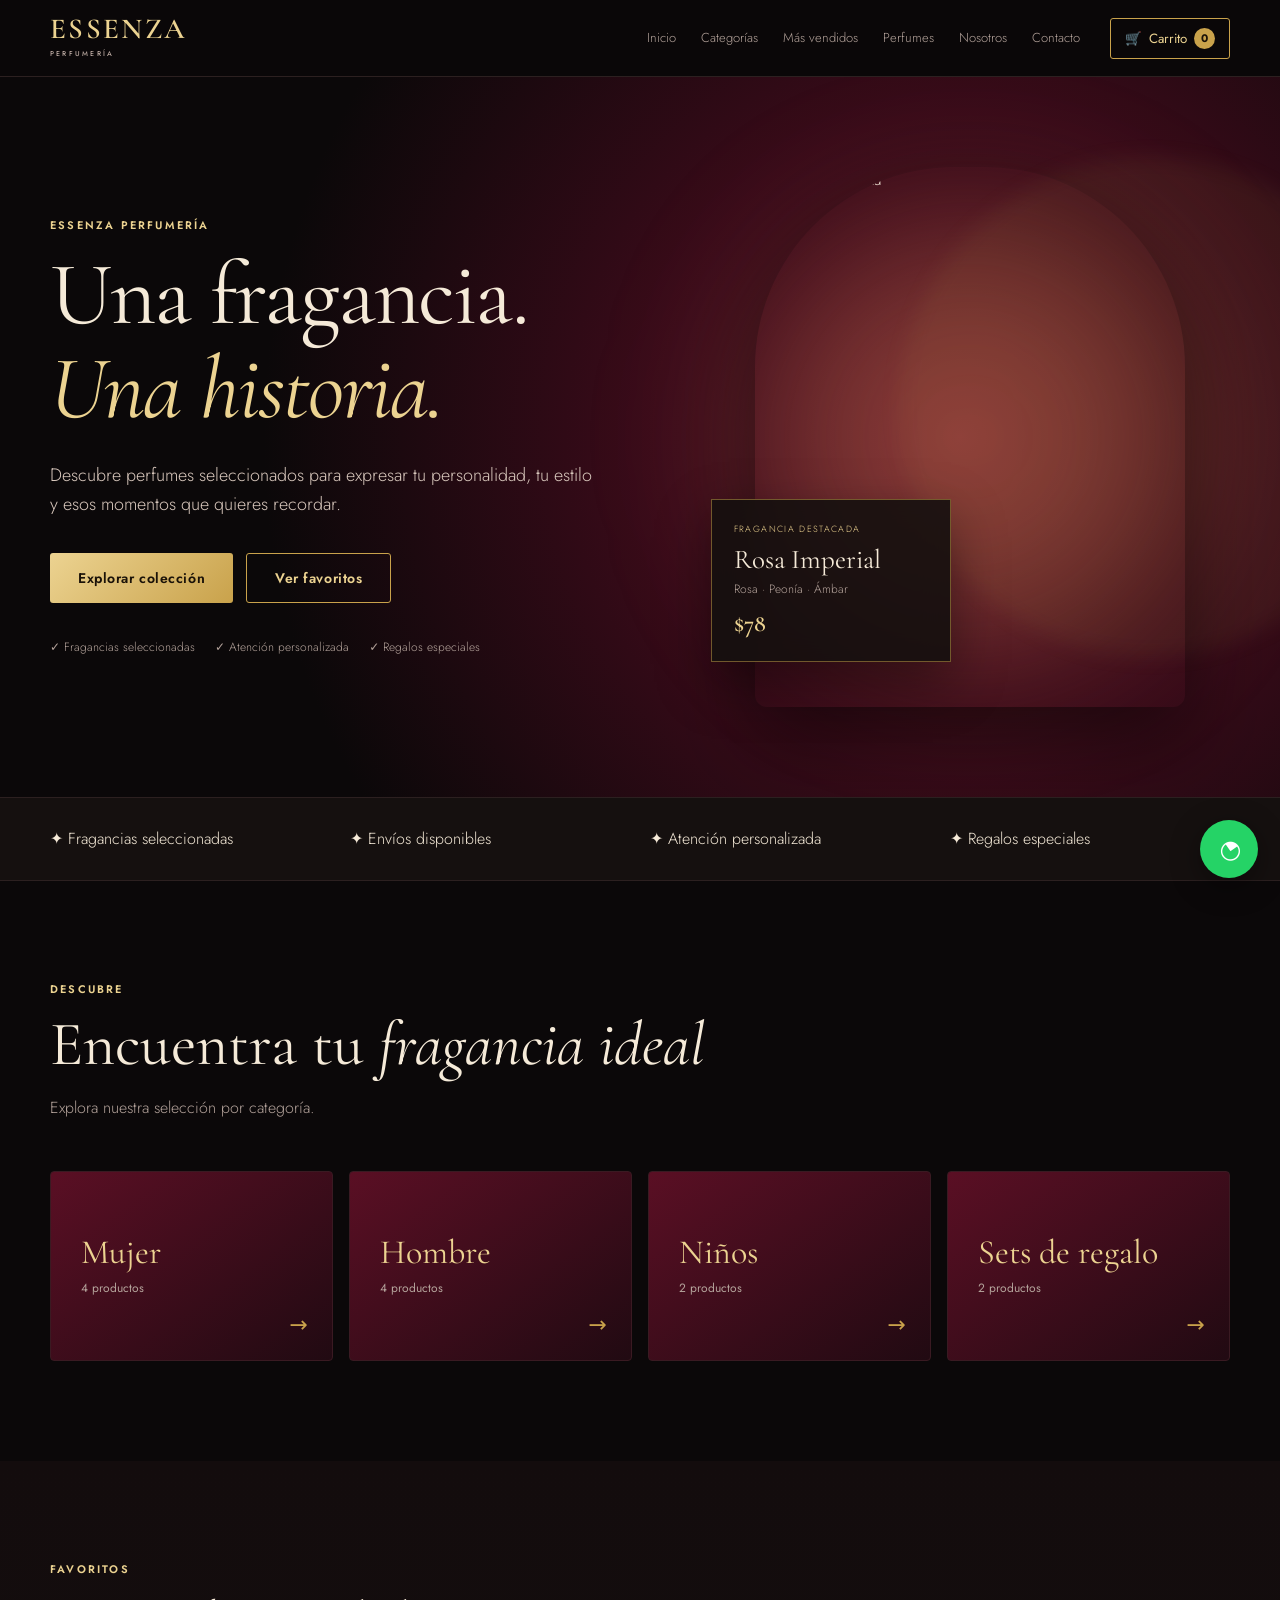
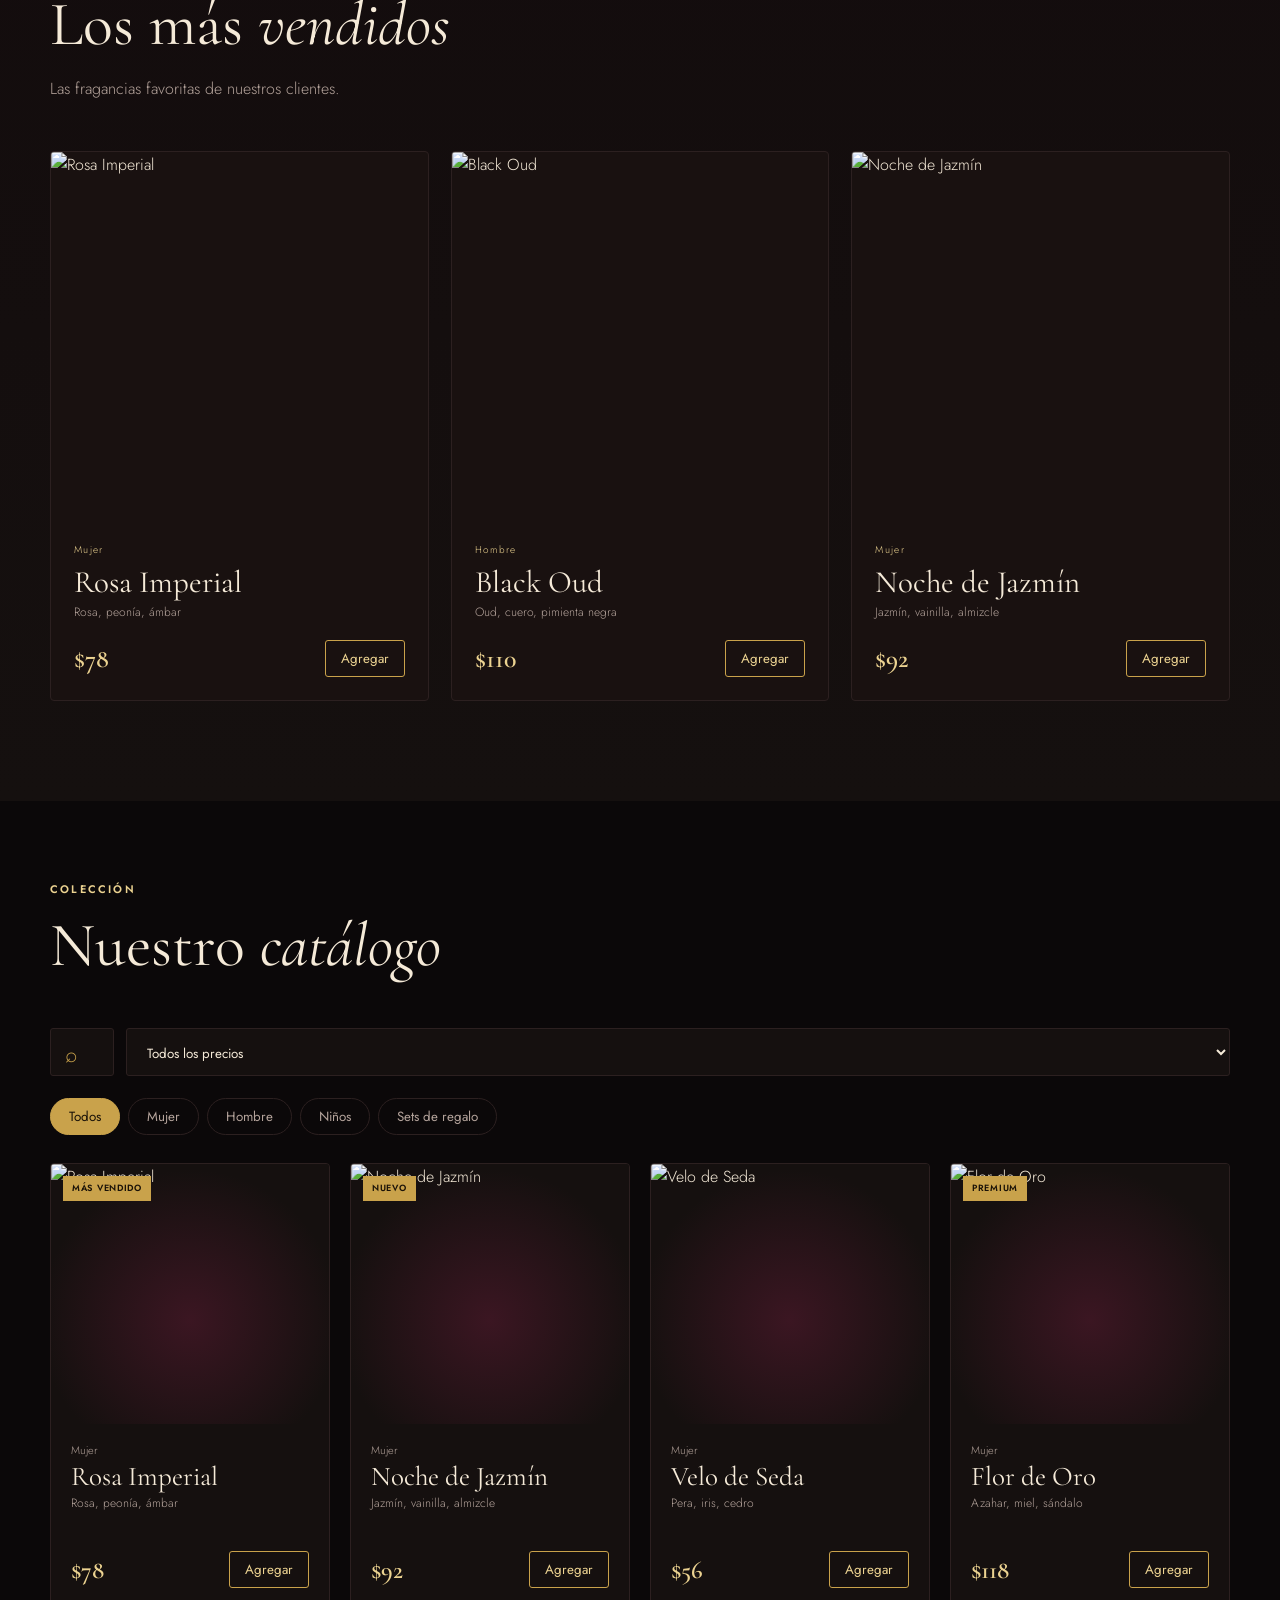
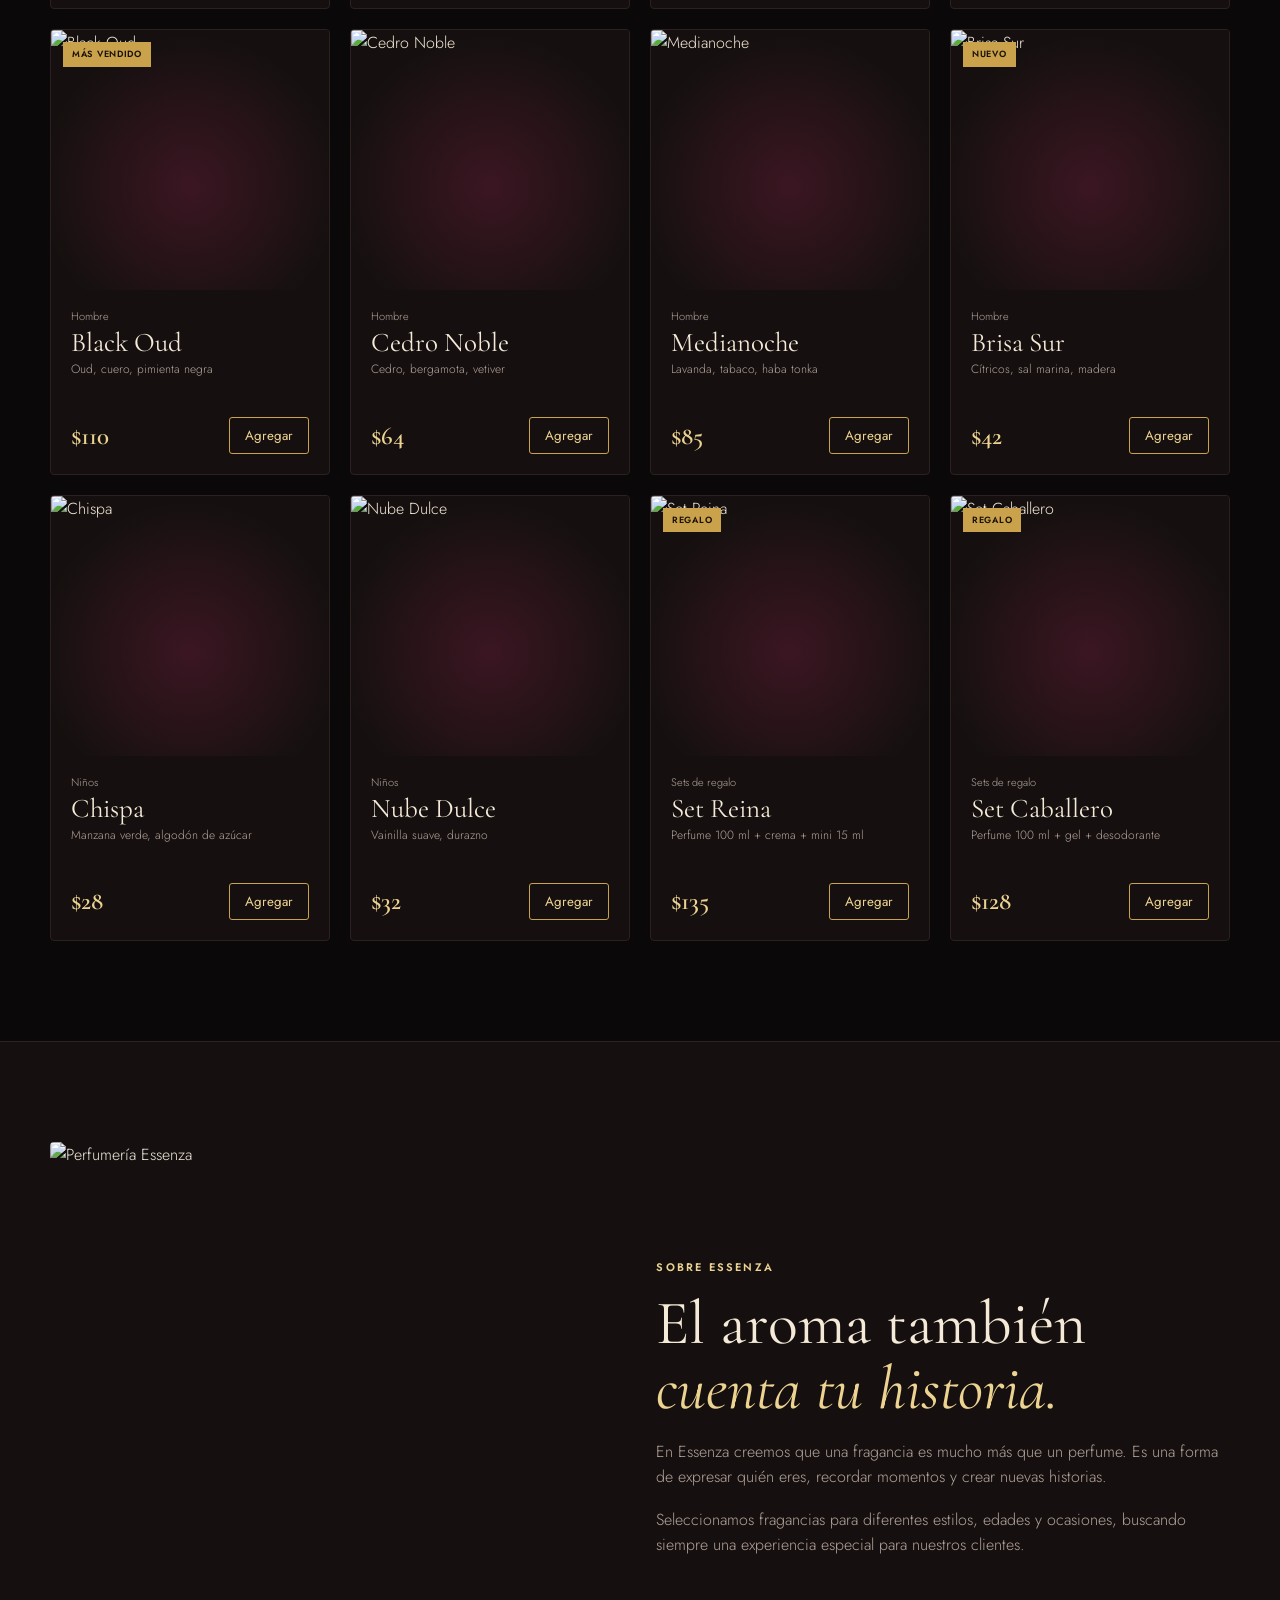
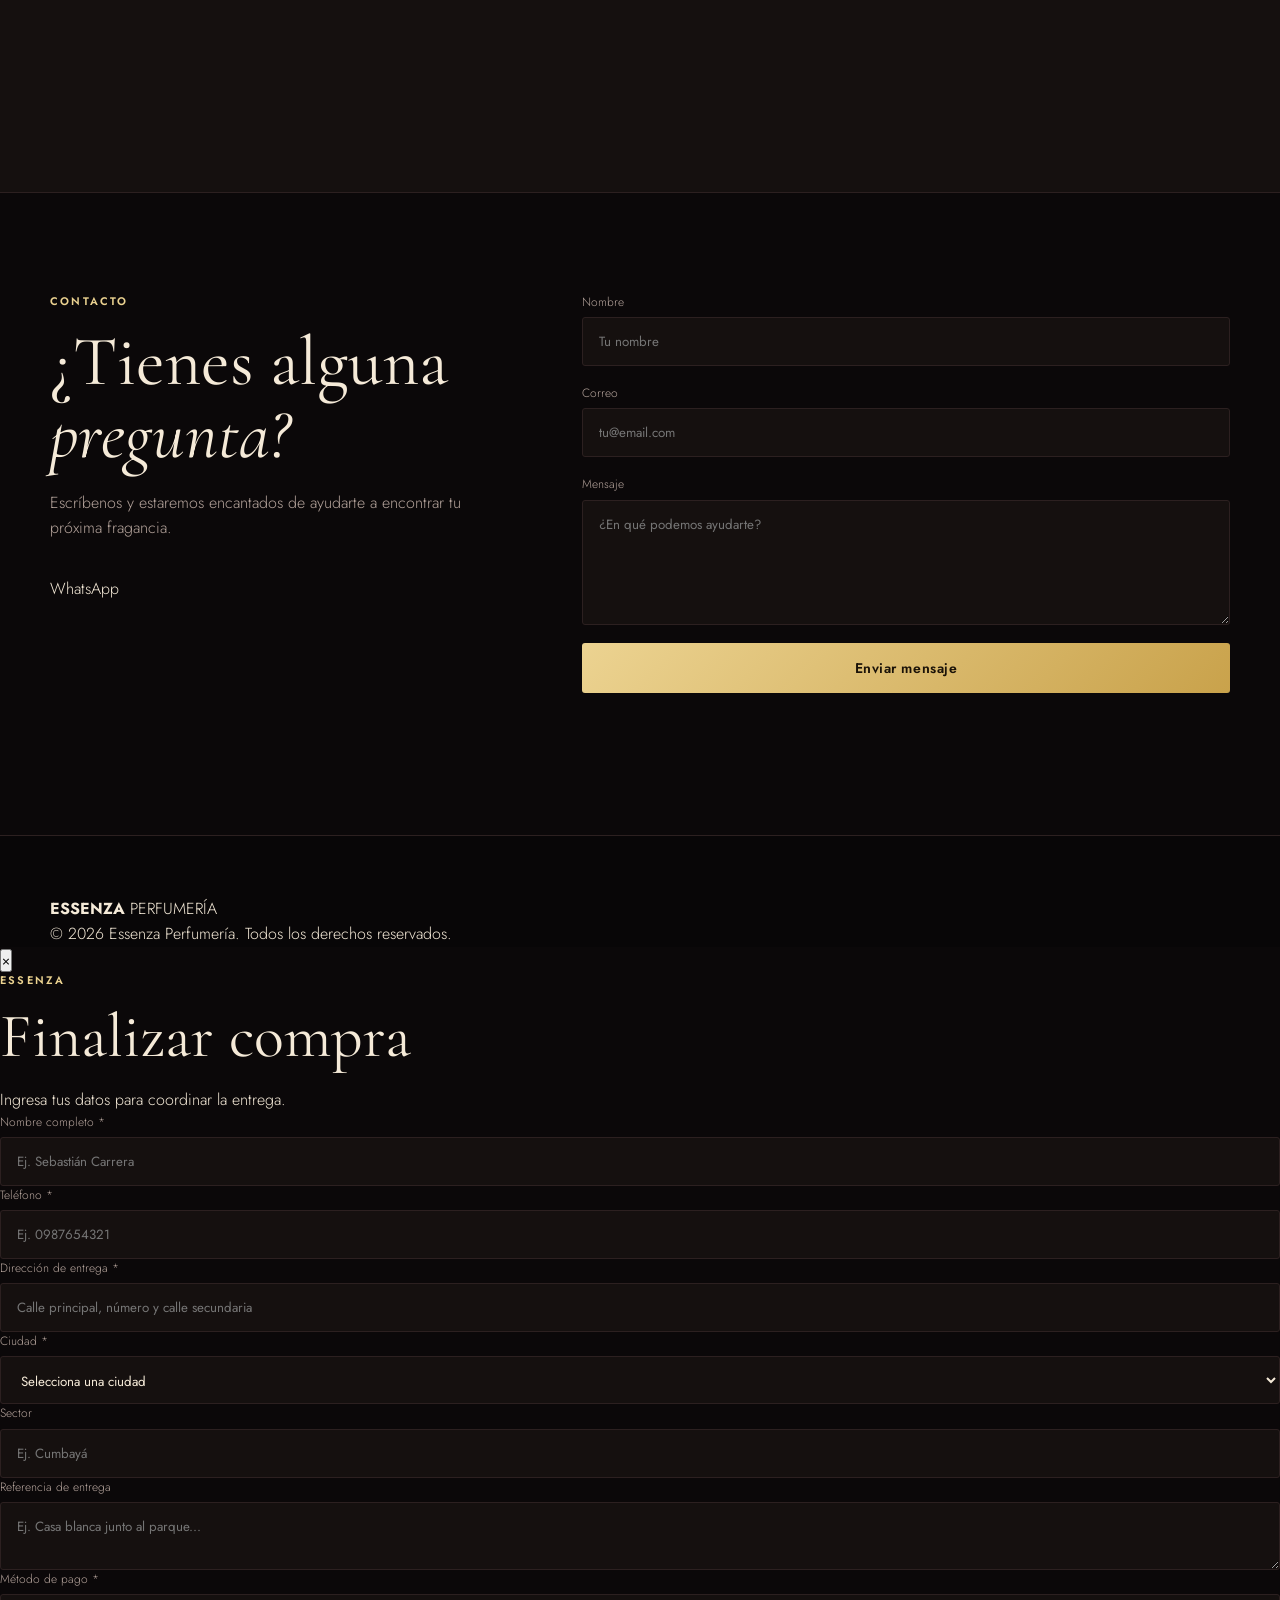
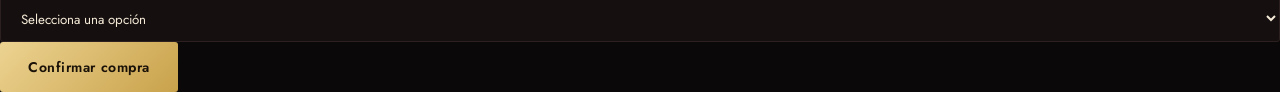
==== index.html @ 0ea19e05 "Add files via upload" ====
<!DOCTYPE html>
<html lang="es">
<head>
    <meta charset="UTF-8">
    <meta name="viewport" content="width=device-width, initial-scale=1.0">

    <meta
        name="description"
        content="Essenza Perfumería - Fragancias elegantes para mujer, hombre, niños y sets de regalo."
    >

    <title>Essenza | Perfumería</title>

    <link
        href="https://fonts.googleapis.com/css2?family=Cormorant+Garamond:ital,wght@0,400;0,600;1,400&family=Jost:wght@300;400;500;600&display=swap"
        rel="stylesheet"
    >

    <link rel="stylesheet" href="style.css">
</head>

<body>

<header class="header">
    <div class="wrap">
        <nav>
            <a class="logo" href="#inicio">
                ESSENZA
                <span>PERFUMERÍA</span>
            </a>

            <div class="nav-links">
                <a href="#inicio">Inicio</a>
                <a href="#categorias">Categorías</a>
                <a href="#destacados">Más vendidos</a>
                <a href="#catalogo">Perfumes</a>
                <a href="#nosotros">Nosotros</a>
                <a href="#contacto">Contacto</a>
            </div>

            <button
                class="cartbtn"
                id="open"
                type="button"
                aria-label="Abrir carrito"
            >
                🛒
                <span>Carrito</span>
                <b id="count">0</b>
            </button>
        </nav>
    </div>
</header>

<main>

    <!-- HERO -->
    <section class="hero" id="inicio">

        <div class="hero-overlay"></div>

        <div class="wrap hero-wrap">

            <div class="hero-content">

                <span class="eyebrow">
                    ESSENZA PERFUMERÍA
                </span>

                <h1>
                    Una fragancia.
                    <br>
                    <em>Una historia.</em>
                </h1>

                <p>
                    Descubre perfumes seleccionados para expresar
                    tu personalidad, tu estilo y esos momentos
                    que quieres recordar.
                </p>

                <div class="hero-buttons">

                    <a
                        class="btn"
                        href="#catalogo"
                    >
                        Explorar colección
                    </a>

                    <a
                        class="btn line"
                        href="#destacados"
                    >
                        Ver favoritos
                    </a>

                </div>

                <div class="hero-trust">

                    <span>✓ Fragancias seleccionadas</span>
                    <span>✓ Atención personalizada</span>
                    <span>✓ Regalos especiales</span>

                </div>

            </div>

            <div class="hero-product">

                <div class="hero-glow"></div>

                <img
                    src="https://images.unsplash.com/photo-1594035910387-fea47794261f?auto=format&fit=crop&w=800&q=85"
                    alt="Perfume Essenza"
                >

                <div class="hero-card">

                    <small>
                        FRAGANCIA DESTACADA
                    </small>

                    <strong>
                        Rosa Imperial
                    </strong>

                    <span>
                        Rosa · Peonía · Ámbar
                    </span>

                    <b>
                        $78
                    </b>

                </div>

            </div>

        </div>

    </section>


    <!-- BENEFICIOS -->
    <section class="benefits">

        <div class="wrap benefits-grid">

            <div>
                <strong>✦</strong>
                <span>Fragancias seleccionadas</span>
            </div>

            <div>
                <strong>✦</strong>
                <span>Envíos disponibles</span>
            </div>

            <div>
                <strong>✦</strong>
                <span>Atención personalizada</span>
            </div>

            <div>
                <strong>✦</strong>
                <span>Regalos especiales</span>
            </div>

        </div>

    </section>


    <!-- CATEGORÍAS -->
    <section id="categorias">

        <div class="wrap">

            <div class="section-heading">

                <span class="eyebrow">
                    DESCUBRE
                </span>

                <h2>
                    Encuentra tu
                    <em>fragancia ideal</em>
                </h2>

                <p>
                    Explora nuestra selección por categoría.
                </p>

            </div>

            <div
                class="cats"
                id="cats"
            ></div>

        </div>

    </section>


    <!-- DESTACADOS -->
    <section
        class="featured"
        id="destacados"
    >

        <div class="wrap">

            <div class="section-heading">

                <span class="eyebrow">
                    FAVORITOS
                </span>

                <h2>
                    Los más
                    <em>vendidos</em>
                </h2>

                <p>
                    Las fragancias favoritas de nuestros clientes.
                </p>

            </div>

            <div
                class="featured-grid"
                id="featuredGrid"
            ></div>

        </div>

    </section>


    <!-- CATÁLOGO -->
    <section
        id="catalogo"
        class="catalog-section"
    >

        <div class="wrap">

            <div class="section-heading">

                <span class="eyebrow">
                    COLECCIÓN
                </span>

                <h2>
                    Nuestro
                    <em>catálogo</em>
                </h2>

            </div>

            <div class="tools">

                <div class="search-box">

                    <span>⌕</span>

                    <input
                        class="search"
                        id="q"
                        type="search"
                        placeholder="Buscar rosa, vainilla, madera..."
                        aria-label="Buscar perfumes"
                    >

                </div>

                <select
                    id="price"
                    aria-label="Filtrar por precio"
                >
                    <option value="all">
                        Todos los precios
                    </option>

                    <option value="0-50">
                        Hasta $50
                    </option>

                    <option value="50-90">
                        $50 a $90
                    </option>

                    <option value="90-999">
                        Más de $90
                    </option>
                </select>

            </div>

            <div
                class="chips"
                id="chips"
            ></div>

            <div
                class="grid"
                id="grid"
            ></div>

        </div>

    </section>


    <!-- NOSOTROS -->
    <section
        class="about"
        id="nosotros"
    >

        <div class="wrap about-grid">

            <div class="about-image">

                <img
                    src="https://images.unsplash.com/photo-1541643600914-78b084683601?auto=format&fit=crop&w=900&q=85"
                    alt="Perfumería Essenza"
                    loading="lazy"
                >

            </div>

            <div class="about-content">

                <span class="eyebrow">
                    SOBRE ESSENZA
                </span>

                <h2>
                    El aroma también
                    <em>cuenta tu historia.</em>
                </h2>

                <p>
                    En Essenza creemos que una fragancia es mucho
                    más que un perfume. Es una forma de expresar
                    quién eres, recordar momentos y crear nuevas
                    historias.
                </p>

                <p>
                    Seleccionamos fragancias para diferentes estilos,
                    edades y ocasiones, buscando siempre una experiencia
                    especial para nuestros clientes.
                </p>

            </div>

        </div>

    </section>


    <!-- CONTACTO -->
    <section id="contacto">

        <div class="wrap contact-grid">

            <div class="contact-info">

                <span class="eyebrow">
                    CONTACTO
                </span>

                <h2>
                    ¿Tienes alguna
                    <em>pregunta?</em>
                </h2>

                <p>
                    Escríbenos y estaremos encantados de ayudarte
                    a encontrar tu próxima fragancia.
                </p>

                <a
                    href="https://wa.me/593983098535"
                    target="_blank"
                    rel="noopener"
                    class="contact-whatsapp"
                >
                    WhatsApp
                </a>

            </div>

            <form
                id="form"
                class="contact-form"
                novalidate
            >

                <label>
                    Nombre

                    <input
                        id="nm"
                        required
                        autocomplete="name"
                        placeholder="Tu nombre"
                    >
                </label>

                <label>
                    Correo

                    <input
                        id="em"
                        type="email"
                        required
                        autocomplete="email"
                        placeholder="tu@email.com"
                    >
                </label>

                <label>
                    Mensaje

                    <textarea
                        id="ms"
                        rows="5"
                        required
                        placeholder="¿En qué podemos ayudarte?"
                    ></textarea>
                </label>

                <button
                    class="btn"
                    type="submit"
                >
                    Enviar mensaje
                </button>

                <div
                    class="msg"
                    id="msg"
                    role="status"
                ></div>

            </form>

        </div>

    </section>

</main>


<footer>

    <div class="wrap footer-inner">

        <div>
            <strong>ESSENZA</strong>
            <span>PERFUMERÍA</span>
        </div>

        <p>
            © 2026 Essenza Perfumería. Todos los derechos reservados.
        </p>

    </div>

</footer>


<!-- WHATSAPP -->
<a
    class="wa"
    href="https://wa.me/593983098535?text=Hola%20Essenza%2C%20quiero%20informaci%C3%B3n"
    target="_blank"
    rel="noopener"
    aria-label="Escribir por WhatsApp"
>
    <span>◔</span>
</a>


<!-- OVERLAY CARRITO -->
<div
    class="drawer-overlay"
    id="drawerOverlay"
></div>


<!-- CARRITO -->
<aside
    class="drawer"
    id="drawer"
    aria-label="Carrito"
>

    <div class="drawer-header">

        <div>

            <span class="eyebrow">
                ESSENZA
            </span>

            <h3>
                Tu carrito
            </h3>

        </div>

        <button
            id="close"
            type="button"
            aria-label="Cerrar carrito"
        >
            ×
        </button>

    </div>


    <div id="items"></div>


    <div class="cart-footer">

        <div class="total">

            <span>
                Total
            </span>

            <strong id="total">
                $0
            </strong>

        </div>

        <button
            class="btn buy-link"
            id="buy"
            type="button"
        >
            Finalizar compra
        </button>

        <small>
            Completa tus datos de entrega para realizar tu pedido.
        </small>

    </div>

</aside>


<!-- MODAL CHECKOUT -->
<div
    class="checkout-overlay"
    id="checkoutOverlay"
>

    <div
        class="checkout-modal"
        role="dialog"
        aria-modal="true"
        aria-labelledby="checkoutTitle"
    >

        <button
            class="checkout-close"
            id="checkoutClose"
            type="button"
            aria-label="Cerrar formulario"
        >
            ×
        </button>

        <div class="checkout-header">

            <span class="eyebrow">
                ESSENZA
            </span>

            <h2 id="checkoutTitle">
                Finalizar compra
            </h2>

            <p>
                Ingresa tus datos para coordinar la entrega.
            </p>

        </div>


        <form
            id="checkoutForm"
            class="checkout-form"
            novalidate
        >

            <div class="form-row">

                <label>
                    Nombre completo *

                    <input
                        id="customerName"
                        type="text"
                        placeholder="Ej. Sebastián Carrera"
                        autocomplete="name"
                        required
                    >
                </label>

                <label>
                    Teléfono *

                    <input
                        id="customerPhone"
                        type="tel"
                        placeholder="Ej. 0987654321"
                        autocomplete="tel"
                        required
                    >
                </label>

            </div>


            <label>
                Dirección de entrega *

                <input
                    id="customerAddress"
                    type="text"
                    placeholder="Calle principal, número y calle secundaria"
                    autocomplete="street-address"
                    required
                >
            </label>


            <div class="form-row">

                <label>
                    Ciudad *

                    <select
                        id="customerCity"
                        required
                    >
                        <option value="">
                            Selecciona una ciudad
                        </option>

                        <option value="Quito">
                            Quito
                        </option>

                        <option value="Guayaquil">
                            Guayaquil
                        </option>

                        <option value="Cuenca">
                            Cuenca
                        </option>

                        <option value="Ambato">
                            Ambato
                        </option>

                        <option value="Riobamba">
                            Riobamba
                        </option>

                        <option value="Santo Domingo">
                            Santo Domingo
                        </option>

                        <option value="Ibarra">
                            Ibarra
                        </option>

                        <option value="Otra ciudad">
                            Otra ciudad
                        </option>

                    </select>
                </label>


                <label>
                    Sector

                    <input
                        id="customerSector"
                        type="text"
                        placeholder="Ej. Cumbayá"
                    >
                </label>

            </div>


            <label>
                Referencia de entrega

                <textarea
                    id="customerReference"
                    rows="2"
                    placeholder="Ej. Casa blanca junto al parque..."
                ></textarea>
            </label>


            <label>
                Método de pago *

                <select
                    id="paymentMethod"
                    required
                >
                    <option value="">
                        Selecciona una opción
                    </option>

                    <option value="Transferencia bancaria">
                        Transferencia bancaria
                    </option>

                    <option value="Pago contra entrega">
                        Pago contra entrega
                    </option>

                </select>
            </label>


            <div
                class="checkout-summary"
                id="checkoutSummary"
            ></div>


            <div
                class="checkout-error"
                id="checkoutError"
            ></div>


            <button
                class="btn checkout-submit"
                type="submit"
            >
                Confirmar compra
            </button>

        </form>

    </div>

</div>


<!-- MODAL ÉXITO -->
<div
    class="success-overlay"
    id="successOverlay"
>

    <div class="success-modal">

        <div class="success-icon">
            ✓
        </div>

        <span class="eyebrow">
            ESSENZA PERFUMERÍA
        </span>

        <h2>
            ¡Compra realizada con éxito!
        </h2>

        <p>
            Gracias por tu compra. Hemos recibido tu pedido
            correctamente.
        </p>

        <p class="success-small">
            Ahora puedes enviarnos los detalles por WhatsApp
            para coordinar tu entrega.
        </p>

        <div class="success-actions">

            <a
                id="successWhatsapp"
                class="btn"
                href="#"
                target="_blank"
                rel="noopener"
            >
                Enviar pedido por WhatsApp
            </a>

            <button
                id="successClose"
                class="btn line"
                type="button"
            >
                Seguir comprando
            </button>

        </div>

    </div>

</div>


<script src="script.js"></script>

</body>
</html>
---- style.css ----
/* ================= VARIABLES ================= */

:root {

    --ink: #0b0809;
    --panel: #15100f;
    --panel2: #1c1413;

    --wine: #5a0f24;
    --wine2: #7d1735;

    --gold: #c9a24b;
    --gold-light: #ecd391;

    --cream: #f5ead8;
    --white: #fffaf2;

    --mute: #b4a39b;
    --line: #2c2020;

    --serif: 'Cormorant Garamond', Georgia, serif;
    --sans: 'Jost', system-ui, sans-serif;

}


/* ================= RESET ================= */

* {
    box-sizing: border-box;
    margin: 0;
    padding: 0;
}


html {
    scroll-behavior: smooth;
}


body {

    background: var(--ink);

    color: var(--cream);

    font:
        300 16px/1.6
        var(--sans);

    overflow-x: hidden;

}


img {

    max-width: 100%;

    display: block;

}


a {

    color: inherit;

    text-decoration: none;

}


button,
input,
textarea,
select {

    font-family: inherit;

}


button {

    cursor: pointer;

}


:focus-visible {

    outline:
        2px solid
        var(--gold-light);

    outline-offset: 3px;

}


.wrap {

    width:
        min(
            1180px,
            calc(100% - 48px)
        );

    margin-inline: auto;

}


section {

    padding: 100px 0;

}


/* ================= TIPOGRAFÍA ================= */

h1,
h2,
h3,
h4 {

    font-family: var(--serif);

    font-weight: 400;

    line-height: 1.05;

}


h2 {

    font-size:
        clamp(42px, 5vw, 62px);

    margin-bottom: 18px;

}


.eyebrow {

    display: block;

    color: var(--gold-light);

    font-size: 11px;

    font-weight: 600;

    letter-spacing: .2em;

    margin-bottom: 14px;

}


.section-heading {

    margin-bottom: 50px;

}


.section-heading p {

    max-width: 580px;

    color: var(--mute);

}


.section-heading.center {

    text-align: center;

}


.section-heading.center p {

    margin-inline: auto;

}


/* ================= BOTONES ================= */

.btn {

    display: inline-flex;

    justify-content: center;

    align-items: center;

    min-height: 50px;

    padding:
        13px 28px;

    background:
        linear-gradient(
            135deg,
            var(--gold-light),
            var(--gold)
        );

    border: 0;

    color: #1a1208;

    font-size: 14px;

    font-weight: 600;

    letter-spacing: .04em;

    border-radius: 3px;

    transition:
        transform .2s,
        filter .2s,
        box-shadow .2s;

}


.btn:hover {

    transform:
        translateY(-2px);

    filter:
        brightness(1.08);

    box-shadow:
        0 10px 25px
        rgba(201,162,75,.18);

}


.btn.line {

    background: transparent;

    border:
        1px solid
        var(--gold);

    color: var(--gold-light);

    box-shadow: none;

}


/* ================= HEADER ================= */

.header {

    position: sticky;

    top: 0;

    z-index: 100;

    background:
        rgba(11,8,9,.94);

    backdrop-filter:
        blur(14px);

    border-bottom:
        1px solid
        var(--line);

}


nav {

    min-height: 76px;

    display: flex;

    align-items: center;

    gap: 30px;

}


.logo {

    display: flex;

    flex-direction: column;

    font:
        600 29px
        var(--serif);

    letter-spacing: .08em;

    color: var(--gold-light);

    line-height: .85;

}


.logo span {

    font:
        500 7px
        var(--sans);

    letter-spacing: .32em;

    margin-top: 7px;

    color: var(--mute);

}


.nav-links {

    display: flex;

    align-items: center;

    gap: 25px;

    margin-left: auto;

}


.nav-links a {

    color: var(--mute);

    font-size: 13px;

    transition:
        color .2s;

}


.nav-links a:hover {

    color:
        var(--gold-light);

}


.cartbtn {

    display: flex;

    align-items: center;

    gap: 7px;

    background: transparent;

    border:
        1px solid
        var(--gold);

    color:
        var(--gold-light);

    padding:
        9px 14px;

    border-radius: 3px;

}


.cartbtn b {

    display: grid;

    place-items: center;

    min-width: 21px;

    height: 21px;

    padding-inline: 5px;

    background:
        var(--gold);

    color:
        #1a1208;

    border-radius: 50%;

    font-size: 11px;

}


/* ================= HERO ================= */

.hero {

    position: relative;

    overflow: hidden;

    min-height: 720px;

    padding: 0;

    background:

        radial-gradient(
            circle at 75% 50%,
            #761633 0%,
            #410b1c 25%,
            var(--ink) 68%
        );

}


.hero::before {

    content: "";

    position: absolute;

    width: 500px;
    height: 500px;

    border-radius: 50%;

    background:
        rgba(201,162,75,.07);

    filter:
        blur(10px);

    right: -120px;

    top: 80px;

}


.hero-wrap {

    position: relative;

    z-index: 2;

    min-height: 720px;

    display: grid;

    grid-template-columns:
        1fr .85fr;

    align-items: center;

    gap: 50px;

}


.hero-content {

    padding-block: 70px;

}


.hero h1 {

    font-size:
        clamp(55px, 7vw, 90px);

    margin-bottom: 25px;

    letter-spacing: -.02em;

}


.hero h1 em {

    color:
        var(--gold-light);

    font-style: italic;

}


.hero-content > p {

    max-width: 550px;

    color:
        #d9c8bd;

    font-size: 18px;

    margin-bottom: 34px;

}


.hero-buttons {

    display: flex;

    flex-wrap: wrap;

    gap: 13px;

}


.hero-trust {

    display: flex;

    flex-wrap: wrap;

    gap: 20px;

    margin-top: 35px;

    color:
        var(--mute);

    font-size: 12px;

}


.hero-product {

    position: relative;

    display: flex;

    justify-content: center;

    align-items: center;

}


.hero-product img {

    position: relative;

    z-index: 2;

    width:
        min(
            430px,
            80vw
        );

    height: 540px;

    object-fit: cover;

    border-radius:
        200px 200px 12px 12px;

    box-shadow:
        0 30px 80px
        rgba(0,0,0,.55);

    filter:
        saturate(.85)
        contrast(1.03);

}


.hero-glow {

    position: absolute;

    width: 430px;
    height: 430px;

    border-radius: 50%;

    background:
        rgba(201,162,75,.25);

    filter:
        blur(80px);

}


.hero-card {

    position: absolute;

    z-index: 4;

    left: 0;

    bottom: 45px;

    width: 240px;

    padding: 22px;

    background:
        rgba(21,16,15,.9);

    backdrop-filter:
        blur(15px);

    border:
        1px solid
        rgba(201,162,75,.5);

    box-shadow:
        0 20px 50px
        rgba(0,0,0,.4);

}


.hero-card small {

    display: block;

    color:
        var(--gold-light);

    font-size: 9px;

    letter-spacing: .15em;

    margin-bottom: 7px;

}


.hero-card strong {

    display: block;

    font:
        400 27px
        var(--serif);

}


.hero-card span {

    display: block;

    color:
        var(--mute);

    font-size: 12px;

    margin:
        4px 0 10px;

}


.hero-card b {

    color:
        var(--gold-light);

    font:
        600 24px
        var(--serif);

}


/* ================= BENEFICIOS ================= */

.benefits {

    padding:
        28px 0;

    background:
        var(--panel);

    border-block:
        1px solid
        var(--line);

}


.benefits-grid {

    display: grid;

    grid-template-columns:
        repeat(4,1fr);

    gap: 20px;

}


.benefit {

    display: flex;

    align-items: center;

    gap: 13px;

    padding: 12px;

}


.benefit-icon {

    width: 44px;
    height: 44px;

    display: grid;

    place-items: center;

    flex-shrink: 0;

    border:
        1px solid
        rgba(201,162,75,.35);

    border-radius: 50%;

    font-size: 18px;

}


.benefit strong {

    display: block;

    font-size: 13px;

}


.benefit span {

    display: block;

    color:
        var(--mute);

    font-size: 11px;

}


/* ================= CATEGORÍAS ================= */

.cats {

    display: grid;

    grid-template-columns:
        repeat(4,1fr);

    gap: 16px;

}


.cat {

    position: relative;

    overflow: hidden;

    min-height: 190px;

    padding: 30px;

    text-align: left;

    color:
        var(--cream);

    background:
        linear-gradient(
            145deg,
            var(--wine),
            #210a12
        );

    border:
        1px solid
        #3a1a22;

    border-radius: 4px;

    transition:
        transform .25s,
        border-color .25s;

}


.cat::after {

    content: "→";

    position: absolute;

    right: 24px;

    bottom: 20px;

    color:
        var(--gold);

    font-size: 22px;

    transition:
        transform .25s;

}


.cat:hover {

    transform:
        translateY(-6px);

    border-color:
        var(--gold);

}


.cat:hover::after {

    transform:
        translateX(6px);

}


.cat h3 {

    font-size: 34px;

    color:
        var(--gold-light);

    margin-bottom: 7px;

}


.cat span {

    color:
        var(--mute);

    font-size: 12px;

}


/* ================= DESTACADOS ================= */

.featured {

    background:
        linear-gradient(
            180deg,
            #130c0d,
            var(--panel)
        );

}


.featured-grid {

    display: grid;

    grid-template-columns:
        repeat(3,1fr);

    gap: 22px;

}


.featured-card {

    position: relative;

    overflow: hidden;

    background:
        #191110;

    border:
        1px solid
        var(--line);

    border-radius: 4px;

}


.featured-card .product-image {

    height: 360px;

    overflow: hidden;

}


.featured-card img {

    width: 100%;

    height: 100%;

    object-fit: cover;

    transition:
        transform .5s;

}


.featured-card:hover img {

    transform:
        scale(1.05);

}


.featured-info {

    padding: 23px;

}


.product-category {

    color:
        var(--gold-light);

    font-size: 10px;

    letter-spacing: .13em;

}


.featured-info h3 {

    font-size: 31px;

    margin:
        5px 0;

}


.featured-info p {

    color:
        var(--mute);

    font-size: 12px;

}


.featured-bottom {

    display: flex;

    align-items: center;

    justify-content: space-between;

    margin-top: 18px;

}


.featured-price {

    color:
        var(--gold-light);

    font:
        600 26px
        var(--serif);

}


.featured-add {

    border:
        1px solid
        var(--gold);

    background:
        transparent;

    color:
        var(--gold-light);

    padding:
        8px 15px;

    border-radius: 3px;

}


.featured-add:hover {

    background:
        var(--gold);

    color:
        #1a1208;

}


/* ================= CATÁLOGO ================= */

.catalog-section {

    padding-top: 80px;

}


.tools {

    display: flex;

    align-items: center;

    gap: 12px;

    margin-bottom: 22px;

}


.search-box {

    position: relative;

    flex: 1;

}


.search-box > span {

    position: absolute;

    left: 15px;

    top: 11px;

    color:
        var(--gold);

    font-size: 21px;

}


.search {

    width: 100%;

    height: 48px;

    padding:
        0 18px 0 44px;

    background:
        var(--panel);

    border:
        1px solid
        var(--line);

    color:
        var(--cream);

    border-radius: 3px;

    outline: none;

}


.search:focus {

    border-color:
        var(--gold);

}


select {

    height: 48px;

    padding:
        0 15px;

    background:
        var(--panel);

    color:
        var(--cream);

    border:
        1px solid
        var(--line);

    border-radius: 3px;

}


.chips {

    display: flex;

    flex-wrap: wrap;

    gap: 8px;

    margin-bottom: 28px;

}


.chip {

    background:
        transparent;

    border:
        1px solid
        var(--line);

    color:
        var(--mute);

    padding:
        8px 18px;

    border-radius: 30px;

    transition:
        .2s;

}


.chip:hover,
.chip.on {

    background:
        var(--gold);

    color:
        #1a1208;

    border-color:
        var(--gold);

}


.grid {

    display: grid;

    grid-template-columns:
        repeat(
            auto-fill,
            minmax(245px,1fr)
        );

    gap: 20px;

}


.card {

    position: relative;

    display: flex;

    flex-direction: column;

    background:
        var(--panel);

    border:
        1px solid
        var(--line);

    border-radius: 4px;

    overflow: hidden;

    transition:
        transform .25s,
        border-color .25s;

}


.card:hover {

    transform:
        translateY(-5px);

    border-color:
        #5b4034;

}


.card .img {

    position: relative;

    height: 260px;

    background:
        radial-gradient(
            circle at 50% 60%,
            #3b1622,
            var(--panel) 72%
        );

    overflow: hidden;

}


.card .img img {

    width: 100%;

    height: 100%;

    object-fit: cover;

}


.product-photo {

    width: 100%;

    height: 100%;

    object-fit: cover;

}


.card .in {

    padding:
        18px 20px 20px;

    display: flex;

    flex-direction: column;

    flex: 1;

}


.card small {

    color:
        var(--mute);

    font-size: 11px;

}


.card h3 {

    font-size: 27px;

    margin:
        3px 0;

}


.card .notes {

    min-height: 42px;

    color:
        var(--mute);

    font-size: 12px;

}


.card .row {

    display: flex;

    align-items: center;

    justify-content: space-between;

    gap: 10px;

    margin-top: auto;

    padding-top: 15px;

}


.price {

    color:
        var(--gold-light);

    font:
        600 25px
        var(--serif);

}


.add {

    background:
        transparent;

    border:
        1px solid
        var(--gold);

    color:
        var(--gold-light);

    padding:
        8px 15px;

    border-radius: 3px;

    transition:
        .2s;

}


.add:hover {

    background:
        var(--gold);

    color:
        #1a1208;

}


.product-tag {

    position: absolute;

    z-index: 3;

    left: 12px;

    top: 12px;

    padding:
        5px 9px;

    background:
        var(--gold);

    color:
        #1a1208;

    font-size: 9px;

    font-weight: 600;

    letter-spacing: .08em;

}


.empty {

    grid-column: 1 / -1;

    padding: 60px;

    text-align: center;

    color:
        var(--mute);

}


/* ================= NOSOTROS ================= */

.about {

    background:
        var(--panel);

    border-block:
        1px solid
        var(--line);

}


.about-grid {

    display: grid;

    grid-template-columns:
        .9fr 1fr;

    gap: 90px;

    align-items: center;

}


.about-image {

    position: relative;

}


.about-image img {

    width: 100%;

    height: 550px;

    object-fit: cover;

    border-radius:
        4px 80px 4px 80px;

    filter:
        saturate(.8);

}


.about-badge {

    position: absolute;

    right: -25px;

    bottom: 35px;

    width: 130px;

    height: 130px;

    display: flex;

    flex-direction: column;

    justify-content: center;

    align-items: center;

    background:
        var(--gold);

    color:
        #1a1208;

    border-radius: 50%;

}


.about-badge strong {

    font:
        600 20px
        var(--serif);

}


.about-badge span {

    font-size: 9px;

}


.about-content h2 em {

    display: block;

    color:
        var(--gold-light);

}


.about-content > p {

    max-width: 570px;

    color:
        var(--mute);

    margin-bottom: 17px;

}


.about-points {

    margin-top: 35px;

    border-top:
        1px solid
        var(--line);

}


.about-points div {

    display: flex;

    align-items: center;

    gap: 20px;

    padding:
        14px 0;

    border-bottom:
        1px solid
        var(--line);

}


.about-points b {

    color:
        var(--gold);

    font-size: 11px;

}


.about-points span {

    font-size: 13px;

}


/* ================= CONTACTO ================= */

.contact-grid {

    display: grid;

    grid-template-columns:
        .8fr 1.2fr;

    gap: 100px;

}


.contact-info h2 {

    font-size:
        clamp(50px,6vw,70px);

}


.contact-info > p {

    color:
        var(--mute);

    max-width: 460px;

    margin-bottom: 35px;

}


.contact-item {

    display: flex;

    gap: 15px;

    align-items: center;

    margin-bottom: 20px;

}


.contact-item > span {

    width: 43px;

    height: 43px;

    display: grid;

    place-items: center;

    border:
        1px solid
        var(--line);

    border-radius: 50%;

}


.contact-item strong {

    display: block;

    font-size: 13px;

}


.contact-item small {

    color:
        var(--mute);

    font-size: 11px;

}


.contact-form {

    display: grid;

    gap: 18px;

}


label {

    display: grid;

    gap: 5px;

    color:
        var(--mute);

    font-size: 12px;

}


input,
textarea,
select {

    width: 100%;

    background:
        var(--panel);

    border:
        1px solid
        var(--line);

    color:
        var(--cream);

    padding:
        14px 16px;

    border-radius: 3px;

    outline: none;

    resize: vertical;

}


input:focus,
textarea:focus,
select:focus {

    border-color:
        var(--gold);

}


.msg {

    min-height: 24px;

    color:
        var(--gold-light);

    font-size: 12px;

}


/* =========================================================
   FORMULARIO DE ENVÍO
   ========================================================= */

.shipping-form {

    display: flex;

    flex-direction: column;

    gap: 12px;

    margin-top: 15px;

    padding-top: 18px;

    border-top:
        1px solid
        var(--line);

    max-height: 43vh;

    overflow-y: auto;

    padding-right: 5px;

}


.shipping-form::-webkit-scrollbar,
#items::-webkit-scrollbar {

    width: 5px;

}


.shipping-form::-webkit-scrollbar-track,
#items::-webkit-scrollbar-track {

    background:
        transparent;

}


.shipping-form::-webkit-scrollbar-thumb,
#items::-webkit-scrollbar-thumb {

    background:
        #3a2926;

    border-radius: 20px;

}


.shipping-title {

    margin-bottom: 4px;

}


.shipping-title .eyebrow {

    margin-bottom: 4px;

}


.shipping-title h4 {

    font:
        400 27px
        var(--serif);

    color:
        var(--cream);

}


.shipping-title p {

    color:
        var(--mute);

    font-size: 11px;

    margin-top: 4px;

}


.shipping-form label {

    display: flex;

    flex-direction: column;

    gap: 5px;

    color:
        var(--mute);

    font-size: 11px;

}


.shipping-form input,
.shipping-form select {

    height: 43px;

    padding:
        10px 12px;

    background:
        #18100f;

    border:
        1px solid
        #342422;

    color:
        var(--cream);

    font-size: 12px;

}


.shipping-form input::placeholder {

    color:
        #766762;

}


.shipping-form input:focus,
.shipping-form select:focus {

    border-color:
        var(--gold);

    box-shadow:
        0 0 0 2px
        rgba(201,162,75,.08);

}


.shipping-error {

    min-height: 0;

    color:
        #e69b9b;

    font-size: 11px;

    line-height: 1.4;

}


.shipping-error:not(:empty) {

    padding:
        9px 10px;

    background:
        rgba(125,23,53,.18);

    border:
        1px solid
        rgba(125,23,53,.45);

    border-radius: 3px;

}


/* ================= FOOTER ================= */

footer {

    padding-top: 60px;

    background:
        #080607;

    border-top:
        1px solid
        var(--line);

}


.footer-grid {

    display: grid;

    grid-template-columns:
        1.7fr repeat(3,1fr);

    gap: 50px;

    padding-bottom: 50px;

}


.footer-brand p {

    color:
        var(--mute);

    margin-top: 20px;

    font-size: 12px;

}


.footer-column {

    display: flex;

    flex-direction: column;

    gap: 9px;

}


.footer-column h4 {

    color:
        var(--gold-light);

    font:
        500 18px
        var(--serif);

    margin-bottom: 8px;

}


.footer-column a {

    color:
        var(--mute);

    font-size: 12px;

}


.footer-column a:hover {

    color:
        var(--gold-light);

}


.footer-bottom {

    display: flex;

    justify-content: space-between;

    gap: 20px;

    padding:
        20px 0;

    border-top:
        1px solid
        var(--line);

    color:
        #756862;

    font-size: 10px;

}


/* ================= WHATSAPP ================= */

.wa {

    position: fixed;

    z-index: 80;

    right: 22px;

    bottom: 22px;

    width: 58px;

    height: 58px;

    display: grid;

    place-items: center;

    background:
        #25d366;

    border-radius: 50%;

    color:
        white;

    font-size: 25px;

    box-shadow:
        0 8px 30px
        rgba(0,0,0,.4);

    transition:
        transform .2s;

}


.wa:hover {

    transform:
        translateY(-4px)
        scale(1.05);

}


.wa span {

    transform:
        rotate(-35deg);

}


/* =========================================================
   CARRITO
   ========================================================= */

.drawer-overlay {

    position: fixed;

    inset: 0;

    z-index: 110;

    background:
        rgba(0,0,0,.65);

    opacity: 0;

    pointer-events: none;

    transition:
        opacity .3s;

}


.drawer-overlay.open {

    opacity: 1;

    pointer-events: auto;

}


.drawer {

    position: fixed;

    z-index: 120;

    top: 0;

    right: 0;

    width:
        min(
            460px,
            100%
        );

    height: 100vh;

    display: flex;

    flex-direction: column;

    padding: 25px;

    background:
        #120c0c;

    border-left:
        1px solid
        var(--gold);

    transform:
        translateX(100%);

    transition:
        transform .3s;

    overflow: hidden;

}


.drawer.open {

    transform:
        translateX(0);

}


.drawer-header {

    flex-shrink: 0;

    display: flex;

    align-items: center;

    justify-content: space-between;

    padding-bottom: 20px;

    border-bottom:
        1px solid
        var(--line);

}


.drawer-header .eyebrow {

    margin-bottom: 2px;

}


.drawer h3 {

    font:
        400 34px
        var(--serif);

}


.drawer-header button {

    width: 40px;

    height: 40px;

    display: grid;

    place-items: center;

    background:
        transparent;

    border: 0;

    color:
        var(--mute);

    font-size: 32px;

    line-height: 1;

    transition:
        color .2s,
        transform .2s;

}


.drawer-header button:hover {

    color:
        var(--gold-light);

    transform:
        rotate(90deg);

}


/* ================= PRODUCTOS DEL CARRITO ================= */

#items {

    flex: 1;

    min-height: 70px;

    overflow-y: auto;

    padding-right: 5px;

}


.it {

    display: flex;

    justify-content: space-between;

    gap: 15px;

    padding:
        17px 0;

    border-bottom:
        1px solid
        var(--line);

}


.it > div:first-child {

    min-width: 0;

}


.it strong {

    display: block;

    font:
        400 19px
        var(--serif);

    white-space: nowrap;

    overflow: hidden;

    text-overflow: ellipsis;

}


.it > span {

    flex-shrink: 0;

    color:
        var(--gold-light);

}


.it .q {

    display: flex;

    align-items: center;

    gap: 9px;

    margin-top: 7px;

    color:
        var(--mute);

}


.it .q button {

    width: 27px;

    height: 27px;

    display: grid;

    place-items: center;

    border:
        1px solid
        #3a2a26;

    background:
        transparent;

    color:
        var(--cream);

    border-radius: 50%;

    transition:
        .2s;

}


.it .q button:hover {

    border-color:
        var(--gold);

    color:
        var(--gold-light);

}


.it .q span {

    min-width: 20px;

    text-align: center;

}


/* ================= FOOTER DEL CARRITO ================= */

.cart-footer {

    flex-shrink: 0;

    padding-top: 18px;

    margin-top: 10px;

    border-top:
        1px solid
        var(--line);

    background:
        #120c0c;

}


.total {

    display: flex;

    justify-content: space-between;

    align-items: center;

    margin-bottom: 17px;

}


.total span {

    color:
        var(--mute);

}


.total strong {

    color:
        var(--gold-light);

    font:
        600 30px
        var(--serif);

}


.buy-link {

    width: 100%;

    min-height: 52px;

    text-align: center;

}


.buy-link:disabled {

    opacity: .45;

    cursor: not-allowed;

    transform: none;

    filter: none;

    box-shadow: none;

}


.cart-footer > small {

    display: block;

    margin-top: 12px;

    color:
        #756862;

    text-align: center;

    font-size: 10px;

    line-height: 1.5;

}


/* =========================================================
   MODAL COMPRA EXITOSA
   ========================================================= */

.success-modal {

    position: fixed;

    inset: 0;

    z-index: 300;

    display: flex;

    align-items: center;

    justify-content: center;

    padding: 20px;

    background:
        rgba(0,0,0,.78);

    backdrop-filter:
        blur(8px);

    opacity: 0;

    visibility: hidden;

    pointer-events: none;

    transition:
        opacity .3s,
        visibility .3s;

}


.success-modal.open {

    opacity: 1;

    visibility: visible;

    pointer-events: auto;

}


.success-modal-content {

    position: relative;

    width:
        min(
            480px,
            100%
        );

    padding:
        48px 35px 38px;

    text-align: center;

    background:
        linear-gradient(
            145deg,
            #1d1212,
            #100b0b
        );

    border:
        1px solid
        rgba(201,162,75,.55);

    border-radius: 5px;

    box-shadow:
        0 30px 100px
        rgba(0,0,0,.65);

    transform:
        translateY(20px)
        scale(.97);

    transition:
        transform .3s;

}


.success-modal.open
.success-modal-content {

    transform:
        translateY(0)
        scale(1);

}


.success-close {

    position: absolute;

    top: 12px;

    right: 15px;

    width: 35px;

    height: 35px;

    display: grid;

    place-items: center;

    background:
        transparent;

    border: 0;

    color:
        var(--mute);

    font-size: 27px;

}


.success-close:hover {

    color:
        var(--gold-light);

}


.success-icon {

    width: 70px;

    height: 70px;

    display: grid;

    place-items: center;

    margin:
        0 auto 22px;

    border:
        1px solid
        var(--gold);

    border-radius: 50%;

    background:
        rgba(201,162,75,.08);

    color:
        var(--gold-light);

    font-size: 32px;

}


.success-modal-content .eyebrow {

    margin-bottom: 10px;

}


.success-modal-content h2 {

    font-size:
        clamp(36px,6vw,50px);

    margin-bottom: 14px;

}


.success-modal-content p {

    max-width: 390px;

    margin:
        0 auto 15px;

    color:
        var(--mute);

    font-size: 14px;

}


.success-modal-content > strong {

    display: block;

    margin-bottom: 25px;

    color:
        var(--gold-light);

    font:
        400 20px
        var(--serif);

}


.success-modal-content .btn {

    min-width: 180px;

}


/* =========================================================
   RESPONSIVE 1000px
   ========================================================= */

@media (max-width: 1000px) {

    .nav-links {

        display: none;

    }


    .hero-wrap {

        grid-template-columns:
            1fr .75fr;

    }


    .benefits-grid {

        grid-template-columns:
            repeat(2,1fr);

    }


    .cats {

        grid-template-columns:
            repeat(2,1fr);

    }


    .about-grid {

        gap: 50px;

    }

}


/* =========================================================
   RESPONSIVE 800px
   ========================================================= */

@media (max-width: 800px) {

    section {

        padding: 75px 0;

    }


    .wrap {

        width:
            min(
                calc(100% - 32px),
                650px
            );

    }


    .hero {

        min-height: auto;

    }


    .hero-wrap {

        grid-template-columns: 1fr;

        min-height: auto;

        padding-top: 65px;

        padding-bottom: 65px;

    }


    .hero-content {

        text-align: center;

    }


    .hero-content > p {

        margin-inline: auto;

    }


    .hero-buttons {

        justify-content: center;

    }


    .hero-trust {

        justify-content: center;

    }


    .hero-product {

        order: -1;

    }


    .hero-product img {

        width: 280px;

        height: 370px;

    }


    .hero-card {

        left: 50%;

        transform:
            translateX(-50%);

        bottom: -15px;

    }


    .featured-grid {

        grid-template-columns: 1fr;

        max-width: 500px;

        margin-inline: auto;

    }


    .about-grid,
    .contact-grid {

        grid-template-columns: 1fr;

        gap: 45px;

    }


    .about-image img {

        height: 450px;

    }


    .footer-grid {

        grid-template-columns:
            repeat(2,1fr);

    }


    .shipping-form {

        max-height: 40vh;

    }

}


/* =========================================================
   RESPONSIVE 560px
   ========================================================= */

@media (max-width: 560px) {

    nav {

        min-height: 68px;

    }


    .logo {

        font-size: 25px;

    }


    .cartbtn span {

        display: none;

    }


    .hero h1 {

        font-size: 52px;

    }


    .hero-content > p {

        font-size: 16px;

    }


    .benefits-grid {

        grid-template-columns: 1fr;

    }


    .cats {

        grid-template-columns: 1fr;

    }


    .tools {

        flex-direction: column;

        align-items: stretch;

    }


    .grid {

        grid-template-columns: 1fr;

    }


    .card .img {

        height: 300px;

    }


    .about-image img {

        height: 380px;

        border-radius:
            4px 55px 4px 55px;

    }


    .about-badge {

        right: -5px;

    }


    .footer-grid {

        grid-template-columns: 1fr;

        gap: 30px;

    }


    .footer-bottom {

        flex-direction: column;

    }


    .drawer {

        padding:
            20px 17px;

    }


    .drawer h3 {

        font-size: 30px;

    }


    .shipping-form {

        max-height: 38vh;

    }


    .success-modal-content {

        padding:
            42px 22px 30px;

    }


    .success-modal-content h2 {

        font-size: 38px;

    }

}


/* =========================================================
   RESPONSIVE 380px
   ========================================================= */

@media (max-width: 380px) {

    .wrap {

        width:
            calc(100% - 24px);

    }


    .hero h1 {

        font-size: 46px;

    }


    .hero-product img {

        width: 245px;

        height: 330px;

    }


    .hero-card {

        width: 215px;

        padding: 17px;

    }


    .drawer {

        padding:
            18px 14px;

    }


    .it strong {

        font-size: 17px;

    }


    .shipping-form input,
    .shipping-form select {

        height: 41px;

    }

}
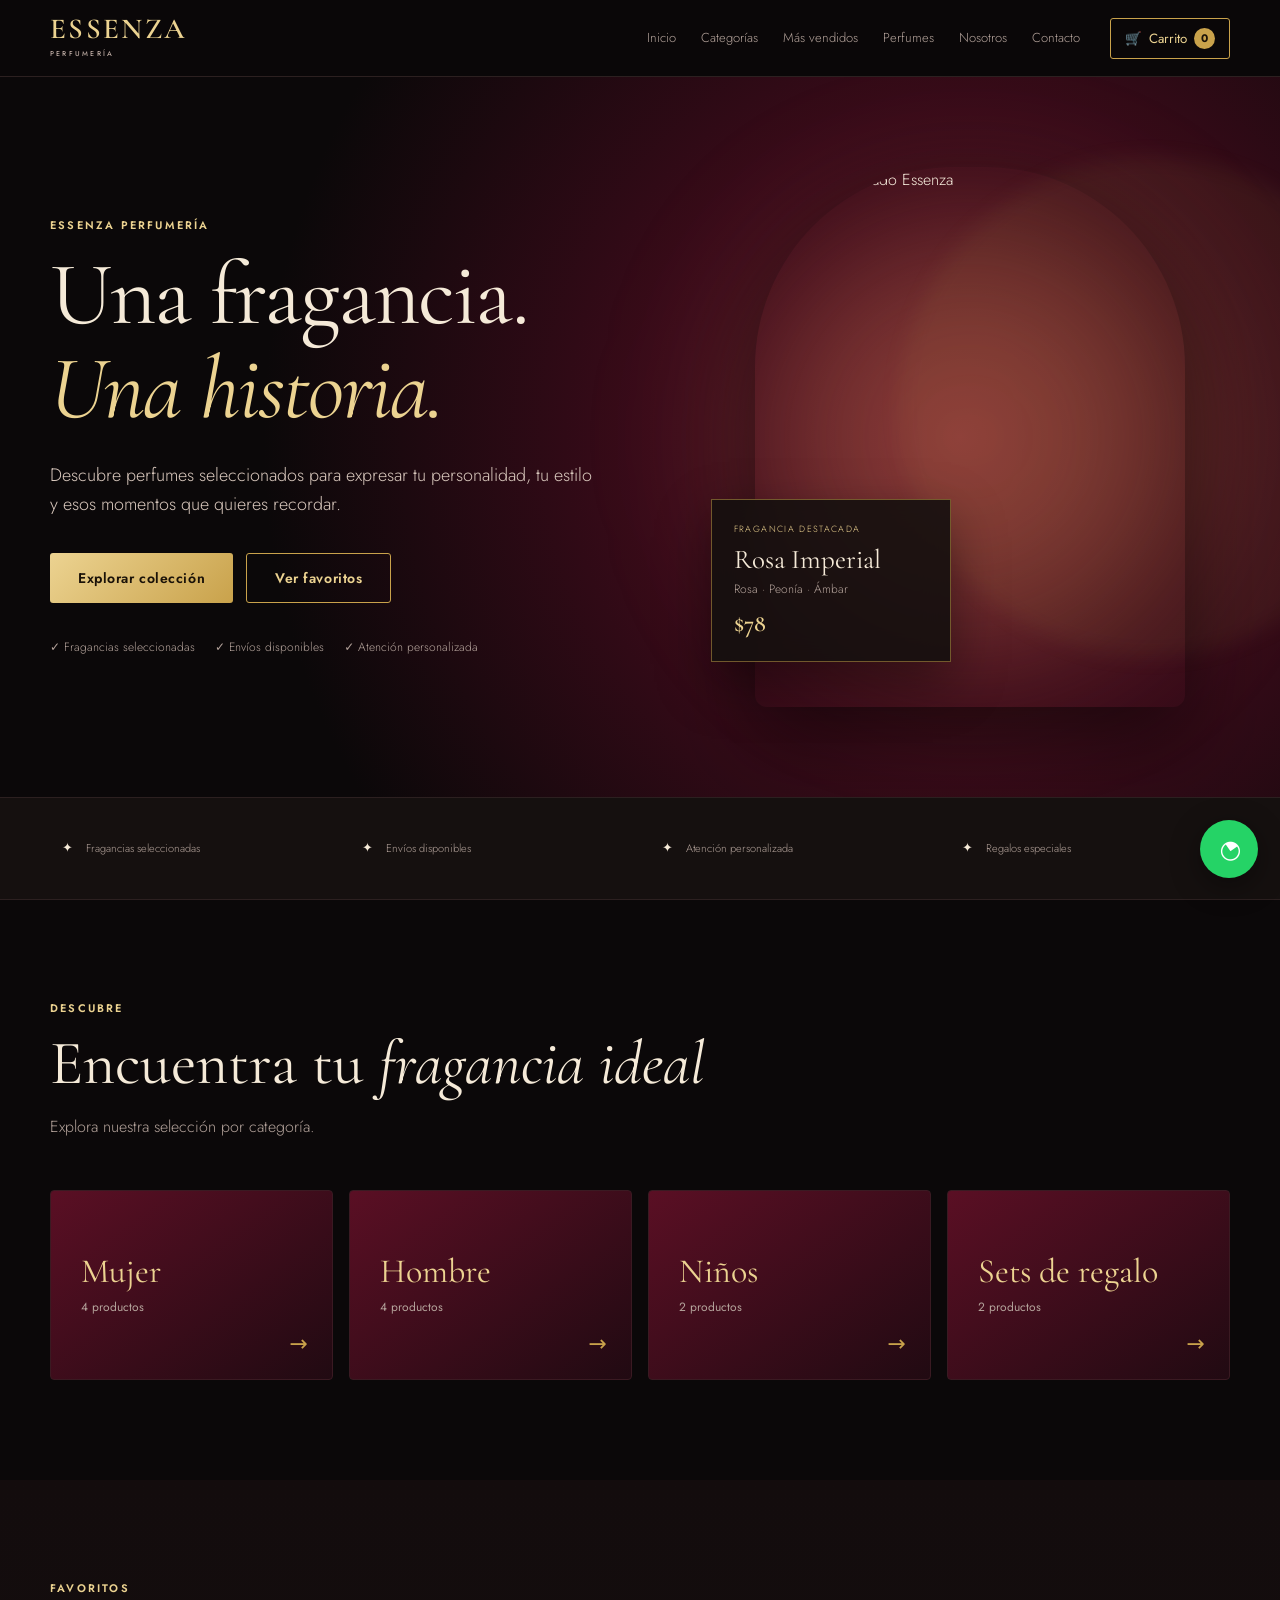
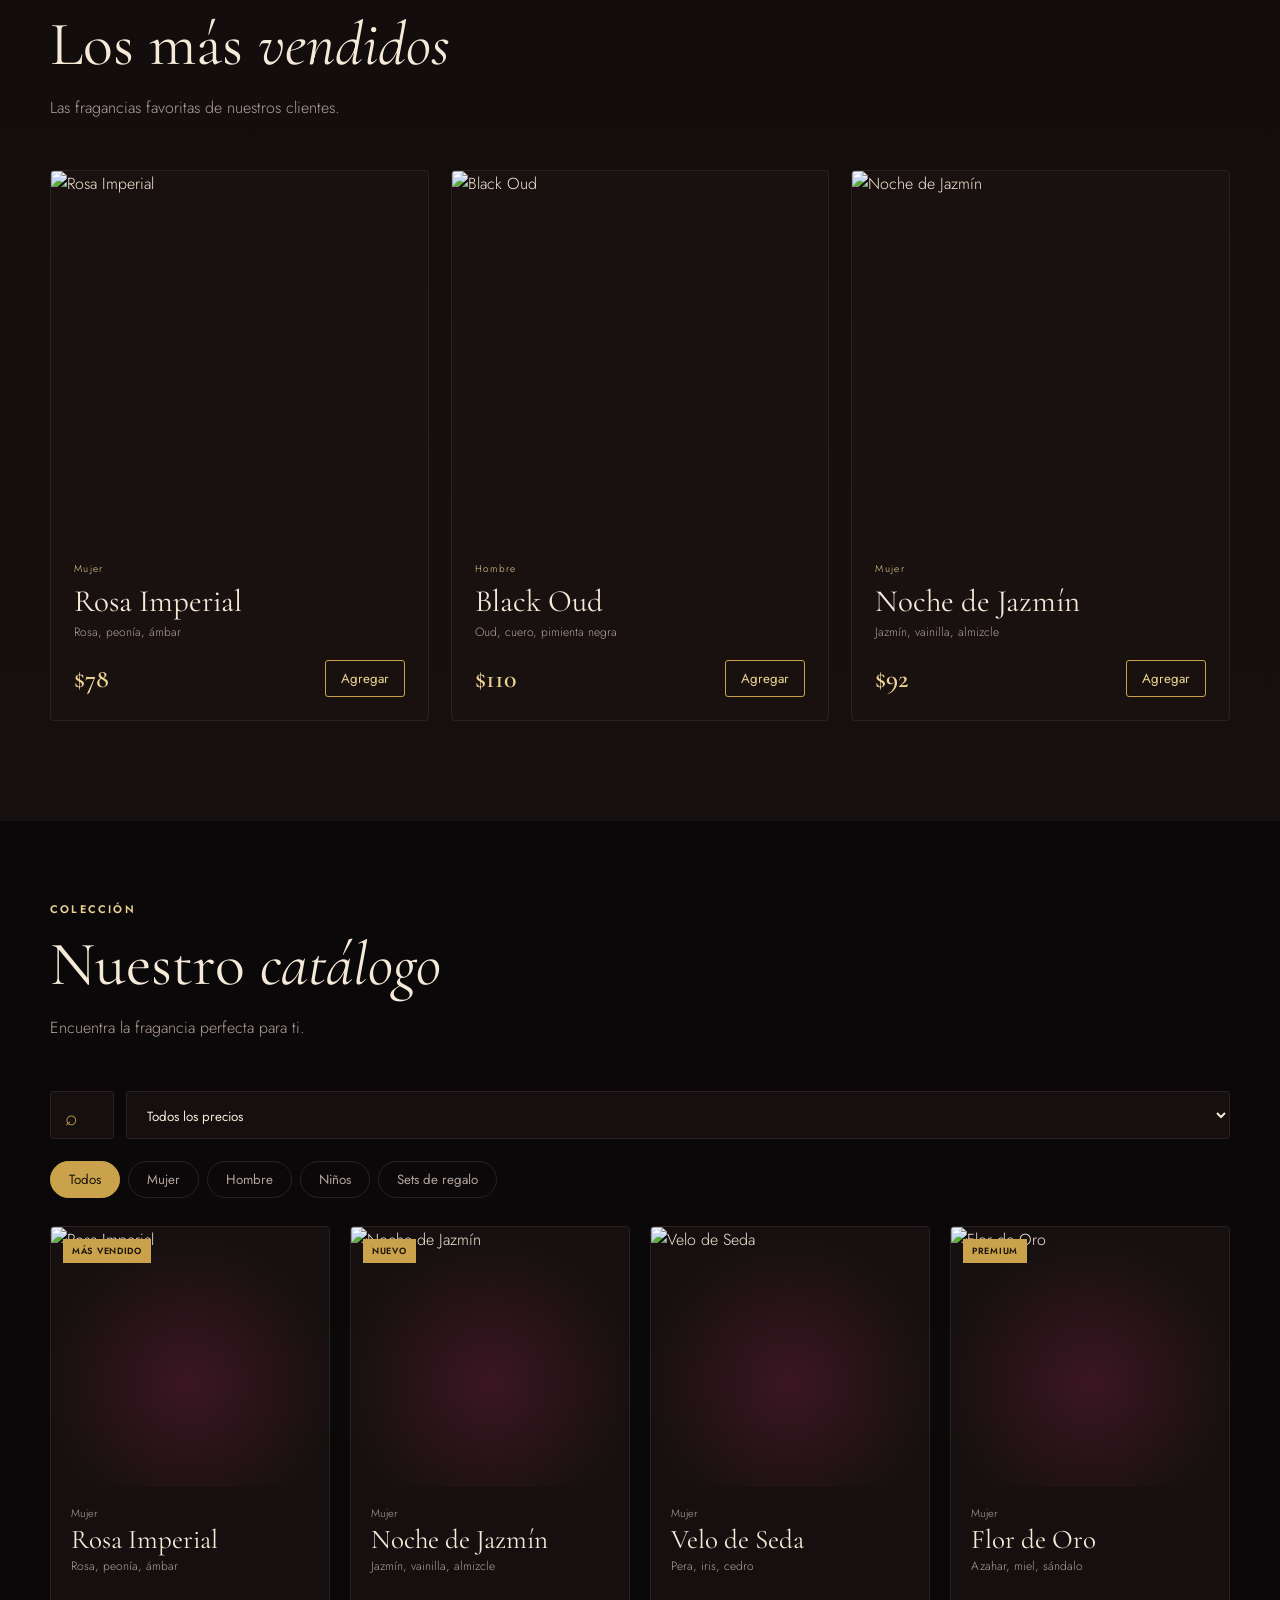
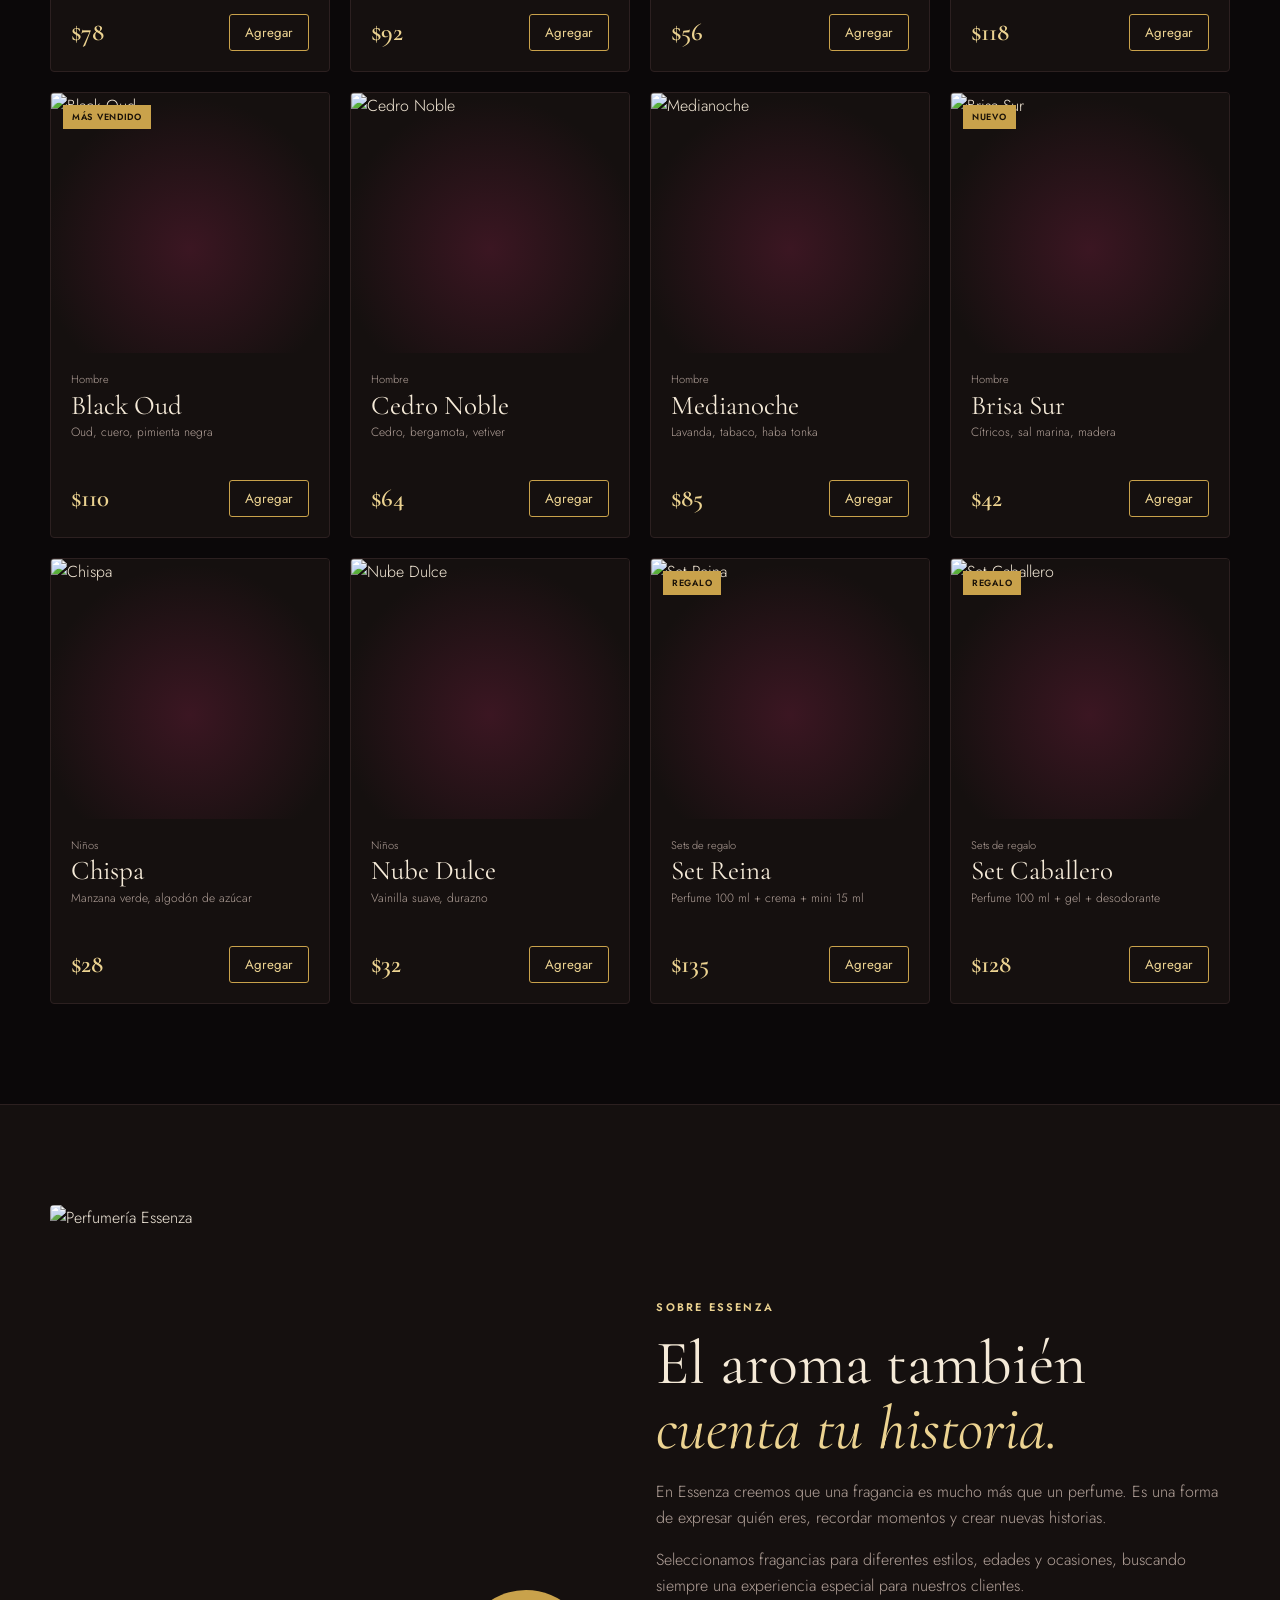
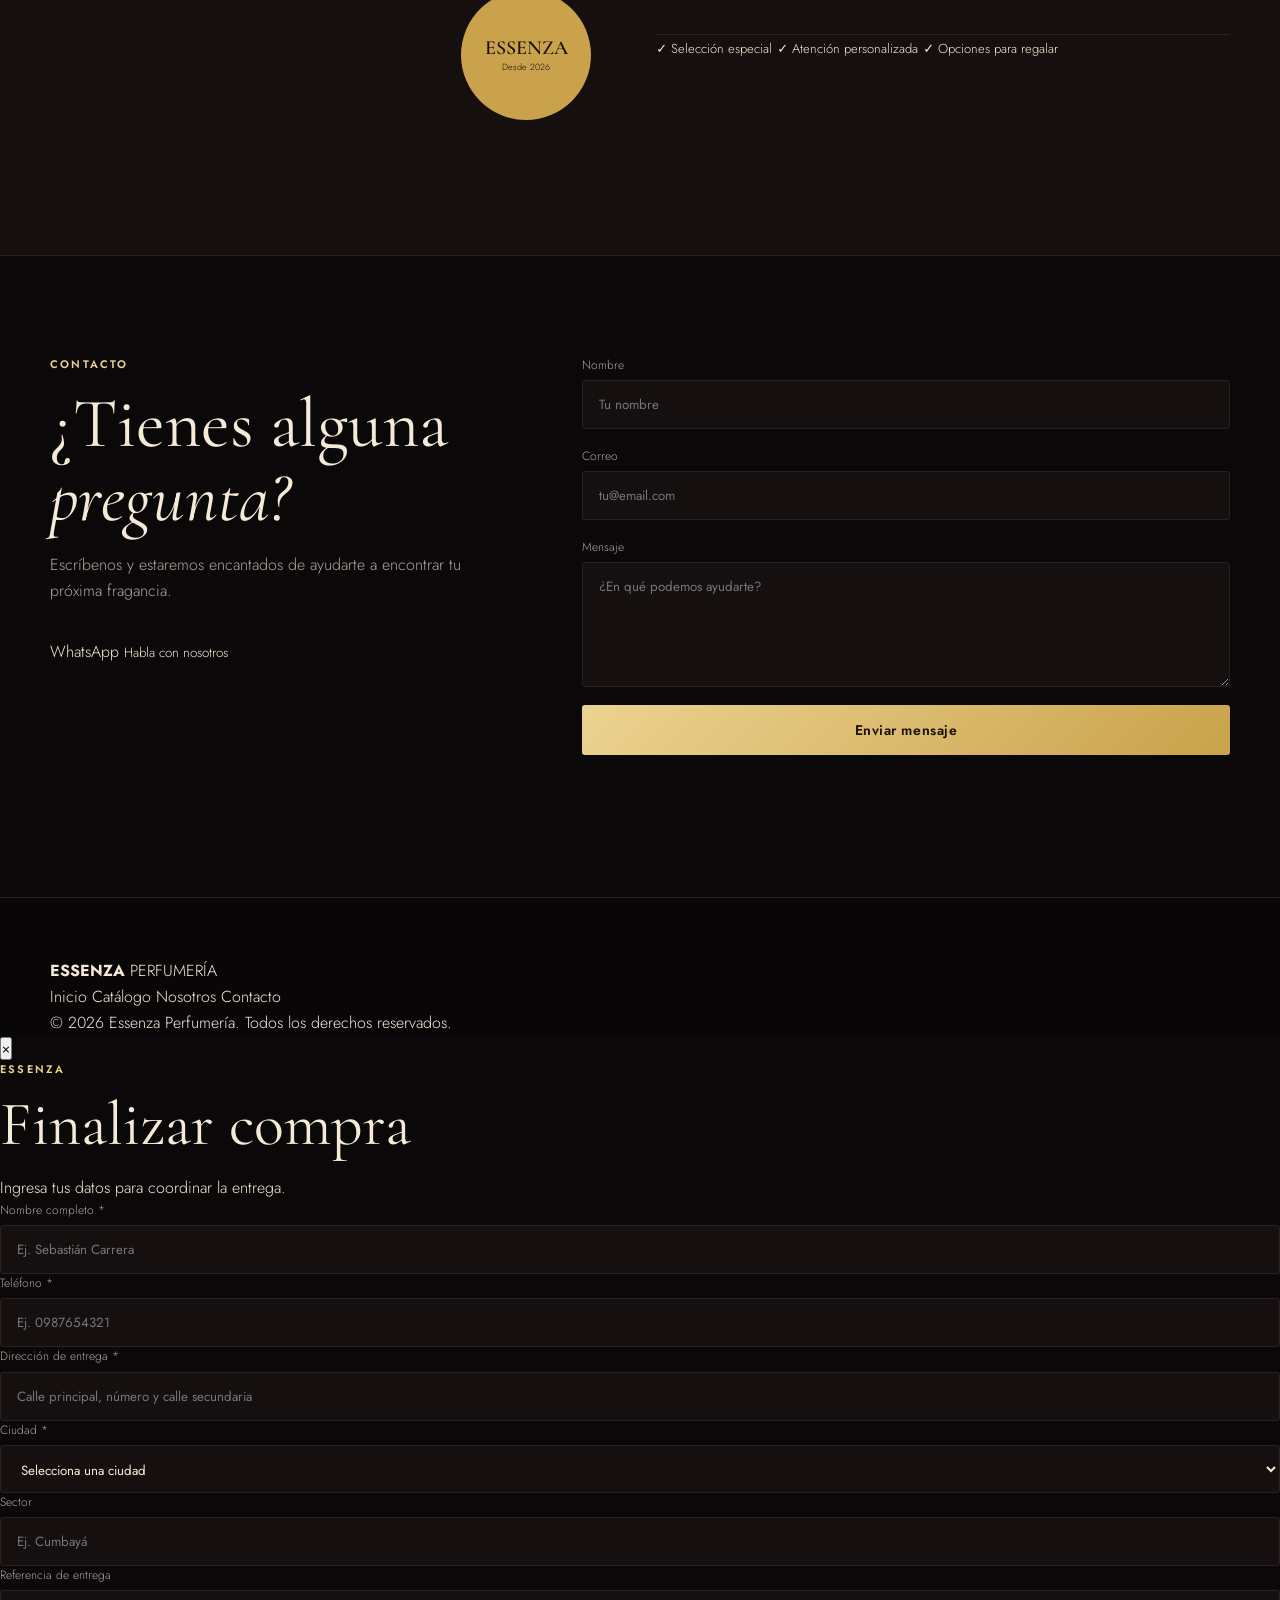
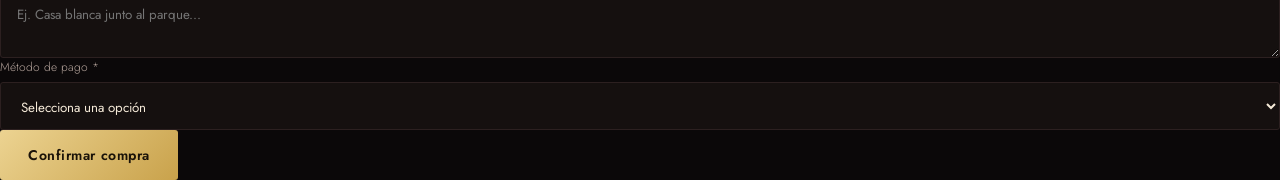
==== commit a10f1fa5: "index.html" ====
--- a/index.html
+++ b/index.html
@@ -24,6 +24,7 @@
 <header class="header">
     <div class="wrap">
         <nav>
+
             <a class="logo" href="#inicio">
                 ESSENZA
                 <span>PERFUMERÍA</span>
@@ -44,13 +45,15 @@
                 type="button"
                 aria-label="Abrir carrito"
             >
-                🛒
+                <span class="cart-icon">🛒</span>
                 <span>Carrito</span>
                 <b id="count">0</b>
             </button>
+
         </nav>
     </div>
 </header>
+
 
 <main>
 
@@ -81,31 +84,24 @@
 
                 <div class="hero-buttons">
 
-                    <a
-                        class="btn"
-                        href="#catalogo"
-                    >
+                    <a class="btn" href="#catalogo">
                         Explorar colección
                     </a>
 
-                    <a
-                        class="btn line"
-                        href="#destacados"
-                    >
+                    <a class="btn line" href="#destacados">
                         Ver favoritos
                     </a>
 
                 </div>
 
                 <div class="hero-trust">
-
                     <span>✓ Fragancias seleccionadas</span>
+                    <span>✓ Envíos disponibles</span>
                     <span>✓ Atención personalizada</span>
-                    <span>✓ Regalos especiales</span>
-
                 </div>
 
             </div>
+
 
             <div class="hero-product">
 
@@ -113,7 +109,7 @@
 
                 <img
                     src="https://images.unsplash.com/photo-1594035910387-fea47794261f?auto=format&fit=crop&w=800&q=85"
-                    alt="Perfume Essenza"
+                    alt="Perfume destacado Essenza"
                 >
 
                 <div class="hero-card">
@@ -148,22 +144,22 @@
 
         <div class="wrap benefits-grid">
 
-            <div>
+            <div class="benefit">
                 <strong>✦</strong>
                 <span>Fragancias seleccionadas</span>
             </div>
 
-            <div>
+            <div class="benefit">
                 <strong>✦</strong>
                 <span>Envíos disponibles</span>
             </div>
 
-            <div>
+            <div class="benefit">
                 <strong>✦</strong>
                 <span>Atención personalizada</span>
             </div>
 
-            <div>
+            <div class="benefit">
                 <strong>✦</strong>
                 <span>Regalos especiales</span>
             </div>
@@ -195,10 +191,7 @@
 
             </div>
 
-            <div
-                class="cats"
-                id="cats"
-            ></div>
+            <div class="cats" id="cats"></div>
 
         </div>
 
@@ -206,10 +199,7 @@
 
 
     <!-- DESTACADOS -->
-    <section
-        class="featured"
-        id="destacados"
-    >
+    <section class="featured" id="destacados">
 
         <div class="wrap">
 
@@ -230,10 +220,7 @@
 
             </div>
 
-            <div
-                class="featured-grid"
-                id="featuredGrid"
-            ></div>
+            <div class="featured-grid" id="featuredGrid"></div>
 
         </div>
 
@@ -241,10 +228,7 @@
 
 
     <!-- CATÁLOGO -->
-    <section
-        id="catalogo"
-        class="catalog-section"
-    >
+    <section id="catalogo" class="catalog-section">
 
         <div class="wrap">
 
@@ -259,7 +243,12 @@
                     <em>catálogo</em>
                 </h2>
 
-            </div>
+                <p>
+                    Encuentra la fragancia perfecta para ti.
+                </p>
+
+            </div>
+
 
             <div class="tools">
 
@@ -277,10 +266,8 @@
 
                 </div>
 
-                <select
-                    id="price"
-                    aria-label="Filtrar por precio"
-                >
+                <select id="price" aria-label="Filtrar por precio">
+
                     <option value="all">
                         Todos los precios
                     </option>
@@ -296,19 +283,15 @@
                     <option value="90-999">
                         Más de $90
                     </option>
+
                 </select>
 
             </div>
 
-            <div
-                class="chips"
-                id="chips"
-            ></div>
-
-            <div
-                class="grid"
-                id="grid"
-            ></div>
+
+            <div class="chips" id="chips"></div>
+
+            <div class="grid" id="grid"></div>
 
         </div>
 
@@ -316,10 +299,7 @@
 
 
     <!-- NOSOTROS -->
-    <section
-        class="about"
-        id="nosotros"
-    >
+    <section class="about" id="nosotros">
 
         <div class="wrap about-grid">
 
@@ -331,7 +311,13 @@
                     loading="lazy"
                 >
 
-            </div>
+                <div class="about-badge">
+                    <strong>ESSENZA</strong>
+                    <span>Desde 2026</span>
+                </div>
+
+            </div>
+
 
             <div class="about-content">
 
@@ -357,6 +343,14 @@
                     especial para nuestros clientes.
                 </p>
 
+                <div class="about-points">
+
+                    <span>✓ Selección especial</span>
+                    <span>✓ Atención personalizada</span>
+                    <span>✓ Opciones para regalar</span>
+
+                </div>
+
             </div>
 
         </div>
@@ -391,10 +385,12 @@
                     rel="noopener"
                     class="contact-whatsapp"
                 >
-                    WhatsApp
+                    <span>WhatsApp</span>
+                    <small>Habla con nosotros</small>
                 </a>
 
             </div>
+
 
             <form
                 id="form"
@@ -436,10 +432,7 @@
                     ></textarea>
                 </label>
 
-                <button
-                    class="btn"
-                    type="submit"
-                >
+                <button class="btn" type="submit">
                     Enviar mensaje
                 </button>
 
@@ -458,17 +451,26 @@
 </main>
 
 
+<!-- FOOTER -->
 <footer>
 
     <div class="wrap footer-inner">
 
-        <div>
+        <div class="footer-brand">
             <strong>ESSENZA</strong>
             <span>PERFUMERÍA</span>
         </div>
 
+        <div class="footer-links">
+            <a href="#inicio">Inicio</a>
+            <a href="#catalogo">Catálogo</a>
+            <a href="#nosotros">Nosotros</a>
+            <a href="#contacto">Contacto</a>
+        </div>
+
         <p>
-            © 2026 Essenza Perfumería. Todos los derechos reservados.
+            © 2026 Essenza Perfumería.
+            Todos los derechos reservados.
         </p>
 
     </div>
@@ -561,7 +563,7 @@
 </aside>
 
 
-<!-- MODAL CHECKOUT -->
+<!-- CHECKOUT -->
 <div
     class="checkout-overlay"
     id="checkoutOverlay"
@@ -653,10 +655,8 @@
                 <label>
                     Ciudad *
 
-                    <select
-                        id="customerCity"
-                        required
-                    >
+                    <select id="customerCity" required>
+
                         <option value="">
                             Selecciona una ciudad
                         </option>
@@ -718,6 +718,7 @@
                     rows="2"
                     placeholder="Ej. Casa blanca junto al parque..."
                 ></textarea>
+
             </label>
 
 
@@ -728,6 +729,7 @@
                     id="paymentMethod"
                     required
                 >
+
                     <option value="">
                         Selecciona una opción
                     </option>
@@ -741,6 +743,7 @@
                     </option>
 
                 </select>
+
             </label>
 
 
@@ -770,13 +773,22 @@
 </div>
 
 
-<!-- MODAL ÉXITO -->
+<!-- COMPRA EXITOSA -->
 <div
     class="success-overlay"
     id="successOverlay"
 >
 
     <div class="success-modal">
+
+        <button
+            class="success-close"
+            id="successClose"
+            type="button"
+            aria-label="Cerrar"
+        >
+            ×
+        </button>
 
         <div class="success-icon">
             ✓
@@ -813,7 +825,7 @@
             </a>
 
             <button
-                id="successClose"
+                id="successContinue"
                 class="btn line"
                 type="button"
             >
@@ -830,4 +842,4 @@
 <script src="script.js"></script>
 
 </body>
-</html>+</html>
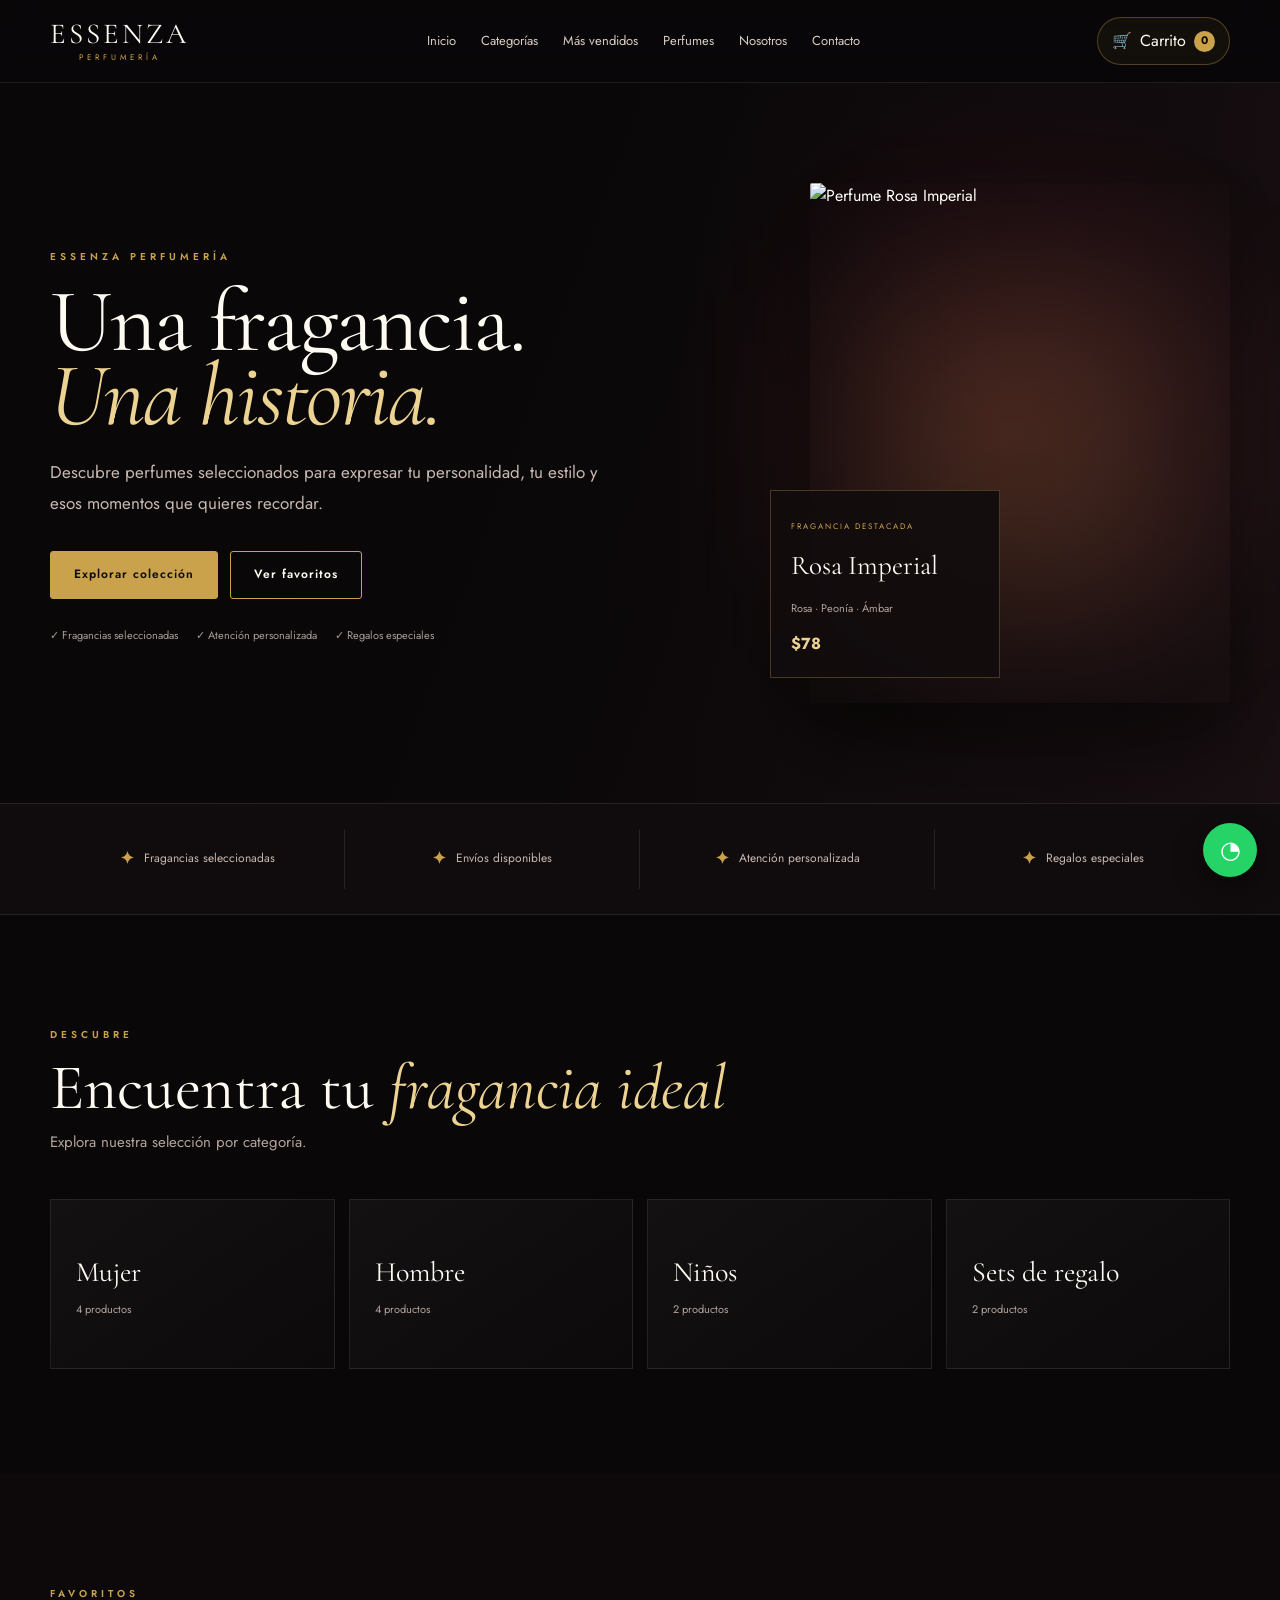
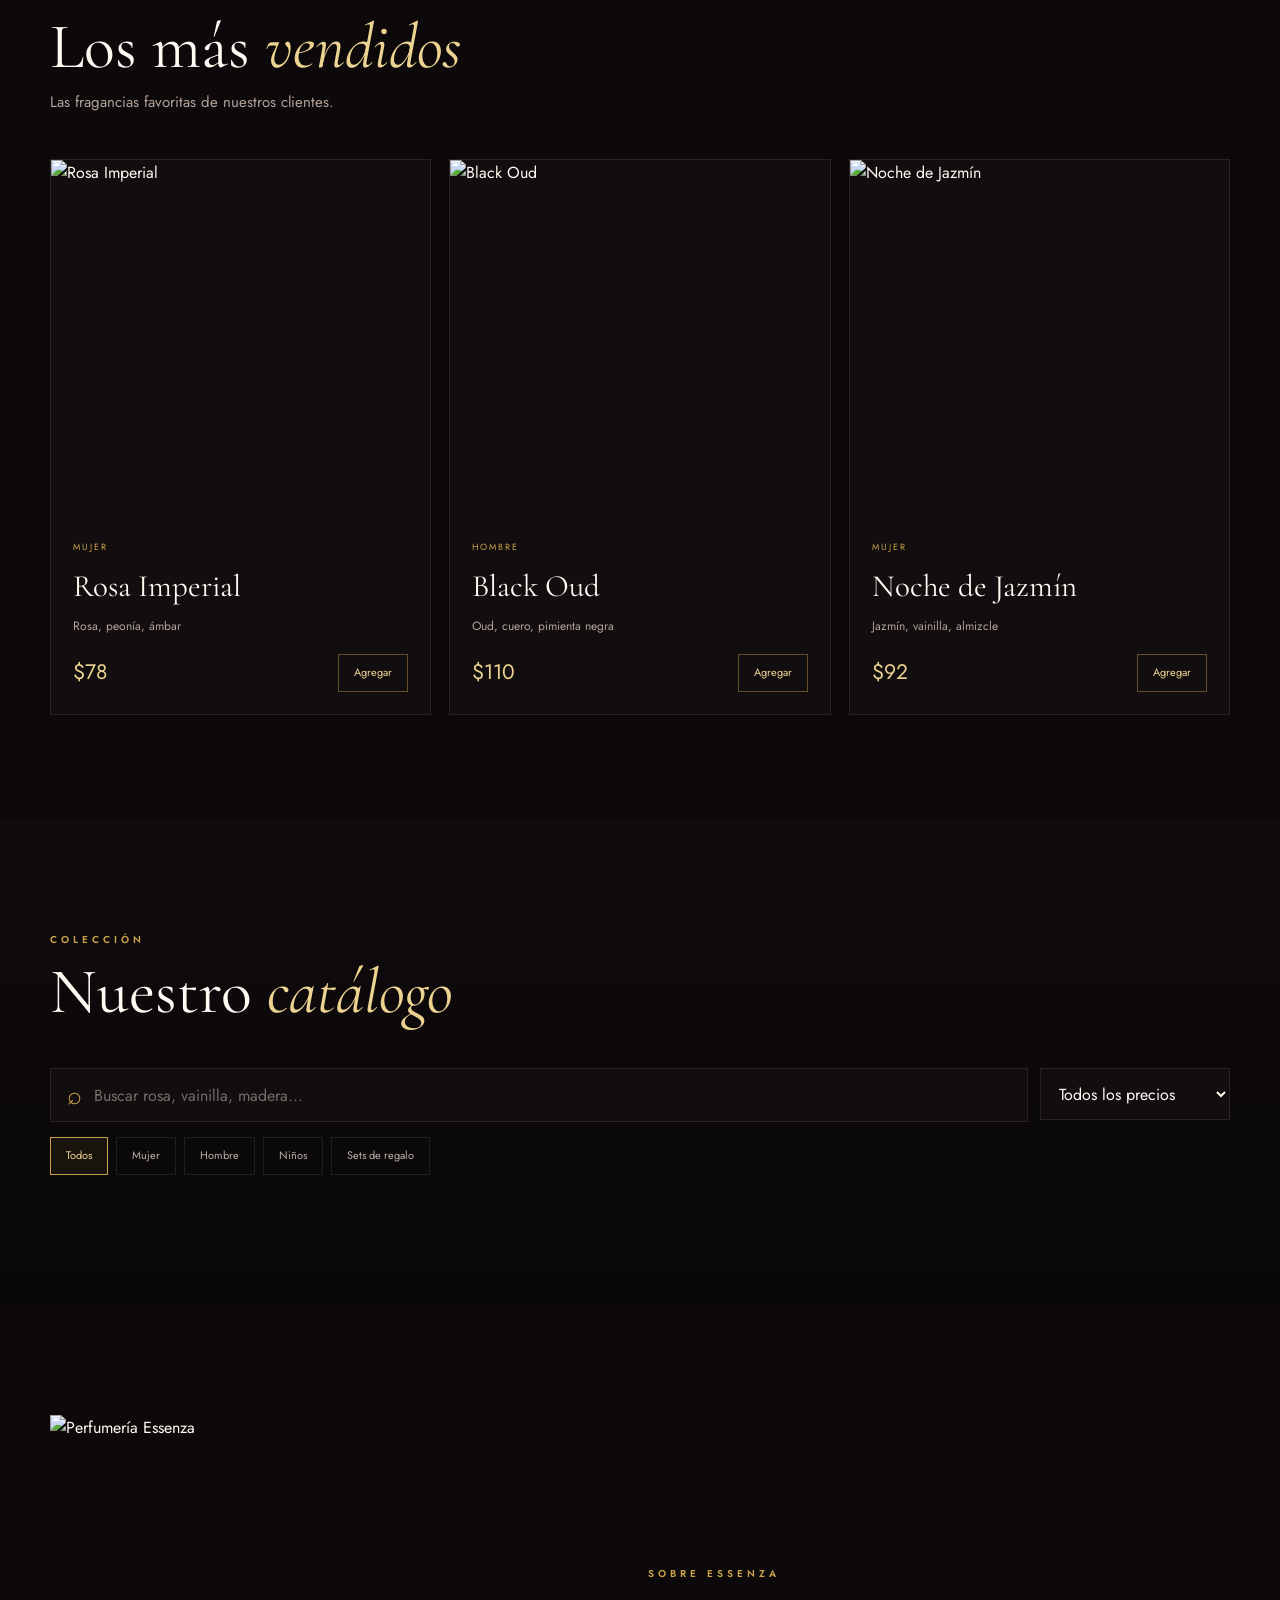
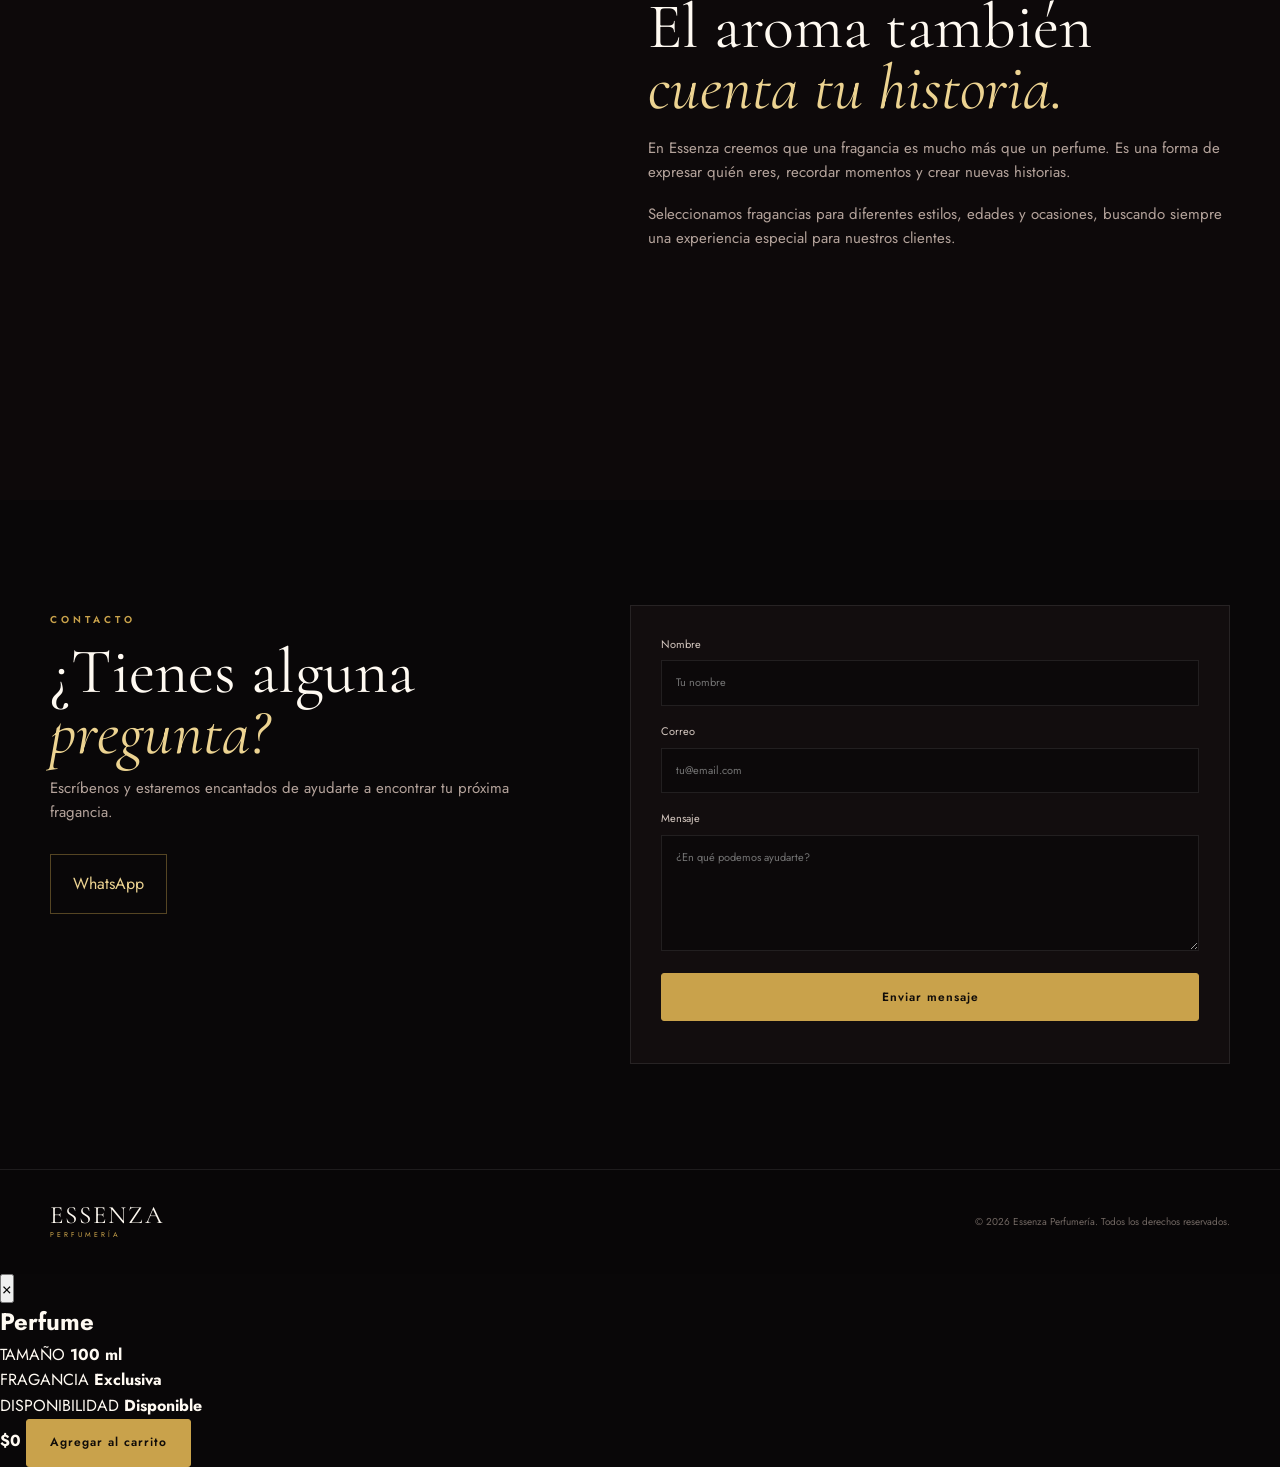
==== commit 061621b8: "Index.html" ====
--- a/index.html
+++ b/index.html
@@ -45,7 +45,7 @@
                 type="button"
                 aria-label="Abrir carrito"
             >
-                <span class="cart-icon">🛒</span>
+                🛒
                 <span>Carrito</span>
                 <b id="count">0</b>
             </button>
@@ -57,7 +57,10 @@
 
 <main>
 
-    <!-- HERO -->
+    <!-- =========================
+         HERO
+    ========================== -->
+
     <section class="hero" id="inicio">
 
         <div class="hero-overlay"></div>
@@ -96,8 +99,8 @@
 
                 <div class="hero-trust">
                     <span>✓ Fragancias seleccionadas</span>
-                    <span>✓ Envíos disponibles</span>
                     <span>✓ Atención personalizada</span>
+                    <span>✓ Regalos especiales</span>
                 </div>
 
             </div>
@@ -109,7 +112,7 @@
 
                 <img
                     src="https://images.unsplash.com/photo-1594035910387-fea47794261f?auto=format&fit=crop&w=800&q=85"
-                    alt="Perfume destacado Essenza"
+                    alt="Perfume Rosa Imperial"
                 >
 
                 <div class="hero-card">
@@ -139,7 +142,10 @@
     </section>
 
 
-    <!-- BENEFICIOS -->
+    <!-- =========================
+         BENEFICIOS
+    ========================== -->
+
     <section class="benefits">
 
         <div class="wrap benefits-grid">
@@ -169,7 +175,10 @@
     </section>
 
 
-    <!-- CATEGORÍAS -->
+    <!-- =========================
+         CATEGORÍAS
+    ========================== -->
+
     <section id="categorias">
 
         <div class="wrap">
@@ -198,7 +207,10 @@
     </section>
 
 
-    <!-- DESTACADOS -->
+    <!-- =========================
+         DESTACADOS
+    ========================== -->
+
     <section class="featured" id="destacados">
 
         <div class="wrap">
@@ -227,7 +239,10 @@
     </section>
 
 
-    <!-- CATÁLOGO -->
+    <!-- =========================
+         CATÁLOGO
+    ========================== -->
+
     <section id="catalogo" class="catalog-section">
 
         <div class="wrap">
@@ -242,10 +257,6 @@
                     Nuestro
                     <em>catálogo</em>
                 </h2>
-
-                <p>
-                    Encuentra la fragancia perfecta para ti.
-                </p>
 
             </div>
 
@@ -298,7 +309,10 @@
     </section>
 
 
-    <!-- NOSOTROS -->
+    <!-- =========================
+         NOSOTROS
+    ========================== -->
+
     <section class="about" id="nosotros">
 
         <div class="wrap about-grid">
@@ -311,13 +325,7 @@
                     loading="lazy"
                 >
 
-                <div class="about-badge">
-                    <strong>ESSENZA</strong>
-                    <span>Desde 2026</span>
-                </div>
-
-            </div>
-
+            </div>
 
             <div class="about-content">
 
@@ -343,14 +351,6 @@
                     especial para nuestros clientes.
                 </p>
 
-                <div class="about-points">
-
-                    <span>✓ Selección especial</span>
-                    <span>✓ Atención personalizada</span>
-                    <span>✓ Opciones para regalar</span>
-
-                </div>
-
             </div>
 
         </div>
@@ -358,7 +358,10 @@
     </section>
 
 
-    <!-- CONTACTO -->
+    <!-- =========================
+         CONTACTO
+    ========================== -->
+
     <section id="contacto">
 
         <div class="wrap contact-grid">
@@ -385,18 +388,13 @@
                     rel="noopener"
                     class="contact-whatsapp"
                 >
-                    <span>WhatsApp</span>
-                    <small>Habla con nosotros</small>
+                    WhatsApp
                 </a>
 
             </div>
 
 
-            <form
-                id="form"
-                class="contact-form"
-                novalidate
-            >
+            <form id="form" class="contact-form" novalidate>
 
                 <label>
                     Nombre
@@ -451,26 +449,23 @@
 </main>
 
 
-<!-- FOOTER -->
+<!-- =========================
+     FOOTER
+========================== -->
+
 <footer>
 
     <div class="wrap footer-inner">
 
         <div class="footer-brand">
+
             <strong>ESSENZA</strong>
             <span>PERFUMERÍA</span>
-        </div>
-
-        <div class="footer-links">
-            <a href="#inicio">Inicio</a>
-            <a href="#catalogo">Catálogo</a>
-            <a href="#nosotros">Nosotros</a>
-            <a href="#contacto">Contacto</a>
+
         </div>
 
         <p>
-            © 2026 Essenza Perfumería.
-            Todos los derechos reservados.
+            © 2026 Essenza Perfumería. Todos los derechos reservados.
         </p>
 
     </div>
@@ -478,7 +473,10 @@
 </footer>
 
 
-<!-- WHATSAPP -->
+<!-- =========================
+     WHATSAPP
+========================== -->
+
 <a
     class="wa"
     href="https://wa.me/593983098535?text=Hola%20Essenza%2C%20quiero%20informaci%C3%B3n"
@@ -490,14 +488,20 @@
 </a>
 
 
-<!-- OVERLAY CARRITO -->
+<!-- =========================
+     OVERLAY CARRITO
+========================== -->
+
 <div
     class="drawer-overlay"
     id="drawerOverlay"
 ></div>
 
 
-<!-- CARRITO -->
+<!-- =========================
+     CARRITO
+========================== -->
+
 <aside
     class="drawer"
     id="drawer"
@@ -563,7 +567,126 @@
 </aside>
 
 
-<!-- CHECKOUT -->
+<!-- =========================
+     MODAL DETALLE PRODUCTO
+========================== -->
+
+<div
+    class="product-overlay"
+    id="productOverlay"
+>
+
+    <div
+        class="product-modal"
+        role="dialog"
+        aria-modal="true"
+        aria-labelledby="productModalTitle"
+    >
+
+        <button
+            class="product-close"
+            id="productClose"
+            type="button"
+            aria-label="Cerrar producto"
+        >
+            ×
+        </button>
+
+
+        <div class="product-modal-image">
+
+            <img
+                id="productModalImage"
+                src=""
+                alt=""
+            >
+
+            <span
+                class="product-modal-tag"
+                id="productModalTag"
+            ></span>
+
+        </div>
+
+
+        <div class="product-modal-content">
+
+            <span
+                class="product-modal-category"
+                id="productModalCategory"
+            ></span>
+
+            <h2 id="productModalTitle">
+                Perfume
+            </h2>
+
+            <p
+                class="product-modal-notes"
+                id="productModalNotes"
+            ></p>
+
+            <p
+                class="product-modal-description"
+                id="productModalDescription"
+            ></p>
+
+
+            <div class="product-details">
+
+                <div>
+                    <span>TAMAÑO</span>
+                    <strong id="productModalSize">
+                        100 ml
+                    </strong>
+                </div>
+
+                <div>
+                    <span>FRAGANCIA</span>
+                    <strong id="productModalFamily">
+                        Exclusiva
+                    </strong>
+                </div>
+
+                <div>
+                    <span>DISPONIBILIDAD</span>
+                    <strong class="available">
+                        Disponible
+                    </strong>
+                </div>
+
+            </div>
+
+
+            <div class="product-modal-bottom">
+
+                <strong
+                    class="product-modal-price"
+                    id="productModalPrice"
+                >
+                    $0
+                </strong>
+
+                <button
+                    class="btn"
+                    id="productModalAdd"
+                    type="button"
+                >
+                    Agregar al carrito
+                </button>
+
+            </div>
+
+        </div>
+
+    </div>
+
+</div>
+
+
+<!-- =========================
+     MODAL CHECKOUT
+========================== -->
+
 <div
     class="checkout-overlay"
     id="checkoutOverlay"
@@ -585,6 +708,7 @@
             ×
         </button>
 
+
         <div class="checkout-header">
 
             <span class="eyebrow">
@@ -694,6 +818,7 @@
                         </option>
 
                     </select>
+
                 </label>
 
 
@@ -718,17 +843,13 @@
                     rows="2"
                     placeholder="Ej. Casa blanca junto al parque..."
                 ></textarea>
-
             </label>
 
 
             <label>
                 Método de pago *
 
-                <select
-                    id="paymentMethod"
-                    required
-                >
+                <select id="paymentMethod" required>
 
                     <option value="">
                         Selecciona una opción
@@ -773,22 +894,16 @@
 </div>
 
 
-<!-- COMPRA EXITOSA -->
+<!-- =========================
+     MODAL ÉXITO
+========================== -->
+
 <div
     class="success-overlay"
     id="successOverlay"
 >
 
     <div class="success-modal">
-
-        <button
-            class="success-close"
-            id="successClose"
-            type="button"
-            aria-label="Cerrar"
-        >
-            ×
-        </button>
 
         <div class="success-icon">
             ✓
@@ -825,7 +940,7 @@
             </a>
 
             <button
-                id="successContinue"
+                id="successClose"
                 class="btn line"
                 type="button"
             >
--- a/style.css
+++ b/style.css
@@ -1,30 +1,19 @@
-/* ================= VARIABLES ================= */
-
 :root {
-
-    --ink: #0b0809;
-    --panel: #15100f;
-    --panel2: #1c1413;
-
+    --ink: #090708;
+    --panel: #120d0e;
+    --panel2: #1b1214;
     --wine: #5a0f24;
-    --wine2: #7d1735;
-
+    --wine2: #821d3c;
     --gold: #c9a24b;
     --gold-light: #ecd391;
-
     --cream: #f5ead8;
     --white: #fffaf2;
-
     --mute: #b4a39b;
-    --line: #2c2020;
-
-    --serif: 'Cormorant Garamond', Georgia, serif;
-    --sans: 'Jost', system-ui, sans-serif;
-
-}
-
-
-/* ================= RESET ================= */
+    --line: rgba(255,255,255,.09);
+
+    --serif: "Cormorant Garamond", serif;
+    --sans: "Jost", sans-serif;
+}
 
 * {
     box-sizing: border-box;
@@ -32,3127 +21,1569 @@
     padding: 0;
 }
 
-
 html {
     scroll-behavior: smooth;
 }
 
-
 body {
-
     background: var(--ink);
-
-    color: var(--cream);
-
-    font:
-        300 16px/1.6
-        var(--sans);
-
-    overflow-x: hidden;
-
-}
-
+    color: var(--white);
+    font-family: var(--sans);
+    font-weight: 400;
+    line-height: 1.6;
+}
+
+body::selection {
+    background: var(--gold);
+    color: var(--ink);
+}
 
 img {
-
-    max-width: 100%;
-
     display: block;
-
-}
-
-
-a {
-
-    color: inherit;
-
-    text-decoration: none;
-
-}
-
+    width: 100%;
+}
 
 button,
 input,
-textarea,
-select {
-
-    font-family: inherit;
-
-}
-
+select,
+textarea {
+    font: inherit;
+}
 
 button {
-
     cursor: pointer;
-
-}
-
-
-:focus-visible {
-
-    outline:
-        2px solid
-        var(--gold-light);
-
-    outline-offset: 3px;
-
-}
-
+}
+
+a {
+    color: inherit;
+    text-decoration: none;
+}
 
 .wrap {
-
-    width:
-        min(
-            1180px,
-            calc(100% - 48px)
-        );
-
-    margin-inline: auto;
-
-}
-
+    width: min(1180px, calc(100% - 40px));
+    margin: auto;
+}
+
+
+/* =========================
+   HEADER
+========================= */
+
+.header {
+    position: sticky;
+    top: 0;
+    z-index: 1000;
+    background: rgba(9,7,8,.88);
+    backdrop-filter: blur(18px);
+    border-bottom: 1px solid var(--line);
+}
+
+.header nav {
+    min-height: 82px;
+    display: flex;
+    align-items: center;
+    justify-content: space-between;
+    gap: 30px;
+}
+
+.logo {
+    display: flex;
+    flex-direction: column;
+    line-height: .8;
+    font-family: var(--serif);
+    font-size: 29px;
+    letter-spacing: 3px;
+}
+
+.logo span {
+    margin-top: 9px;
+    font-family: var(--sans);
+    color: var(--gold);
+    font-size: 8px;
+    letter-spacing: 4px;
+    text-align: center;
+}
+
+.nav-links {
+    display: flex;
+    align-items: center;
+    gap: 25px;
+}
+
+.nav-links a {
+    position: relative;
+    color: #d8cbc3;
+    font-size: 13px;
+    transition: .25s;
+}
+
+.nav-links a:hover {
+    color: var(--gold-light);
+}
+
+.nav-links a::after {
+    content: "";
+    position: absolute;
+    left: 0;
+    bottom: -7px;
+    width: 0;
+    height: 1px;
+    background: var(--gold);
+    transition: .25s;
+}
+
+.nav-links a:hover::after {
+    width: 100%;
+}
+
+.cartbtn {
+    border: 1px solid rgba(201,162,75,.35);
+    background: rgba(201,162,75,.06);
+    color: var(--white);
+    border-radius: 30px;
+    padding: 10px 14px;
+    display: flex;
+    align-items: center;
+    gap: 8px;
+    transition: .25s;
+}
+
+.cartbtn:hover {
+    background: rgba(201,162,75,.14);
+    border-color: var(--gold);
+}
+
+.cart-icon {
+    font-size: 15px;
+}
+
+.cartbtn b {
+    min-width: 21px;
+    height: 21px;
+    display: grid;
+    place-items: center;
+    border-radius: 50%;
+    background: var(--gold);
+    color: var(--ink);
+    font-size: 11px;
+}
+
+
+/* =========================
+   GENERAL
+========================= */
 
 section {
-
-    padding: 100px 0;
-
-}
-
-
-/* ================= TIPOGRAFÍA ================= */
-
-h1,
-h2,
-h3,
-h4 {
-
+    padding: 105px 0;
+}
+
+.eyebrow {
+    color: var(--gold);
+    font-size: 10px;
+    font-weight: 600;
+    letter-spacing: 4px;
+}
+
+.section-heading {
+    max-width: 700px;
+    margin-bottom: 45px;
+}
+
+.section-heading h2,
+.about-content h2,
+.contact-info h2 {
+    margin: 12px 0 12px;
     font-family: var(--serif);
-
-    font-weight: 400;
-
-    line-height: 1.05;
-
-}
-
-
-h2 {
-
-    font-size:
-        clamp(42px, 5vw, 62px);
-
-    margin-bottom: 18px;
-
-}
-
-
-.eyebrow {
-
+    font-weight: 400;
+    font-size: clamp(42px, 5vw, 64px);
+    line-height: .95;
+}
+
+.section-heading h2 em,
+.about-content h2 em,
+.contact-info h2 em {
+    color: var(--gold-light);
+    font-weight: 400;
+}
+
+.section-heading p,
+.contact-info > p,
+.about-content > p {
+    color: var(--mute);
+    font-size: 15px;
+}
+
+.btn {
+    display: inline-flex;
+    justify-content: center;
+    align-items: center;
+    min-height: 48px;
+    padding: 0 23px;
+    border: 1px solid var(--gold);
+    border-radius: 3px;
+    background: var(--gold);
+    color: #100c09;
+    font-size: 12px;
+    font-weight: 600;
+    letter-spacing: 1px;
+    transition: .25s;
+}
+
+.btn:hover {
+    background: var(--gold-light);
+    border-color: var(--gold-light);
+    transform: translateY(-2px);
+}
+
+.btn.line {
+    background: transparent;
+    color: var(--white);
+}
+
+.btn.line:hover {
+    background: rgba(255,255,255,.07);
+}
+
+
+/* =========================
+   HERO
+========================= */
+
+.hero {
+    position: relative;
+    min-height: 720px;
+    padding: 90px 0;
+    overflow: hidden;
+    background:
+        radial-gradient(circle at 78% 45%, rgba(125,23,53,.38), transparent 30%),
+        linear-gradient(110deg, #0a0708 30%, #1b1013 100%);
+}
+
+.hero-overlay {
+    position: absolute;
+    inset: 0;
+    background:
+        linear-gradient(90deg, rgba(9,7,8,.9) 0%, rgba(9,7,8,.55) 50%, rgba(9,7,8,.15) 100%);
+}
+
+.hero-wrap {
+    position: relative;
+    z-index: 2;
+    min-height: 540px;
+    display: grid;
+    grid-template-columns: 1fr .8fr;
+    align-items: center;
+    gap: 50px;
+}
+
+.hero-content {
+    max-width: 650px;
+}
+
+.hero-content h1 {
+    margin: 18px 0 25px;
+    font-family: var(--serif);
+    font-size: clamp(62px, 7vw, 100px);
+    font-weight: 400;
+    line-height: .82;
+    letter-spacing: -2px;
+}
+
+.hero-content h1 em {
+    color: var(--gold-light);
+    font-weight: 400;
+}
+
+.hero-content > p {
+    max-width: 560px;
+    color: #c7b9b2;
+    font-size: 17px;
+    line-height: 1.8;
+}
+
+.hero-buttons {
+    display: flex;
+    gap: 12px;
+    margin-top: 32px;
+}
+
+.hero-trust {
+    display: flex;
+    flex-wrap: wrap;
+    gap: 18px;
+    margin-top: 28px;
+    color: #aa9b94;
+    font-size: 11px;
+}
+
+.hero-product {
+    position: relative;
+    justify-self: end;
+    width: min(420px, 100%);
+}
+
+.hero-product img {
+    height: 520px;
+    object-fit: cover;
+    border-radius: 2px;
+    filter: saturate(.75) contrast(1.05);
+    box-shadow: 0 30px 80px rgba(0,0,0,.55);
+}
+
+.hero-glow {
+    position: absolute;
+    width: 300px;
+    height: 300px;
+    top: 50%;
+    left: 50%;
+    transform: translate(-50%, -50%);
+    background: rgba(201,162,75,.18);
+    filter: blur(80px);
+    pointer-events: none;
+}
+
+.hero-card {
+    position: absolute;
+    bottom: 25px;
+    left: -40px;
+    width: 230px;
+    padding: 20px;
+    background: rgba(18,13,14,.92);
+    backdrop-filter: blur(12px);
+    border: 1px solid rgba(201,162,75,.3);
+}
+
+.hero-card small {
+    color: var(--gold);
+    font-size: 8px;
+    letter-spacing: 2px;
+}
+
+.hero-card strong {
     display: block;
-
-    color: var(--gold-light);
-
+    margin: 7px 0;
+    font-family: var(--serif);
+    font-size: 27px;
+    font-weight: 400;
+}
+
+.hero-card span {
+    color: var(--mute);
     font-size: 11px;
-
-    font-weight: 600;
-
-    letter-spacing: .2em;
-
-    margin-bottom: 14px;
-
-}
-
-
-.section-heading {
-
-    margin-bottom: 50px;
-
-}
-
-
-.section-heading p {
-
-    max-width: 580px;
-
+}
+
+.hero-card b {
+    display: block;
+    margin-top: 12px;
+    color: var(--gold-light);
+}
+
+
+/* =========================
+   BENEFITS
+========================= */
+
+.benefits {
+    padding: 25px 0;
+    background: #100b0c;
+    border-top: 1px solid var(--line);
+    border-bottom: 1px solid var(--line);
+}
+
+.benefits-grid {
+    display: grid;
+    grid-template-columns: repeat(4, 1fr);
+}
+
+.benefit {
+    display: flex;
+    align-items: center;
+    justify-content: center;
+    gap: 10px;
+    min-height: 60px;
+    color: #c6b8b0;
+    font-size: 12px;
+    border-right: 1px solid var(--line);
+}
+
+.benefit:last-child {
+    border-right: 0;
+}
+
+.benefit strong {
+    color: var(--gold);
+    font-size: 17px;
+}
+
+
+/* =========================
+   CATEGORIES
+========================= */
+
+.cats {
+    display: grid;
+    grid-template-columns: repeat(4, 1fr);
+    gap: 14px;
+}
+
+.cat {
+    min-height: 170px;
+    padding: 25px;
+    text-align: left;
+    border: 1px solid var(--line);
+    background:
+        linear-gradient(145deg, rgba(255,255,255,.04), rgba(255,255,255,.01));
+    color: var(--white);
+    transition: .3s;
+}
+
+.cat:hover {
+    transform: translateY(-5px);
+    border-color: rgba(201,162,75,.5);
+    background:
+        linear-gradient(145deg, rgba(125,23,53,.3), rgba(255,255,255,.02));
+}
+
+.cat h3 {
+    font-family: var(--serif);
+    font-size: 28px;
+    font-weight: 400;
+}
+
+.cat span {
+    display: block;
+    margin-top: 7px;
     color: var(--mute);
-
-}
-
-
-.section-heading.center {
-
-    text-align: center;
-
-}
-
-
-.section-heading.center p {
-
-    margin-inline: auto;
-
-}
-
-
-/* ================= BOTONES ================= */
-
-.btn {
-
-    display: inline-flex;
-
-    justify-content: center;
-
+    font-size: 11px;
+}
+
+
+/* =========================
+   FEATURED
+========================= */
+
+.featured {
+    background: #0d090a;
+}
+
+.featured-grid {
+    display: grid;
+    grid-template-columns: repeat(3, 1fr);
+    gap: 18px;
+}
+
+.featured-card {
+    overflow: hidden;
+    border: 1px solid var(--line);
+    background: var(--panel);
+    transition: .3s;
+}
+
+.featured-card:hover {
+    transform: translateY(-5px);
+    border-color: rgba(201,162,75,.4);
+}
+
+.featured-card .product-image {
+    height: 350px;
+    overflow: hidden;
+}
+
+.featured-card img {
+    height: 100%;
+    object-fit: cover;
+    transition: .5s;
+}
+
+.featured-card:hover img {
+    transform: scale(1.05);
+}
+
+.featured-info {
+    padding: 22px;
+}
+
+.product-category {
+    color: var(--gold);
+    font-size: 9px;
+    letter-spacing: 2px;
+    text-transform: uppercase;
+}
+
+.featured-info h3 {
+    margin: 5px 0;
+    font-family: var(--serif);
+    font-size: 31px;
+    font-weight: 400;
+}
+
+.featured-info p {
+    color: var(--mute);
+    font-size: 12px;
+}
+
+.featured-bottom {
+    display: flex;
+    justify-content: space-between;
     align-items: center;
-
-    min-height: 50px;
-
-    padding:
-        13px 28px;
-
+    margin-top: 18px;
+}
+
+.featured-price {
+    color: var(--gold-light);
+    font-size: 21px;
+}
+
+.featured-add {
+    border: 1px solid rgba(201,162,75,.45);
+    background: transparent;
+    color: var(--gold-light);
+    padding: 9px 15px;
+    font-size: 11px;
+    transition: .25s;
+}
+
+.featured-add:hover {
+    background: var(--gold);
+    color: var(--ink);
+}
+
+
+/* =========================
+   CATALOG
+========================= */
+
+.catalog-section {
     background:
-        linear-gradient(
-            135deg,
-            var(--gold-light),
-            var(--gold)
-        );
-
+        linear-gradient(180deg, #100b0c 0%, #090708 100%);
+}
+
+.tools {
+    display: grid;
+    grid-template-columns: 1fr 190px;
+    gap: 12px;
+    margin-bottom: 15px;
+}
+
+.search-box {
+    display: flex;
+    align-items: center;
+    gap: 12px;
+    border: 1px solid var(--line);
+    background: var(--panel);
+    padding: 0 16px;
+}
+
+.search-box span {
+    color: var(--gold);
+    font-size: 25px;
+}
+
+.search,
+.tools select {
+    width: 100%;
+    height: 52px;
     border: 0;
-
-    color: #1a1208;
-
-    font-size: 14px;
-
-    font-weight: 600;
-
-    letter-spacing: .04em;
-
-    border-radius: 3px;
-
-    transition:
-        transform .2s,
-        filter .2s,
-        box-shadow .2s;
-
-}
-
-
-.btn:hover {
-
-    transform:
-        translateY(-2px);
-
-    filter:
-        brightness(1.08);
-
-    box-shadow:
-        0 10px 25px
-        rgba(201,162,75,.18);
-
-}
-
-
-.btn.line {
-
+    outline: none;
     background: transparent;
-
-    border:
-        1px solid
-        var(--gold);
-
-    color: var(--gold-light);
-
-    box-shadow: none;
-
-}
-
-
-/* ================= HEADER ================= */
-
-.header {
-
-    position: sticky;
-
-    top: 0;
-
-    z-index: 100;
-
-    background:
-        rgba(11,8,9,.94);
-
-    backdrop-filter:
-        blur(14px);
-
-    border-bottom:
-        1px solid
-        var(--line);
-
-}
-
-
-nav {
-
-    min-height: 76px;
-
-    display: flex;
-
-    align-items: center;
-
-    gap: 30px;
-
-}
-
-
-.logo {
-
-    display: flex;
-
-    flex-direction: column;
-
-    font:
-        600 29px
-        var(--serif);
-
-    letter-spacing: .08em;
-
-    color: var(--gold-light);
-
-    line-height: .85;
-
-}
-
-
-.logo span {
-
-    font:
-        500 7px
-        var(--sans);
-
-    letter-spacing: .32em;
-
-    margin-top: 7px;
-
-    color: var(--mute);
-
-}
-
-
-.nav-links {
-
-    display: flex;
-
-    align-items: center;
-
-    gap: 25px;
-
-    margin-left: auto;
-
-}
-
-
-.nav-links a {
-
-    color: var(--mute);
-
-    font-size: 13px;
-
-    transition:
-        color .2s;
-
-}
-
-
-.nav-links a:hover {
-
-    color:
-        var(--gold-light);
-
-}
-
-
-.cartbtn {
-
-    display: flex;
-
-    align-items: center;
-
-    gap: 7px;
-
+    color: var(--white);
+}
+
+.search::placeholder {
+    color: #776d68;
+}
+
+.tools select {
+    padding: 0 14px;
+    border: 1px solid var(--line);
+    background: var(--panel);
+}
+
+.tools option {
+    background: var(--panel);
+}
+
+.chips {
+    display: flex;
+    flex-wrap: wrap;
+    gap: 8px;
+    margin-bottom: 30px;
+}
+
+.chip {
+    border: 1px solid var(--line);
     background: transparent;
-
-    border:
-        1px solid
-        var(--gold);
-
-    color:
-        var(--gold-light);
-
-    padding:
-        9px 14px;
-
-    border-radius: 3px;
-
-}
-
-
-.cartbtn b {
-
-    display: grid;
-
-    place-items: center;
-
-    min-width: 21px;
-
-    height: 21px;
-
-    padding-inline: 5px;
-
-    background:
-        var(--gold);
-
-    color:
-        #1a1208;
-
-    border-radius: 50%;
-
+    color: #bcaea7;
+    padding: 9px 15px;
     font-size: 11px;
-
-}
-
-
-/* ================= HERO ================= */
-
-.hero {
-
-    position: relative;
-
-    overflow: hidden;
-
-    min-height: 720px;
-
-    padding: 0;
-
-    background:
-
-        radial-gradient(
-            circle at 75% 50%,
-            #761633 0%,
-            #410b1c 25%,
-            var(--ink) 68%
-        );
-
-}
-
-
-.hero::before {
-
-    content: "";
-
-    position: absolute;
-
-    width: 500px;
-    height: 500px;
-
-    border-radius: 50%;
-
-    background:
-        rgba(201,162,75,.07);
-
-    filter:
-        blur(10px);
-
-    right: -120px;
-
-    top: 80px;
-
-}
-
-
-.hero-wrap {
-
-    position: relative;
-
-    z-index: 2;
-
-    min-height: 720px;
-
-    display: grid;
-
-    grid-template-columns:
-        1fr .85fr;
-
-    align-items: center;
-
-    gap: 50px;
-
-}
-
-
-.hero-content {
-
-    padding-block: 70px;
-
-}
-
-
-.hero h1 {
-
-    font-size:
-        clamp(55px, 7vw, 90px);
-
-    margin-bottom: 25px;
-
-    letter-spacing: -.02em;
-
-}
-
-
-.hero h1 em {
-
-    color:
-        var(--gold-light);
-
-    font-style: italic;
-
-}
-
-
-.hero-content > p {
-
-    max-width: 550px;
-
-    color:
-        #d9c8bd;
-
-    font-size: 18px;
-
-    margin-bottom: 34px;
-
-}
-
-
-.hero-buttons {
-
-    display: flex;
-
-    flex-wrap: wrap;
-
-    gap: 13px;
-
-}
-
-
-.hero-trust {
-
-    display: flex;
-
-    flex-wrap: wrap;
-
-    gap: 20px;
-
-    margin-top: 35px;
-
-    color:
-        var(--mute);
-
-    font-size: 12px;
-
-}
-
-
-.hero-product {
-
-    position: relative;
-
-    display: flex;
-
-    justify-content: center;
-
-    align-items: center;
-
-}
-
-
-.hero-product img {
-
-    position: relative;
-
-    z-index: 2;
-
-    width:
-        min(
-            430px,
-            80vw
-        );
-
-    height: 540px;
-
-    object-fit: cover;
-
-    border-radius:
-        200px 200px 12px 12px;
-
-    box-shadow:
-        0 30px 80px
-        rgba(0,0,0,.55);
-
-    filter:
-        saturate(.85)
-        contrast(1.03);
-
-}
-
-
-.hero-glow {
-
-    position: absolute;
-
-    width: 430px;
-    height: 430px;
-
-    border-radius: 50%;
-
-    background:
-        rgba(201,162,75,.25);
-
-    filter:
-        blur(80px);
-
-}
-
-
-.hero-card {
-
-    position: absolute;
-
-    z-index: 4;
-
-    left: 0;
-
-    bottom: 45px;
-
-    width: 240px;
-
-    padding: 22px;
-
-    background:
-        rgba(21,16,15,.9);
-
-    backdrop-filter:
-        blur(15px);
-
-    border:
-        1px solid
-        rgba(201,162,75,.5);
-
-    box-shadow:
-        0 20px 50px
-        rgba(0,0,0,.4);
-
-}
-
-
-.hero-card small {
-
-    display: block;
-
-    color:
-        var(--gold-light);
-
-    font-size: 9px;
-
-    letter-spacing: .15em;
-
-    margin-bottom: 7px;
-
-}
-
-
-.hero-card strong {
-
-    display: block;
-
-    font:
-        400 27px
-        var(--serif);
-
-}
-
-
-.hero-card span {
-
-    display: block;
-
-    color:
-        var(--mute);
-
-    font-size: 12px;
-
-    margin:
-        4px 0 10px;
-
-}
-
-
-.hero-card b {
-
-    color:
-        var(--gold-light);
-
-    font:
-        600 24px
-        var(--serif);
-
-}
-
-
-/* ================= BENEFICIOS ================= */
-
-.benefits {
-
-    padding:
-        28px 0;
-
-    background:
-        var(--panel);
-
-    border-block:
-        1px solid
-        var(--line);
-
-}
-
-
-.benefits-grid {
-
-    display: grid;
-
-    grid-template-columns:
-        repeat(4,1fr);
-
-    gap: 20px;
-
-}
-
-
-.benefit {
-
-    display: flex;
-
-    align-items: center;
-
-    gap: 13px;
-
-    padding: 12px;
-
-}
-
-
-.benefit-icon {
-
-    width: 44px;
-    height: 44px;
-
-    display: grid;
-
-    place-items: center;
-
-    flex-shrink: 0;
-
-    border:
-        1px solid
-        rgba(201,162,75,.35);
-
-    border-radius: 50%;
-
-    font-size: 18px;
-
-}
-
-
-.benefit strong {
-
-    display: block;
-
-    font-size: 13px;
-
-}
-
-
-.benefit span {
-
-    display: block;
-
-    color:
-        var(--mute);
-
-    font-size: 11px;
-
-}
-
-
-/* ================= CATEGORÍAS ================= */
-
-.cats {
-
-    display: grid;
-
-    grid-template-columns:
-        repeat(4,1fr);
-
-    gap: 16px;
-
-}
-
-
-.cat {
-
-    position: relative;
-
-    overflow: hidden;
-
-    min-height: 190px;
-
-    padding: 30px;
-
-    text-align: left;
-
-    color:
-        var(--cream);
-
-    background:
-        linear-gradient(
-            145deg,
-            var(--wine),
-            #210a12
-        );
-
-    border:
-        1px solid
-        #3a1a22;
-
-    border-radius: 4px;
-
-    transition:
-        transform .25s,
-        border-color .25s;
-
-}
-
-
-.cat::after {
-
-    content: "→";
-
-    position: absolute;
-
-    right: 24px;
-
-    bottom: 20px;
-
-    color:
-        var(--gold);
-
-    font-size: 22px;
-
-    transition:
-        transform .25s;
-
-}
-
-
-.cat:hover {
-
-    transform:
-        translateY(-6px);
-
-    border-color:
-        var(--gold);
-
-}
-
-
-.cat:hover::after {
-
-    transform:
-        translateX(6px);
-
-}
-
-
-.cat h3 {
-
-    font-size: 34px;
-
-    color:
-        var(--gold-light);
-
-    margin-bottom: 7px;
-
-}
-
-
-.cat span {
-
-    color:
-        var(--mute);
-
-    font-size: 12px;
-
-}
-
-
-/* ================= DESTACADOS ================= */
-
-.featured {
-
-    background:
-        linear-gradient(
-            180deg,
-            #130c0d,
-            var(--panel)
-        );
-
-}
-
-
-.featured-grid {
-
-    display: grid;
-
-    grid-template-columns:
-        repeat(3,1fr);
-
-    gap: 22px;
-
-}
-
-
-.featured-card {
-
-    position: relative;
-
-    overflow: hidden;
-
-    background:
-        #191110;
-
-    border:
-        1px solid
-        var(--line);
-
-    border-radius: 4px;
-
-}
-
-
-.featured-card .product-image {
-
-    height: 360px;
-
-    overflow: hidden;
-
-}
-
-
-.featured-card img {
-
-    width: 100%;
-
-    height: 100%;
-
-    object-fit: cover;
-
-    transition:
-        transform .5s;
-
-}
-
-
-.featured-card:hover img {
-
-    transform:
-        scale(1.05);
-
-}
-
-
-.featured-info {
-
-    padding: 23px;
-
-}
-
-
-.product-category {
-
-    color:
-        var(--gold-light);
-
-    font-size: 10px;
-
-    letter-spacing: .13em;
-
-}
-
-
-.featured-info h3 {
-
-    font-size: 31px;
-
-    margin:
-        5px 0;
-
-}
-
-
-.featured-info p {
-
-    color:
-        var(--mute);
-
-    font-size: 12px;
-
-}
-
-
-.featured-bottom {
-
-    display: flex;
-
-    align-items: center;
-
-    justify-content: space-between;
-
-    margin-top: 18px;
-
-}
-
-
-.featured-price {
-
-    color:
-        var(--gold-light);
-
-    font:
-        600 26px
-        var(--serif);
-
-}
-
-
-.featured-add {
-
-    border:
-        1px solid
-        var(--gold);
-
-    background:
-        transparent;
-
-    color:
-        var(--gold-light);
-
-    padding:
-        8px 15px;
-
-    border-radius: 3px;
-
-}
-
-
-.featured-add:hover {
-
-    background:
-        var(--gold);
-
-    color:
-        #1a1208;
-
-}
-
-
-/* ================= CATÁLOGO ================= */
-
-.catalog-section {
-
-    padding-top: 80px;
-
-}
-
-
-.tools {
-
-    display: flex;
-
-    align-items: center;
-
-    gap: 12px;
-
-    margin-bottom: 22px;
-
-}
-
-
-.search-box {
-
-    position: relative;
-
-    flex: 1;
-
-}
-
-
-.search-box > span {
-
-    position: absolute;
-
-    left: 15px;
-
-    top: 11px;
-
-    color:
-        var(--gold);
-
-    font-size: 21px;
-
-}
-
-
-.search {
-
-    width: 100%;
-
-    height: 48px;
-
-    padding:
-        0 18px 0 44px;
-
-    background:
-        var(--panel);
-
-    border:
-        1px solid
-        var(--line);
-
-    color:
-        var(--cream);
-
-    border-radius: 3px;
-
-    outline: none;
-
-}
-
-
-.search:focus {
-
-    border-color:
-        var(--gold);
-
-}
-
-
-select {
-
-    height: 48px;
-
-    padding:
-        0 15px;
-
-    background:
-        var(--panel);
-
-    color:
-        var(--cream);
-
-    border:
-        1px solid
-        var(--line);
-
-    border-radius: 3px;
-
-}
-
-
-.chips {
-
-    display: flex;
-
-    flex-wrap: wrap;
-
-    gap: 8px;
-
-    margin-bottom: 28px;
-
-}
-
-
-.chip {
-
-    background:
-        transparent;
-
-    border:
-        1px solid
-        var(--line);
-
-    color:
-        var(--mute);
-
-    padding:
-        8px 18px;
-
-    border-radius: 30px;
-
-    transition:
-        .2s;
-
-}
-
+    transition: .25s;
+}
 
 .chip:hover,
 .chip.on {
-
+    border-color: var(--gold);
+    color: var(--gold-light);
+    background: rgba(201,162,75,.07);
+}
+
+.grid {
+    display: grid;
+    grid-template-columns: repeat(4, 1fr);
+    gap: 17px;
+}
+
+.card {
+    position: relative;
+    overflow: hidden;
+    background: var(--panel);
+    border: 1px solid var(--line);
+    transition: .3s;
+}
+
+.card:hover {
+    transform: translateY(-5px);
+    border-color: rgba(201,162,75,.45);
+    box-shadow: 0 20px 45px rgba(0,0,0,.25);
+}
+
+.card .img {
+    position: relative;
+    height: 330px;
+    overflow: hidden;
+    background: #181112;
+}
+
+.product-photo {
+    width: 100%;
+    height: 100%;
+    object-fit: cover;
+    transition: .5s;
+}
+
+.card:hover .product-photo {
+    transform: scale(1.06);
+}
+
+.product-tag {
+    position: absolute;
+    z-index: 2;
+    top: 13px;
+    left: 13px;
+    padding: 6px 9px;
+    background: var(--gold);
+    color: #120d09;
+    font-size: 8px;
+    font-weight: 700;
+    letter-spacing: 1.5px;
+}
+
+.in {
+    padding: 19px;
+}
+
+.in small {
+    color: var(--gold);
+    font-size: 9px;
+    letter-spacing: 2px;
+    text-transform: uppercase;
+}
+
+.in h3 {
+    margin: 4px 0 4px;
+    font-family: var(--serif);
+    font-size: 28px;
+    font-weight: 400;
+}
+
+.notes {
+    min-height: 38px;
+    color: var(--mute);
+    font-size: 11px;
+}
+
+.row {
+    display: flex;
+    align-items: center;
+    justify-content: space-between;
+    gap: 10px;
+    margin-top: 18px;
+}
+
+.price {
+    color: var(--gold-light);
+    font-size: 20px;
+}
+
+.add {
+    border: 1px solid var(--gold);
+    background: transparent;
+    color: var(--gold-light);
+    padding: 9px 12px;
+    font-size: 10px;
+    font-weight: 600;
+    transition: .25s;
+}
+
+.add:hover {
+    background: var(--gold);
+    color: var(--ink);
+}
+
+.empty {
+    grid-column: 1 / -1;
+    text-align: center;
+    padding: 60px 20px;
+    border: 1px dashed var(--line);
+}
+
+.empty h3 {
+    font-family: var(--serif);
+    font-size: 28px;
+    font-weight: 400;
+}
+
+.empty p {
+    color: var(--mute);
+    margin-top: 5px;
+}
+
+
+/* =========================
+   ABOUT
+========================= */
+
+.about {
+    background: #0d090a;
+}
+
+.about-grid {
+    display: grid;
+    grid-template-columns: .9fr 1fr;
+    align-items: center;
+    gap: 75px;
+}
+
+.about-image {
+    position: relative;
+}
+
+.about-image img {
+    height: 580px;
+    object-fit: cover;
+}
+
+.about-badge {
+    position: absolute;
+    bottom: 25px;
+    right: -25px;
+    padding: 18px 25px;
+    background: var(--wine);
+    border: 1px solid rgba(201,162,75,.4);
+}
+
+.about-badge strong {
+    display: block;
+    color: var(--gold-light);
+    font-family: var(--serif);
+    font-size: 24px;
+    font-weight: 400;
+}
+
+.about-badge span {
+    color: #d3c1b8;
+    font-size: 9px;
+    letter-spacing: 2px;
+}
+
+.about-content p {
+    margin-top: 18px;
+    max-width: 590px;
+}
+
+.about-points {
+    display: flex;
+    flex-wrap: wrap;
+    gap: 12px 20px;
+    margin-top: 28px;
+    color: #d4c6be;
+    font-size: 12px;
+}
+
+.about-points span::first-letter {
+    color: var(--gold);
+}
+
+
+/* =========================
+   CONTACT
+========================= */
+
+.contact-grid {
+    display: grid;
+    grid-template-columns: .85fr 1fr;
+    gap: 70px;
+    align-items: start;
+}
+
+.contact-whatsapp {
+    display: inline-flex;
+    flex-direction: column;
+    margin-top: 30px;
+    padding: 16px 22px;
+    border: 1px solid rgba(201,162,75,.4);
+    color: var(--gold-light);
+    transition: .25s;
+}
+
+.contact-whatsapp:hover {
+    background: rgba(201,162,75,.08);
+}
+
+.contact-whatsapp span {
+    font-weight: 600;
+}
+
+.contact-whatsapp small {
+    color: var(--mute);
+    margin-top: 2px;
+}
+
+.contact-form {
+    padding: 30px;
+    border: 1px solid var(--line);
+    background: var(--panel);
+}
+
+.contact-form label,
+.checkout-form label {
+    display: block;
+    margin-bottom: 17px;
+    color: #d5c8c0;
+    font-size: 11px;
+}
+
+.contact-form input,
+.contact-form textarea,
+.checkout-form input,
+.checkout-form textarea,
+.checkout-form select {
+    width: 100%;
+    margin-top: 7px;
+    padding: 13px 14px;
+    border: 1px solid var(--line);
+    outline: none;
+    background: #0c090a;
+    color: var(--white);
+    transition: .2s;
+}
+
+.contact-form input:focus,
+.contact-form textarea:focus,
+.checkout-form input:focus,
+.checkout-form textarea:focus,
+.checkout-form select:focus {
+    border-color: rgba(201,162,75,.65);
+}
+
+.contact-form textarea,
+.checkout-form textarea {
+    resize: vertical;
+}
+
+.contact-form .btn {
+    width: 100%;
+}
+
+.msg {
+    margin-top: 12px;
+    color: var(--gold-light);
+    font-size: 12px;
+}
+
+
+/* =========================
+   FOOTER
+========================= */
+
+footer {
+    border-top: 1px solid var(--line);
+    background: #080607;
+    padding: 35px 0;
+}
+
+.footer-inner {
+    display: flex;
+    align-items: center;
+    justify-content: space-between;
+    gap: 25px;
+}
+
+.footer-brand {
+    display: flex;
+    flex-direction: column;
+    line-height: .8;
+}
+
+.footer-brand strong {
+    font-family: var(--serif);
+    font-size: 25px;
+    font-weight: 400;
+    letter-spacing: 2px;
+}
+
+.footer-brand span {
+    margin-top: 8px;
+    color: var(--gold);
+    font-size: 7px;
+    letter-spacing: 3px;
+}
+
+.footer-links {
+    display: flex;
+    gap: 18px;
+}
+
+.footer-links a {
+    color: var(--mute);
+    font-size: 11px;
+}
+
+.footer-links a:hover {
+    color: var(--gold-light);
+}
+
+.footer-inner p {
+    color: #716762;
+    font-size: 10px;
+}
+
+
+/* =========================
+   WHATSAPP
+========================= */
+
+.wa {
+    position: fixed;
+    right: 23px;
+    bottom: 23px;
+    z-index: 900;
+    width: 54px;
+    height: 54px;
+    display: grid;
+    place-items: center;
+    border-radius: 50%;
+    background: #25d366;
+    color: white;
+    box-shadow: 0 10px 30px rgba(0,0,0,.4);
+    transition: .25s;
+}
+
+.wa:hover {
+    transform: translateY(-4px) scale(1.05);
+}
+
+.wa span {
+    font-size: 24px;
+}
+
+
+/* =========================
+   CART
+========================= */
+
+.drawer-overlay {
+    position: fixed;
+    inset: 0;
+    z-index: 1100;
+    background: rgba(0,0,0,.7);
+    opacity: 0;
+    visibility: hidden;
+    transition: .3s;
+}
+
+.drawer-overlay.open {
+    opacity: 1;
+    visibility: visible;
+}
+
+.drawer {
+    position: fixed;
+    z-index: 1200;
+    top: 0;
+    right: 0;
+    width: min(430px, 94vw);
+    height: 100vh;
+    display: flex;
+    flex-direction: column;
+    background: #120d0e;
+    border-left: 1px solid rgba(201,162,75,.25);
+    transform: translateX(100%);
+    transition: .35s ease;
+}
+
+.drawer.open {
+    transform: translateX(0);
+}
+
+.drawer-header {
+    display: flex;
+    justify-content: space-between;
+    align-items: center;
+    padding: 25px;
+    border-bottom: 1px solid var(--line);
+}
+
+.drawer-header h3 {
+    margin-top: 3px;
+    font-family: var(--serif);
+    font-size: 34px;
+    font-weight: 400;
+}
+
+.drawer-header button,
+.checkout-close,
+.success-close {
+    width: 36px;
+    height: 36px;
+    border: 1px solid var(--line);
+    background: transparent;
+    color: var(--white);
+    font-size: 24px;
+}
+
+.drawer-header button:hover,
+.checkout-close:hover,
+.success-close:hover {
+    border-color: var(--gold);
+    color: var(--gold-light);
+}
+
+#items {
+    flex: 1;
+    overflow-y: auto;
+    padding: 20px;
+}
+
+.it {
+    display: grid;
+    grid-template-columns: 65px 1fr auto;
+    gap: 13px;
+    align-items: center;
+    padding: 13px 0;
+    border-bottom: 1px solid var(--line);
+}
+
+.cart-image {
+    width: 65px;
+    height: 78px;
+    object-fit: cover;
+}
+
+.cart-product strong {
+    display: block;
+    font-family: var(--serif);
+    font-size: 20px;
+    font-weight: 400;
+}
+
+.cart-category {
+    color: var(--gold);
+    font-size: 8px;
+    letter-spacing: 1px;
+    text-transform: uppercase;
+}
+
+.q {
+    display: inline-flex;
+    align-items: center;
+    margin-top: 8px;
+    border: 1px solid var(--line);
+}
+
+.q button {
+    width: 27px;
+    height: 27px;
+    border: 0;
+    background: transparent;
+    color: var(--white);
+}
+
+.q button:hover {
+    color: var(--gold);
+}
+
+.q span {
+    min-width: 27px;
+    text-align: center;
+    font-size: 11px;
+}
+
+.cart-price {
+    color: var(--gold-light);
+    font-size: 13px;
+    white-space: nowrap;
+}
+
+.cart-footer {
+    padding: 22px 25px;
+    border-top: 1px solid var(--line);
+    background: #0e090a;
+}
+
+.total {
+    display: flex;
+    justify-content: space-between;
+    align-items: center;
+    margin-bottom: 15px;
+}
+
+.total span {
+    color: var(--mute);
+}
+
+.total strong {
+    color: var(--gold-light);
+    font-size: 26px;
+}
+
+.buy-link {
+    width: 100%;
+}
+
+.cart-footer small {
+    display: block;
+    margin-top: 10px;
+    color: #756a65;
+    text-align: center;
+    font-size: 9px;
+}
+
+
+/* =========================
+   CHECKOUT
+========================= */
+
+.checkout-overlay,
+.success-overlay {
+    position: fixed;
+    inset: 0;
+    z-index: 1400;
+    display: flex;
+    justify-content: center;
+    align-items: center;
+    padding: 20px;
+    background: rgba(0,0,0,.78);
+    backdrop-filter: blur(8px);
+    opacity: 0;
+    visibility: hidden;
+    transition: .3s;
+}
+
+.checkout-overlay.open,
+.success-overlay.open {
+    opacity: 1;
+    visibility: visible;
+}
+
+.checkout-modal {
+    position: relative;
+    width: min(700px, 100%);
+    max-height: 92vh;
+    overflow-y: auto;
+    padding: 35px;
+    background: #130e0f;
+    border: 1px solid rgba(201,162,75,.3);
+    box-shadow: 0 30px 80px rgba(0,0,0,.5);
+}
+
+.checkout-close {
+    position: absolute;
+    top: 20px;
+    right: 20px;
+}
+
+.checkout-header {
+    margin-bottom: 25px;
+    padding-right: 50px;
+}
+
+.checkout-header h2 {
+    margin-top: 8px;
+    font-family: var(--serif);
+    font-size: 45px;
+    font-weight: 400;
+}
+
+.checkout-header p {
+    color: var(--mute);
+    font-size: 13px;
+}
+
+.form-row {
+    display: grid;
+    grid-template-columns: 1fr 1fr;
+    gap: 15px;
+}
+
+.checkout-summary {
+    margin: 20px 0;
+    padding: 18px;
+    border: 1px solid var(--line);
+    background: #0d090a;
+}
+
+.checkout-summary h3 {
+    margin-bottom: 12px;
+    font-family: var(--serif);
+    font-size: 23px;
+    font-weight: 400;
+}
+
+.summary-item,
+.summary-total {
+    display: flex;
+    justify-content: space-between;
+    gap: 15px;
+    padding: 8px 0;
+    color: #c4b7b0;
+    font-size: 11px;
+}
+
+.summary-item strong,
+.summary-total strong {
+    color: var(--gold-light);
+}
+
+.summary-total {
+    margin-top: 8px;
+    padding-top: 13px;
+    border-top: 1px solid var(--line);
+    color: var(--white);
+}
+
+.checkout-error {
+    display: none;
+    margin: 12px 0;
+    padding: 11px;
+    border: 1px solid rgba(190,65,65,.4);
+    background: rgba(190,65,65,.08);
+    color: #edaaa5;
+    font-size: 11px;
+}
+
+.checkout-error.show {
+    display: block;
+}
+
+.checkout-submit {
+    width: 100%;
+}
+
+
+/* =========================
+   SUCCESS
+========================= */
+
+.success-modal {
+    position: relative;
+    width: min(540px, 100%);
+    padding: 45px 35px;
+    text-align: center;
     background:
-        var(--gold);
-
-    color:
-        #1a1208;
-
-    border-color:
-        var(--gold);
-
-}
-
-
-.grid {
-
+        radial-gradient(circle at 50% 0%, rgba(125,23,53,.35), transparent 45%),
+        #130e0f;
+    border: 1px solid rgba(201,162,75,.35);
+    box-shadow: 0 30px 80px rgba(0,0,0,.6);
+}
+
+.success-close {
+    position: absolute;
+    top: 18px;
+    right: 18px;
+}
+
+.success-icon {
+    width: 72px;
+    height: 72px;
+    margin: 0 auto 22px;
     display: grid;
-
-    grid-template-columns:
-        repeat(
-            auto-fill,
-            minmax(245px,1fr)
-        );
-
-    gap: 20px;
-
-}
-
-
-.card {
-
-    position: relative;
-
-    display: flex;
-
-    flex-direction: column;
-
-    background:
-        var(--panel);
-
-    border:
-        1px solid
-        var(--line);
-
-    border-radius: 4px;
-
-    overflow: hidden;
-
-    transition:
-        transform .25s,
-        border-color .25s;
-
-}
-
-
-.card:hover {
-
-    transform:
-        translateY(-5px);
-
-    border-color:
-        #5b4034;
-
-}
-
-
-.card .img {
-
-    position: relative;
-
-    height: 260px;
-
-    background:
-        radial-gradient(
-            circle at 50% 60%,
-            #3b1622,
-            var(--panel) 72%
-        );
-
-    overflow: hidden;
-
-}
-
-
-.card .img img {
-
+    place-items: center;
+    border: 1px solid var(--gold);
+    border-radius: 50%;
+    color: var(--gold-light);
+    font-size: 35px;
+}
+
+.success-modal h2 {
+    margin: 12px 0;
+    font-family: var(--serif);
+    font-size: 42px;
+    font-weight: 400;
+    line-height: 1;
+}
+
+.success-modal > p {
+    color: #c3b5ae;
+    font-size: 13px;
+}
+
+.success-small {
+    margin-top: 10px;
+    color: var(--mute) !important;
+    font-size: 11px !important;
+}
+
+.success-actions {
+    display: grid;
+    grid-template-columns: 1fr 1fr;
+    gap: 10px;
+    margin-top: 28px;
+}
+
+.success-actions .btn {
     width: 100%;
-
-    height: 100%;
-
-    object-fit: cover;
-
-}
-
-
-.product-photo {
-
-    width: 100%;
-
-    height: 100%;
-
-    object-fit: cover;
-
-}
-
-
-.card .in {
-
-    padding:
-        18px 20px 20px;
-
-    display: flex;
-
-    flex-direction: column;
-
-    flex: 1;
-
-}
-
-
-.card small {
-
-    color:
-        var(--mute);
-
-    font-size: 11px;
-
-}
-
-
-.card h3 {
-
-    font-size: 27px;
-
-    margin:
-        3px 0;
-
-}
-
-
-.card .notes {
-
-    min-height: 42px;
-
-    color:
-        var(--mute);
-
-    font-size: 12px;
-
-}
-
-
-.card .row {
-
-    display: flex;
-
-    align-items: center;
-
-    justify-content: space-between;
-
-    gap: 10px;
-
-    margin-top: auto;
-
-    padding-top: 15px;
-
-}
-
-
-.price {
-
-    color:
-        var(--gold-light);
-
-    font:
-        600 25px
-        var(--serif);
-
-}
-
-
-.add {
-
-    background:
-        transparent;
-
-    border:
-        1px solid
-        var(--gold);
-
-    color:
-        var(--gold-light);
-
-    padding:
-        8px 15px;
-
-    border-radius: 3px;
-
-    transition:
-        .2s;
-
-}
-
-
-.add:hover {
-
-    background:
-        var(--gold);
-
-    color:
-        #1a1208;
-
-}
-
-
-.product-tag {
-
-    position: absolute;
-
-    z-index: 3;
-
-    left: 12px;
-
-    top: 12px;
-
-    padding:
-        5px 9px;
-
-    background:
-        var(--gold);
-
-    color:
-        #1a1208;
-
-    font-size: 9px;
-
-    font-weight: 600;
-
-    letter-spacing: .08em;
-
-}
-
-
-.empty {
-
-    grid-column: 1 / -1;
-
-    padding: 60px;
-
-    text-align: center;
-
-    color:
-        var(--mute);
-
-}
-
-
-/* ================= NOSOTROS ================= */
-
-.about {
-
-    background:
-        var(--panel);
-
-    border-block:
-        1px solid
-        var(--line);
-
-}
-
-
-.about-grid {
-
-    display: grid;
-
-    grid-template-columns:
-        .9fr 1fr;
-
-    gap: 90px;
-
-    align-items: center;
-
-}
-
-
-.about-image {
-
-    position: relative;
-
-}
-
-
-.about-image img {
-
-    width: 100%;
-
-    height: 550px;
-
-    object-fit: cover;
-
-    border-radius:
-        4px 80px 4px 80px;
-
-    filter:
-        saturate(.8);
-
-}
-
-
-.about-badge {
-
-    position: absolute;
-
-    right: -25px;
-
-    bottom: 35px;
-
-    width: 130px;
-
-    height: 130px;
-
-    display: flex;
-
-    flex-direction: column;
-
-    justify-content: center;
-
-    align-items: center;
-
-    background:
-        var(--gold);
-
-    color:
-        #1a1208;
-
-    border-radius: 50%;
-
-}
-
-
-.about-badge strong {
-
-    font:
-        600 20px
-        var(--serif);
-
-}
-
-
-.about-badge span {
-
-    font-size: 9px;
-
-}
-
-
-.about-content h2 em {
-
-    display: block;
-
-    color:
-        var(--gold-light);
-
-}
-
-
-.about-content > p {
-
-    max-width: 570px;
-
-    color:
-        var(--mute);
-
-    margin-bottom: 17px;
-
-}
-
-
-.about-points {
-
-    margin-top: 35px;
-
-    border-top:
-        1px solid
-        var(--line);
-
-}
-
-
-.about-points div {
-
-    display: flex;
-
-    align-items: center;
-
-    gap: 20px;
-
-    padding:
-        14px 0;
-
-    border-bottom:
-        1px solid
-        var(--line);
-
-}
-
-
-.about-points b {
-
-    color:
-        var(--gold);
-
-    font-size: 11px;
-
-}
-
-
-.about-points span {
-
-    font-size: 13px;
-
-}
-
-
-/* ================= CONTACTO ================= */
-
-.contact-grid {
-
-    display: grid;
-
-    grid-template-columns:
-        .8fr 1.2fr;
-
-    gap: 100px;
-
-}
-
-
-.contact-info h2 {
-
-    font-size:
-        clamp(50px,6vw,70px);
-
-}
-
-
-.contact-info > p {
-
-    color:
-        var(--mute);
-
-    max-width: 460px;
-
-    margin-bottom: 35px;
-
-}
-
-
-.contact-item {
-
-    display: flex;
-
-    gap: 15px;
-
-    align-items: center;
-
-    margin-bottom: 20px;
-
-}
-
-
-.contact-item > span {
-
-    width: 43px;
-
-    height: 43px;
-
-    display: grid;
-
-    place-items: center;
-
-    border:
-        1px solid
-        var(--line);
-
-    border-radius: 50%;
-
-}
-
-
-.contact-item strong {
-
-    display: block;
-
-    font-size: 13px;
-
-}
-
-
-.contact-item small {
-
-    color:
-        var(--mute);
-
-    font-size: 11px;
-
-}
-
-
-.contact-form {
-
-    display: grid;
-
-    gap: 18px;
-
-}
-
-
-label {
-
-    display: grid;
-
-    gap: 5px;
-
-    color:
-        var(--mute);
-
-    font-size: 12px;
-
-}
-
-
-input,
-textarea,
-select {
-
-    width: 100%;
-
-    background:
-        var(--panel);
-
-    border:
-        1px solid
-        var(--line);
-
-    color:
-        var(--cream);
-
-    padding:
-        14px 16px;
-
-    border-radius: 3px;
-
-    outline: none;
-
-    resize: vertical;
-
-}
-
-
-input:focus,
-textarea:focus,
-select:focus {
-
-    border-color:
-        var(--gold);
-
-}
-
-
-.msg {
-
-    min-height: 24px;
-
-    color:
-        var(--gold-light);
-
-    font-size: 12px;
-
-}
-
-
-/* =========================================================
-   FORMULARIO DE ENVÍO
-   ========================================================= */
-
-.shipping-form {
-
-    display: flex;
-
-    flex-direction: column;
-
-    gap: 12px;
-
-    margin-top: 15px;
-
-    padding-top: 18px;
-
-    border-top:
-        1px solid
-        var(--line);
-
-    max-height: 43vh;
-
-    overflow-y: auto;
-
-    padding-right: 5px;
-
-}
-
-
-.shipping-form::-webkit-scrollbar,
-#items::-webkit-scrollbar {
-
-    width: 5px;
-
-}
-
-
-.shipping-form::-webkit-scrollbar-track,
-#items::-webkit-scrollbar-track {
-
-    background:
-        transparent;
-
-}
-
-
-.shipping-form::-webkit-scrollbar-thumb,
-#items::-webkit-scrollbar-thumb {
-
-    background:
-        #3a2926;
-
-    border-radius: 20px;
-
-}
-
-
-.shipping-title {
-
-    margin-bottom: 4px;
-
-}
-
-
-.shipping-title .eyebrow {
-
-    margin-bottom: 4px;
-
-}
-
-
-.shipping-title h4 {
-
-    font:
-        400 27px
-        var(--serif);
-
-    color:
-        var(--cream);
-
-}
-
-
-.shipping-title p {
-
-    color:
-        var(--mute);
-
-    font-size: 11px;
-
-    margin-top: 4px;
-
-}
-
-
-.shipping-form label {
-
-    display: flex;
-
-    flex-direction: column;
-
-    gap: 5px;
-
-    color:
-        var(--mute);
-
-    font-size: 11px;
-
-}
-
-
-.shipping-form input,
-.shipping-form select {
-
-    height: 43px;
-
-    padding:
-        10px 12px;
-
-    background:
-        #18100f;
-
-    border:
-        1px solid
-        #342422;
-
-    color:
-        var(--cream);
-
-    font-size: 12px;
-
-}
-
-
-.shipping-form input::placeholder {
-
-    color:
-        #766762;
-
-}
-
-
-.shipping-form input:focus,
-.shipping-form select:focus {
-
-    border-color:
-        var(--gold);
-
-    box-shadow:
-        0 0 0 2px
-        rgba(201,162,75,.08);
-
-}
-
-
-.shipping-error {
-
-    min-height: 0;
-
-    color:
-        #e69b9b;
-
-    font-size: 11px;
-
-    line-height: 1.4;
-
-}
-
-
-.shipping-error:not(:empty) {
-
-    padding:
-        9px 10px;
-
-    background:
-        rgba(125,23,53,.18);
-
-    border:
-        1px solid
-        rgba(125,23,53,.45);
-
-    border-radius: 3px;
-
-}
-
-
-/* ================= FOOTER ================= */
-
-footer {
-
-    padding-top: 60px;
-
-    background:
-        #080607;
-
-    border-top:
-        1px solid
-        var(--line);
-
-}
-
-
-.footer-grid {
-
-    display: grid;
-
-    grid-template-columns:
-        1.7fr repeat(3,1fr);
-
-    gap: 50px;
-
-    padding-bottom: 50px;
-
-}
-
-
-.footer-brand p {
-
-    color:
-        var(--mute);
-
-    margin-top: 20px;
-
-    font-size: 12px;
-
-}
-
-
-.footer-column {
-
-    display: flex;
-
-    flex-direction: column;
-
-    gap: 9px;
-
-}
-
-
-.footer-column h4 {
-
-    color:
-        var(--gold-light);
-
-    font:
-        500 18px
-        var(--serif);
-
-    margin-bottom: 8px;
-
-}
-
-
-.footer-column a {
-
-    color:
-        var(--mute);
-
-    font-size: 12px;
-
-}
-
-
-.footer-column a:hover {
-
-    color:
-        var(--gold-light);
-
-}
-
-
-.footer-bottom {
-
-    display: flex;
-
-    justify-content: space-between;
-
-    gap: 20px;
-
-    padding:
-        20px 0;
-
-    border-top:
-        1px solid
-        var(--line);
-
-    color:
-        #756862;
-
-    font-size: 10px;
-
-}
-
-
-/* ================= WHATSAPP ================= */
-
-.wa {
-
-    position: fixed;
-
-    z-index: 80;
-
-    right: 22px;
-
-    bottom: 22px;
-
-    width: 58px;
-
-    height: 58px;
-
-    display: grid;
-
-    place-items: center;
-
-    background:
-        #25d366;
-
-    border-radius: 50%;
-
-    color:
-        white;
-
-    font-size: 25px;
-
-    box-shadow:
-        0 8px 30px
-        rgba(0,0,0,.4);
-
-    transition:
-        transform .2s;
-
-}
-
-
-.wa:hover {
-
-    transform:
-        translateY(-4px)
-        scale(1.05);
-
-}
-
-
-.wa span {
-
-    transform:
-        rotate(-35deg);
-
-}
-
-
-/* =========================================================
-   CARRITO
-   ========================================================= */
-
-.drawer-overlay {
-
-    position: fixed;
-
-    inset: 0;
-
-    z-index: 110;
-
-    background:
-        rgba(0,0,0,.65);
-
-    opacity: 0;
-
-    pointer-events: none;
-
-    transition:
-        opacity .3s;
-
-}
-
-
-.drawer-overlay.open {
-
-    opacity: 1;
-
-    pointer-events: auto;
-
-}
-
-
-.drawer {
-
-    position: fixed;
-
-    z-index: 120;
-
-    top: 0;
-
-    right: 0;
-
-    width:
-        min(
-            460px,
-            100%
-        );
-
-    height: 100vh;
-
-    display: flex;
-
-    flex-direction: column;
-
-    padding: 25px;
-
-    background:
-        #120c0c;
-
-    border-left:
-        1px solid
-        var(--gold);
-
-    transform:
-        translateX(100%);
-
-    transition:
-        transform .3s;
-
-    overflow: hidden;
-
-}
-
-
-.drawer.open {
-
-    transform:
-        translateX(0);
-
-}
-
-
-.drawer-header {
-
-    flex-shrink: 0;
-
-    display: flex;
-
-    align-items: center;
-
-    justify-content: space-between;
-
-    padding-bottom: 20px;
-
-    border-bottom:
-        1px solid
-        var(--line);
-
-}
-
-
-.drawer-header .eyebrow {
-
-    margin-bottom: 2px;
-
-}
-
-
-.drawer h3 {
-
-    font:
-        400 34px
-        var(--serif);
-
-}
-
-
-.drawer-header button {
-
-    width: 40px;
-
-    height: 40px;
-
-    display: grid;
-
-    place-items: center;
-
-    background:
-        transparent;
-
-    border: 0;
-
-    color:
-        var(--mute);
-
-    font-size: 32px;
-
-    line-height: 1;
-
-    transition:
-        color .2s,
-        transform .2s;
-
-}
-
-
-.drawer-header button:hover {
-
-    color:
-        var(--gold-light);
-
-    transform:
-        rotate(90deg);
-
-}
-
-
-/* ================= PRODUCTOS DEL CARRITO ================= */
-
-#items {
-
-    flex: 1;
-
-    min-height: 70px;
-
-    overflow-y: auto;
-
-    padding-right: 5px;
-
-}
-
-
-.it {
-
-    display: flex;
-
-    justify-content: space-between;
-
-    gap: 15px;
-
-    padding:
-        17px 0;
-
-    border-bottom:
-        1px solid
-        var(--line);
-
-}
-
-
-.it > div:first-child {
-
-    min-width: 0;
-
-}
-
-
-.it strong {
-
-    display: block;
-
-    font:
-        400 19px
-        var(--serif);
-
-    white-space: nowrap;
-
-    overflow: hidden;
-
-    text-overflow: ellipsis;
-
-}
-
-
-.it > span {
-
-    flex-shrink: 0;
-
-    color:
-        var(--gold-light);
-
-}
-
-
-.it .q {
-
-    display: flex;
-
-    align-items: center;
-
-    gap: 9px;
-
-    margin-top: 7px;
-
-    color:
-        var(--mute);
-
-}
-
-
-.it .q button {
-
-    width: 27px;
-
-    height: 27px;
-
-    display: grid;
-
-    place-items: center;
-
-    border:
-        1px solid
-        #3a2a26;
-
-    background:
-        transparent;
-
-    color:
-        var(--cream);
-
-    border-radius: 50%;
-
-    transition:
-        .2s;
-
-}
-
-
-.it .q button:hover {
-
-    border-color:
-        var(--gold);
-
-    color:
-        var(--gold-light);
-
-}
-
-
-.it .q span {
-
-    min-width: 20px;
-
-    text-align: center;
-
-}
-
-
-/* ================= FOOTER DEL CARRITO ================= */
-
-.cart-footer {
-
-    flex-shrink: 0;
-
-    padding-top: 18px;
-
-    margin-top: 10px;
-
-    border-top:
-        1px solid
-        var(--line);
-
-    background:
-        #120c0c;
-
-}
-
-
-.total {
-
-    display: flex;
-
-    justify-content: space-between;
-
-    align-items: center;
-
-    margin-bottom: 17px;
-
-}
-
-
-.total span {
-
-    color:
-        var(--mute);
-
-}
-
-
-.total strong {
-
-    color:
-        var(--gold-light);
-
-    font:
-        600 30px
-        var(--serif);
-
-}
-
-
-.buy-link {
-
-    width: 100%;
-
-    min-height: 52px;
-
-    text-align: center;
-
-}
-
-
-.buy-link:disabled {
-
-    opacity: .45;
-
-    cursor: not-allowed;
-
-    transform: none;
-
-    filter: none;
-
-    box-shadow: none;
-
-}
-
-
-.cart-footer > small {
-
-    display: block;
-
-    margin-top: 12px;
-
-    color:
-        #756862;
-
-    text-align: center;
-
-    font-size: 10px;
-
-    line-height: 1.5;
-
-}
-
-
-/* =========================================================
-   MODAL COMPRA EXITOSA
-   ========================================================= */
-
-.success-modal {
-
-    position: fixed;
-
-    inset: 0;
-
-    z-index: 300;
-
-    display: flex;
-
-    align-items: center;
-
-    justify-content: center;
-
-    padding: 20px;
-
-    background:
-        rgba(0,0,0,.78);
-
-    backdrop-filter:
-        blur(8px);
-
-    opacity: 0;
-
-    visibility: hidden;
-
-    pointer-events: none;
-
-    transition:
-        opacity .3s,
-        visibility .3s;
-
-}
-
-
-.success-modal.open {
-
-    opacity: 1;
-
-    visibility: visible;
-
-    pointer-events: auto;
-
-}
-
-
-.success-modal-content {
-
-    position: relative;
-
-    width:
-        min(
-            480px,
-            100%
-        );
-
-    padding:
-        48px 35px 38px;
-
-    text-align: center;
-
-    background:
-        linear-gradient(
-            145deg,
-            #1d1212,
-            #100b0b
-        );
-
-    border:
-        1px solid
-        rgba(201,162,75,.55);
-
-    border-radius: 5px;
-
-    box-shadow:
-        0 30px 100px
-        rgba(0,0,0,.65);
-
-    transform:
-        translateY(20px)
-        scale(.97);
-
-    transition:
-        transform .3s;
-
-}
-
-
-.success-modal.open
-.success-modal-content {
-
-    transform:
-        translateY(0)
-        scale(1);
-
-}
-
-
-.success-close {
-
-    position: absolute;
-
-    top: 12px;
-
-    right: 15px;
-
-    width: 35px;
-
-    height: 35px;
-
-    display: grid;
-
-    place-items: center;
-
-    background:
-        transparent;
-
-    border: 0;
-
-    color:
-        var(--mute);
-
-    font-size: 27px;
-
-}
-
-
-.success-close:hover {
-
-    color:
-        var(--gold-light);
-
-}
-
-
-.success-icon {
-
-    width: 70px;
-
-    height: 70px;
-
-    display: grid;
-
-    place-items: center;
-
-    margin:
-        0 auto 22px;
-
-    border:
-        1px solid
-        var(--gold);
-
-    border-radius: 50%;
-
-    background:
-        rgba(201,162,75,.08);
-
-    color:
-        var(--gold-light);
-
-    font-size: 32px;
-
-}
-
-
-.success-modal-content .eyebrow {
-
-    margin-bottom: 10px;
-
-}
-
-
-.success-modal-content h2 {
-
-    font-size:
-        clamp(36px,6vw,50px);
-
-    margin-bottom: 14px;
-
-}
-
-
-.success-modal-content p {
-
-    max-width: 390px;
-
-    margin:
-        0 auto 15px;
-
-    color:
-        var(--mute);
-
-    font-size: 14px;
-
-}
-
-
-.success-modal-content > strong {
-
-    display: block;
-
-    margin-bottom: 25px;
-
-    color:
-        var(--gold-light);
-
-    font:
-        400 20px
-        var(--serif);
-
-}
-
-
-.success-modal-content .btn {
-
-    min-width: 180px;
-
-}
-
-
-/* =========================================================
-   RESPONSIVE 1000px
-   ========================================================= */
+}
+
+
+/* =========================
+   RESPONSIVE
+========================= */
 
 @media (max-width: 1000px) {
 
     .nav-links {
-
-        display: none;
-
-    }
-
+        gap: 13px;
+    }
+
+    .grid {
+        grid-template-columns: repeat(3, 1fr);
+    }
 
     .hero-wrap {
-
-        grid-template-columns:
-            1fr .75fr;
-
-    }
-
-
-    .benefits-grid {
-
-        grid-template-columns:
-            repeat(2,1fr);
-
-    }
-
+        grid-template-columns: 1fr .7fr;
+    }
+
+    .hero-content h1 {
+        font-size: 75px;
+    }
 
     .cats {
-
-        grid-template-columns:
-            repeat(2,1fr);
-
-    }
-
-
-    .about-grid {
-
-        gap: 50px;
-
-    }
-
-}
-
-
-/* =========================================================
-   RESPONSIVE 800px
-   ========================================================= */
-
-@media (max-width: 800px) {
-
-    section {
-
-        padding: 75px 0;
-
-    }
-
-
-    .wrap {
-
-        width:
-            min(
-                calc(100% - 32px),
-                650px
-            );
-
-    }
-
-
-    .hero {
-
-        min-height: auto;
-
-    }
-
-
-    .hero-wrap {
-
-        grid-template-columns: 1fr;
-
-        min-height: auto;
-
-        padding-top: 65px;
-
-        padding-bottom: 65px;
-
-    }
-
-
-    .hero-content {
-
-        text-align: center;
-
-    }
-
-
-    .hero-content > p {
-
-        margin-inline: auto;
-
-    }
-
-
-    .hero-buttons {
-
-        justify-content: center;
-
-    }
-
-
-    .hero-trust {
-
-        justify-content: center;
-
-    }
-
-
-    .hero-product {
-
-        order: -1;
-
-    }
-
-
-    .hero-product img {
-
-        width: 280px;
-
-        height: 370px;
-
-    }
-
-
-    .hero-card {
-
-        left: 50%;
-
-        transform:
-            translateX(-50%);
-
-        bottom: -15px;
-
-    }
-
-
-    .featured-grid {
-
-        grid-template-columns: 1fr;
-
-        max-width: 500px;
-
-        margin-inline: auto;
-
-    }
-
+        grid-template-columns: repeat(2, 1fr);
+    }
 
     .about-grid,
     .contact-grid {
-
+        gap: 40px;
+    }
+}
+
+
+@media (max-width: 800px) {
+
+    .header nav {
+        min-height: 72px;
+    }
+
+    .nav-links {
+        display: none;
+    }
+
+    .hero {
+        padding: 70px 0;
+    }
+
+    .hero-wrap {
         grid-template-columns: 1fr;
-
-        gap: 45px;
-
-    }
-
+    }
+
+    .hero-content h1 {
+        font-size: clamp(58px, 15vw, 82px);
+    }
+
+    .hero-product {
+        justify-self: center;
+        width: min(380px, 85%);
+    }
+
+    .hero-product img {
+        height: 430px;
+    }
+
+    .hero-card {
+        left: -15px;
+    }
+
+    .benefits-grid {
+        grid-template-columns: 1fr 1fr;
+    }
+
+    .benefit:nth-child(2) {
+        border-right: 0;
+    }
+
+    .benefit:nth-child(-n+2) {
+        border-bottom: 1px solid var(--line);
+    }
+
+    .featured-grid {
+        grid-template-columns: 1fr;
+    }
+
+    .featured-card .product-image {
+        height: 390px;
+    }
+
+    .grid {
+        grid-template-columns: repeat(2, 1fr);
+    }
+
+    .about-grid,
+    .contact-grid {
+        grid-template-columns: 1fr;
+    }
 
     .about-image img {
-
         height: 450px;
-
-    }
-
-
-    .footer-grid {
-
-        grid-template-columns:
-            repeat(2,1fr);
-
-    }
-
-
-    .shipping-form {
-
-        max-height: 40vh;
-
-    }
-
-}
-
-
-/* =========================================================
-   RESPONSIVE 560px
-   ========================================================= */
+    }
+
+    .about-badge {
+        right: 15px;
+    }
+
+    .footer-inner {
+        flex-direction: column;
+        text-align: center;
+    }
+
+}
+
 
 @media (max-width: 560px) {
 
-    nav {
-
-        min-height: 68px;
-
-    }
-
+    section {
+        padding: 75px 0;
+    }
+
+    .wrap {
+        width: min(100% - 28px, 1180px);
+    }
 
     .logo {
-
-        font-size: 25px;
-
-    }
-
-
-    .cartbtn span {
-
+        font-size: 24px;
+    }
+
+    .cartbtn {
+        padding: 9px 11px;
+    }
+
+    .cartbtn > span:not(.cart-icon) {
         display: none;
-
-    }
-
-
-    .hero h1 {
-
-        font-size: 52px;
-
-    }
-
+    }
+
+    .hero {
+        min-height: auto;
+    }
+
+    .hero-content h1 {
+        font-size: 58px;
+        letter-spacing: -1px;
+    }
 
     .hero-content > p {
-
-        font-size: 16px;
-
-    }
-
+        font-size: 14px;
+    }
+
+    .hero-buttons {
+        flex-direction: column;
+    }
+
+    .hero-buttons .btn {
+        width: 100%;
+    }
+
+    .hero-trust {
+        flex-direction: column;
+        gap: 7px;
+    }
+
+    .hero-product {
+        width: 90%;
+    }
+
+    .hero-product img {
+        height: 380px;
+    }
+
+    .hero-card {
+        width: 205px;
+        bottom: 15px;
+    }
 
     .benefits-grid {
-
         grid-template-columns: 1fr;
-
-    }
-
+    }
+
+    .benefit {
+        border-right: 0;
+        border-bottom: 1px solid var(--line);
+    }
+
+    .benefit:last-child {
+        border-bottom: 0;
+    }
 
     .cats {
-
         grid-template-columns: 1fr;
-
-    }
-
+    }
+
+    .cat {
+        min-height: 120px;
+    }
 
     .tools {
-
-        flex-direction: column;
-
-        align-items: stretch;
-
-    }
-
+        grid-template-columns: 1fr;
+    }
 
     .grid {
-
         grid-template-columns: 1fr;
-
-    }
-
+    }
 
     .card .img {
-
-        height: 300px;
-
-    }
-
-
-    .about-image img {
-
-        height: 380px;
-
-        border-radius:
-            4px 55px 4px 55px;
-
-    }
-
-
-    .about-badge {
-
-        right: -5px;
-
-    }
-
-
-    .footer-grid {
-
+        height: 390px;
+    }
+
+    .form-row {
         grid-template-columns: 1fr;
-
-        gap: 30px;
-
-    }
-
-
-    .footer-bottom {
-
-        flex-direction: column;
-
-    }
-
-
-    .drawer {
-
-        padding:
-            20px 17px;
-
-    }
-
-
-    .drawer h3 {
-
-        font-size: 30px;
-
-    }
-
-
-    .shipping-form {
-
-        max-height: 38vh;
-
-    }
-
-
-    .success-modal-content {
-
-        padding:
-            42px 22px 30px;
-
-    }
-
-
-    .success-modal-content h2 {
-
-        font-size: 38px;
-
-    }
-
-}
-
-
-/* =========================================================
-   RESPONSIVE 380px
-   ========================================================= */
-
-@media (max-width: 380px) {
-
-    .wrap {
-
-        width:
-            calc(100% - 24px);
-
-    }
-
-
-    .hero h1 {
-
-        font-size: 46px;
-
-    }
-
-
-    .hero-product img {
-
-        width: 245px;
-
-        height: 330px;
-
-    }
-
-
-    .hero-card {
-
-        width: 215px;
-
-        padding: 17px;
-
-    }
-
-
-    .drawer {
-
-        padding:
-            18px 14px;
-
-    }
-
-
-    .it strong {
-
-        font-size: 17px;
-
-    }
-
-
-    .shipping-form input,
-    .shipping-form select {
-
-        height: 41px;
-
-    }
-
-}+        gap: 0;
+    }
+
+    .checkout-modal {
+        padding: 25px 18px;
+    }
+
+    .checkout-header h2 {
+        font-size: 37px;
+    }
+
+    .success-modal {
+        padding: 40px 20px;
+    }
+
+    .success-modal h2 {
+        font-size: 36px;
+    }
+
+    .success-actions {
+        grid-template-columns: 1fr;
+    }
+
+    .footer-links {
+        flex-wrap: wrap;
+        justify-content: center;
+    }
+
+    .wa {
+        right: 15px;
+        bottom: 15px;
+    }
+}
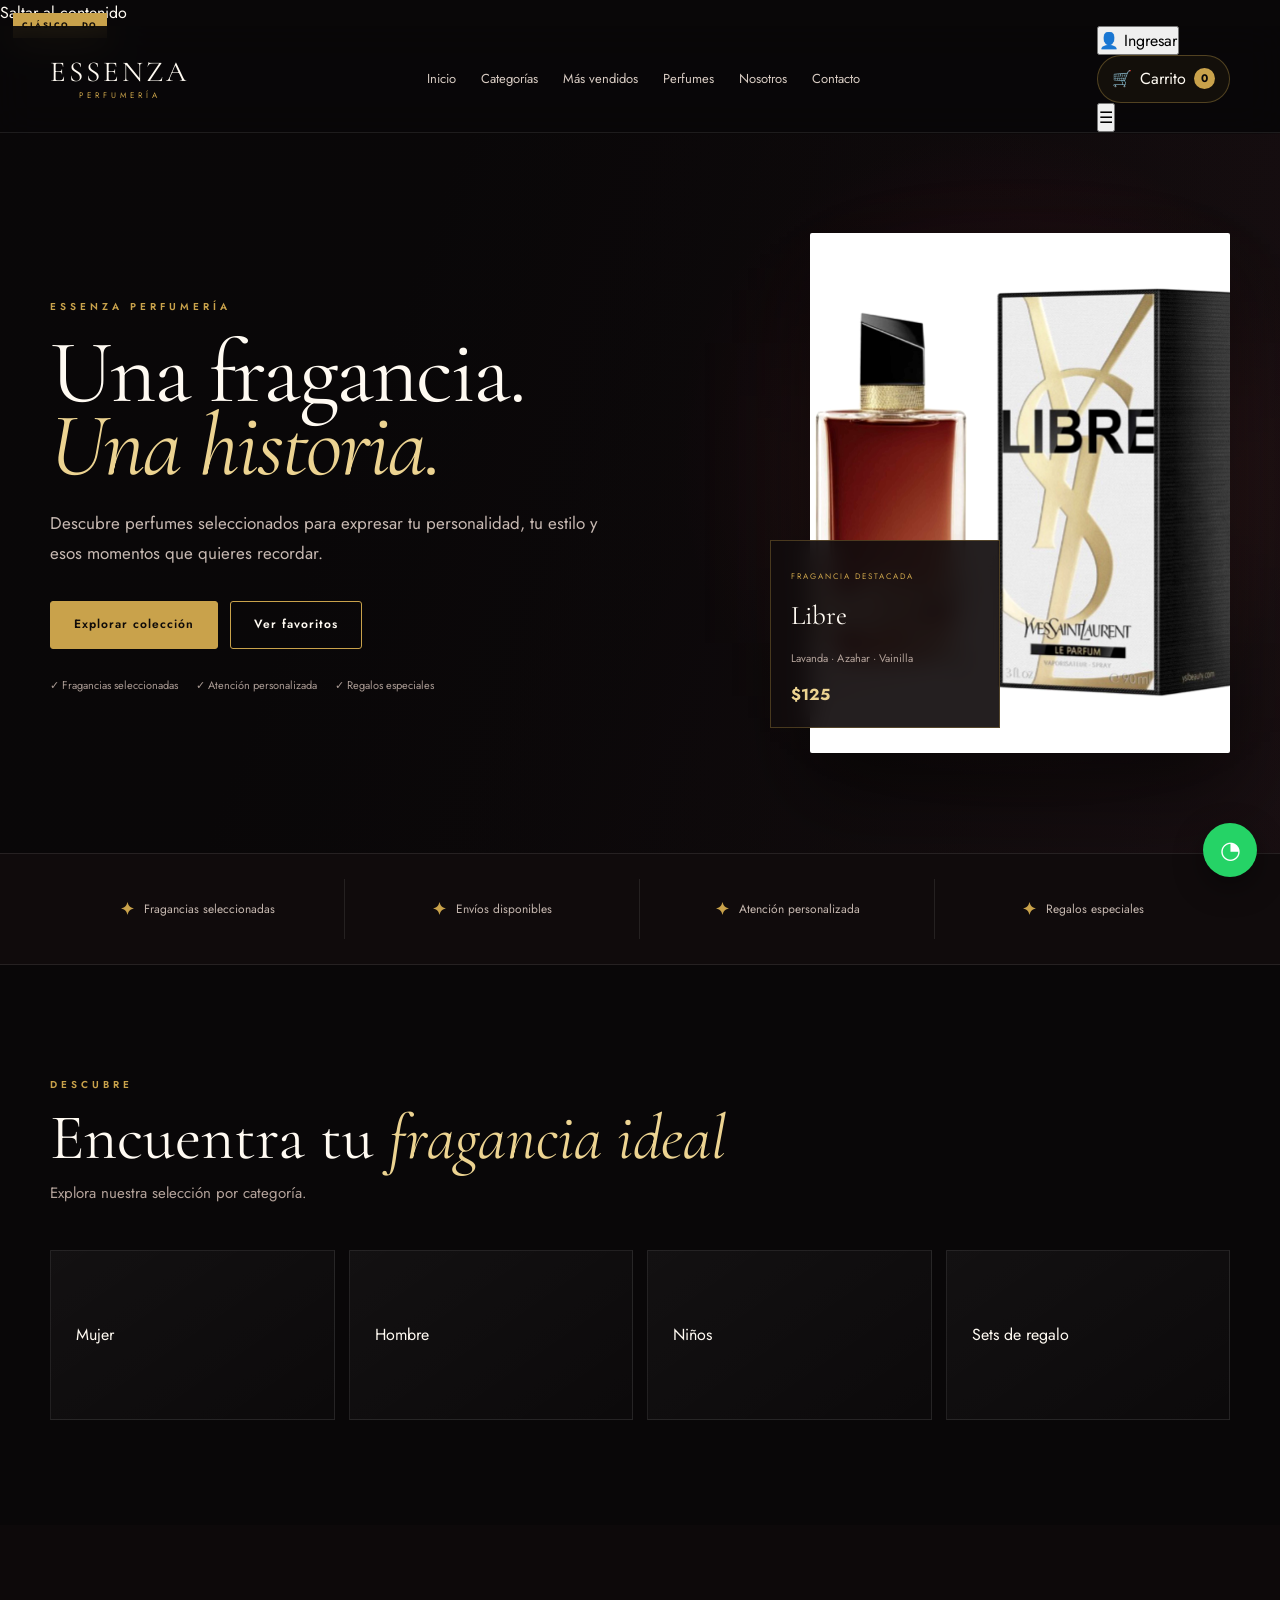
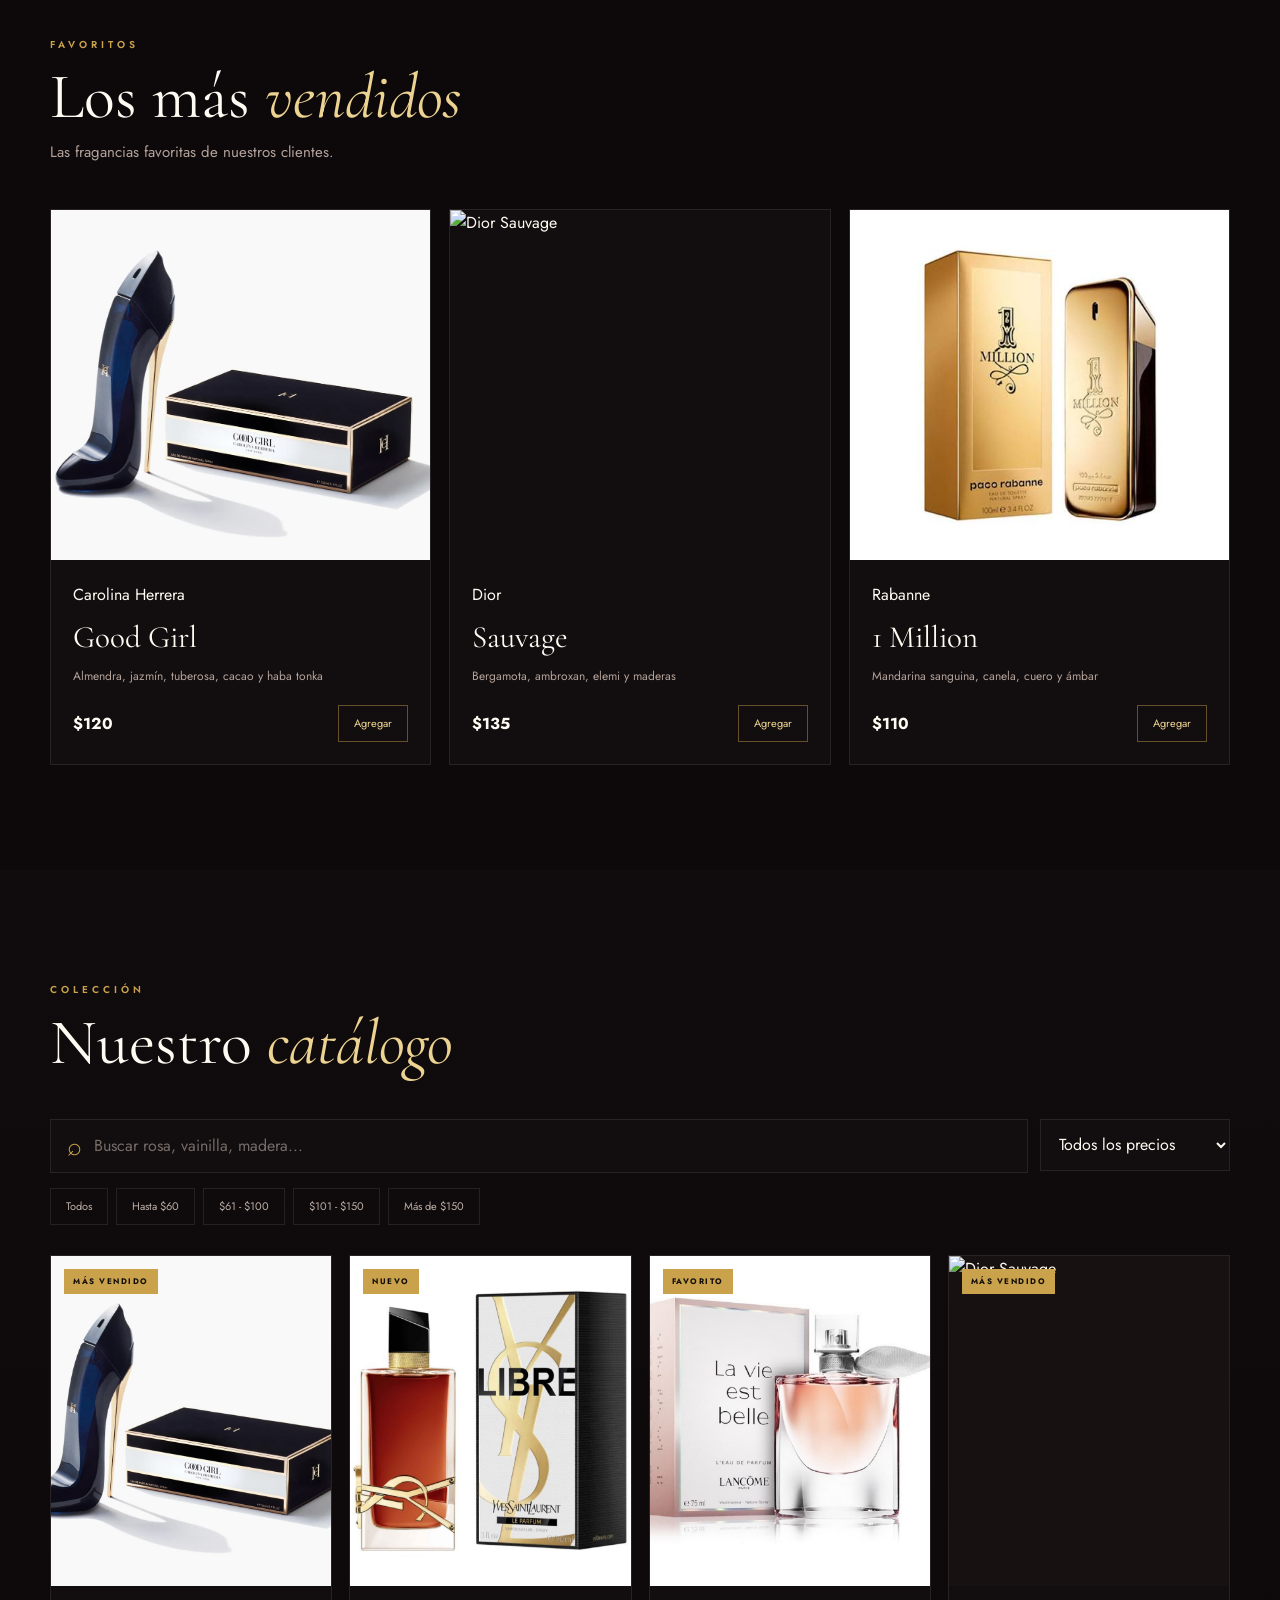
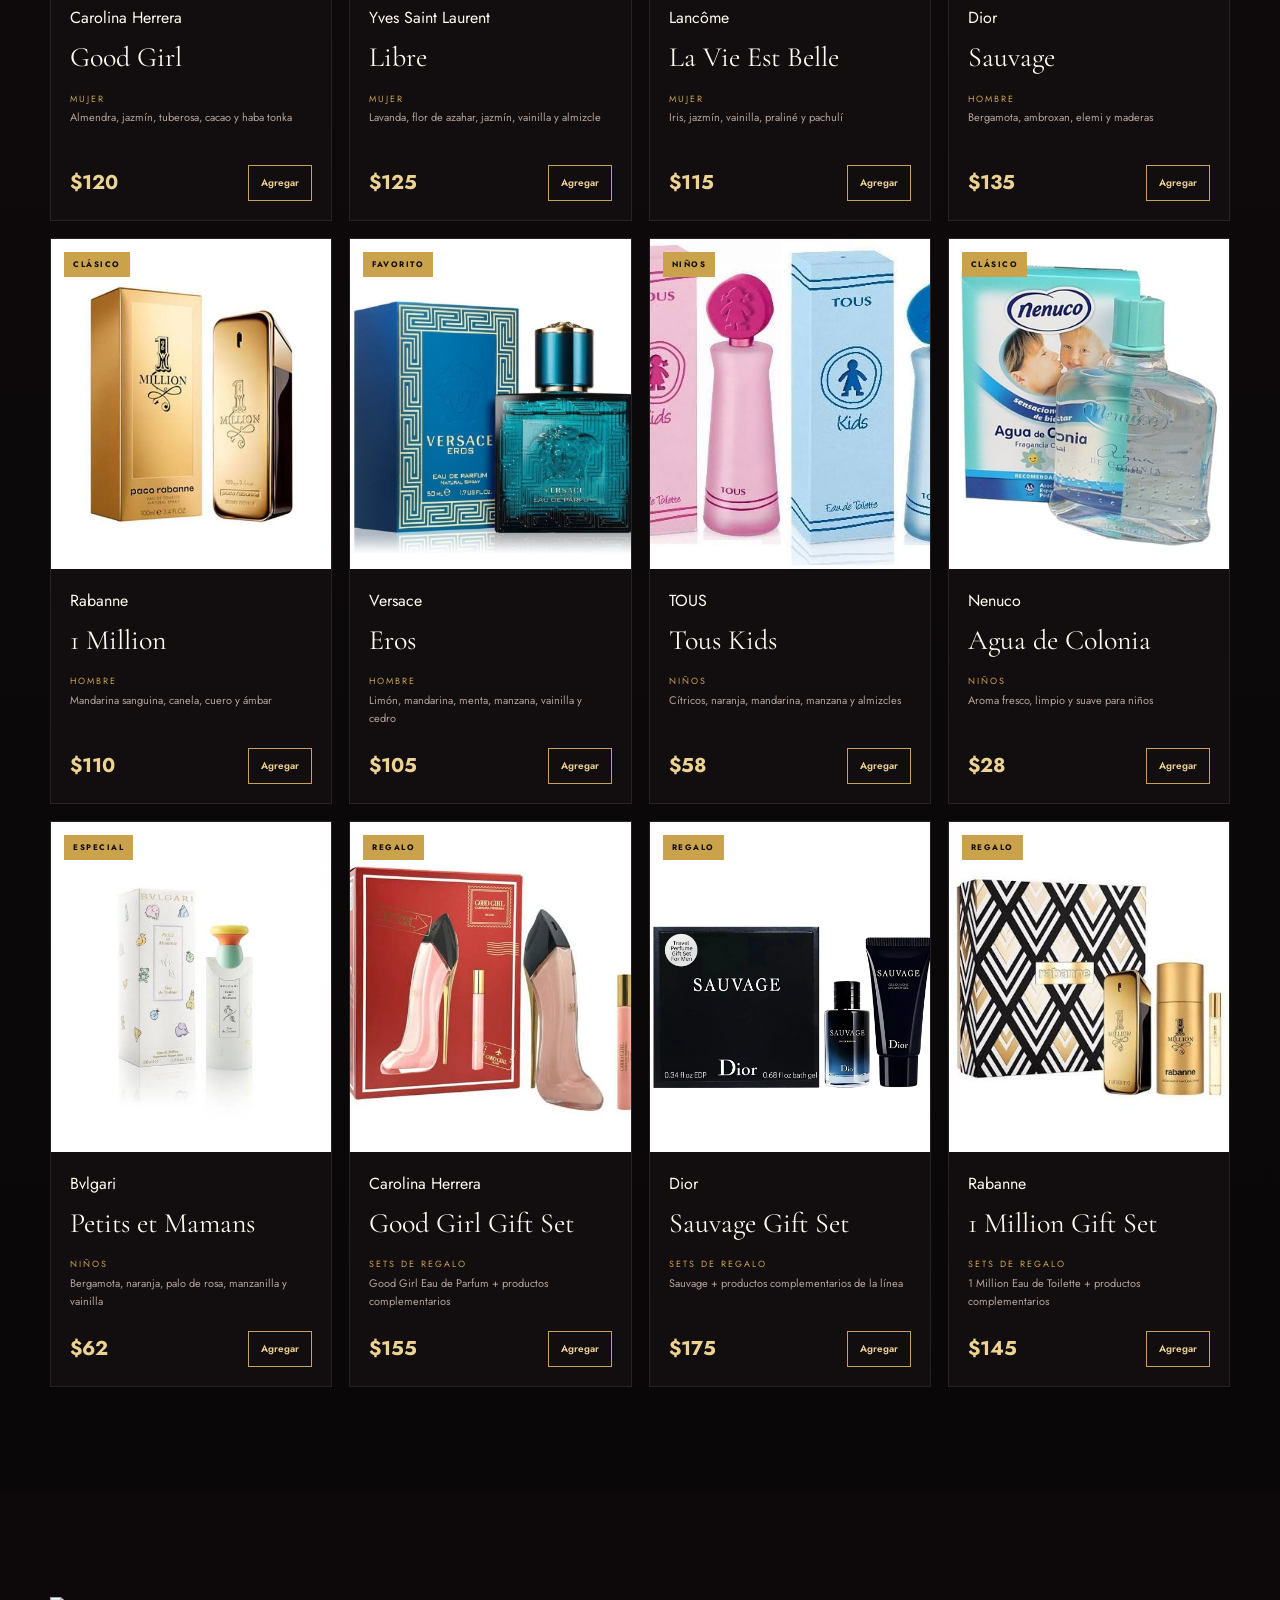
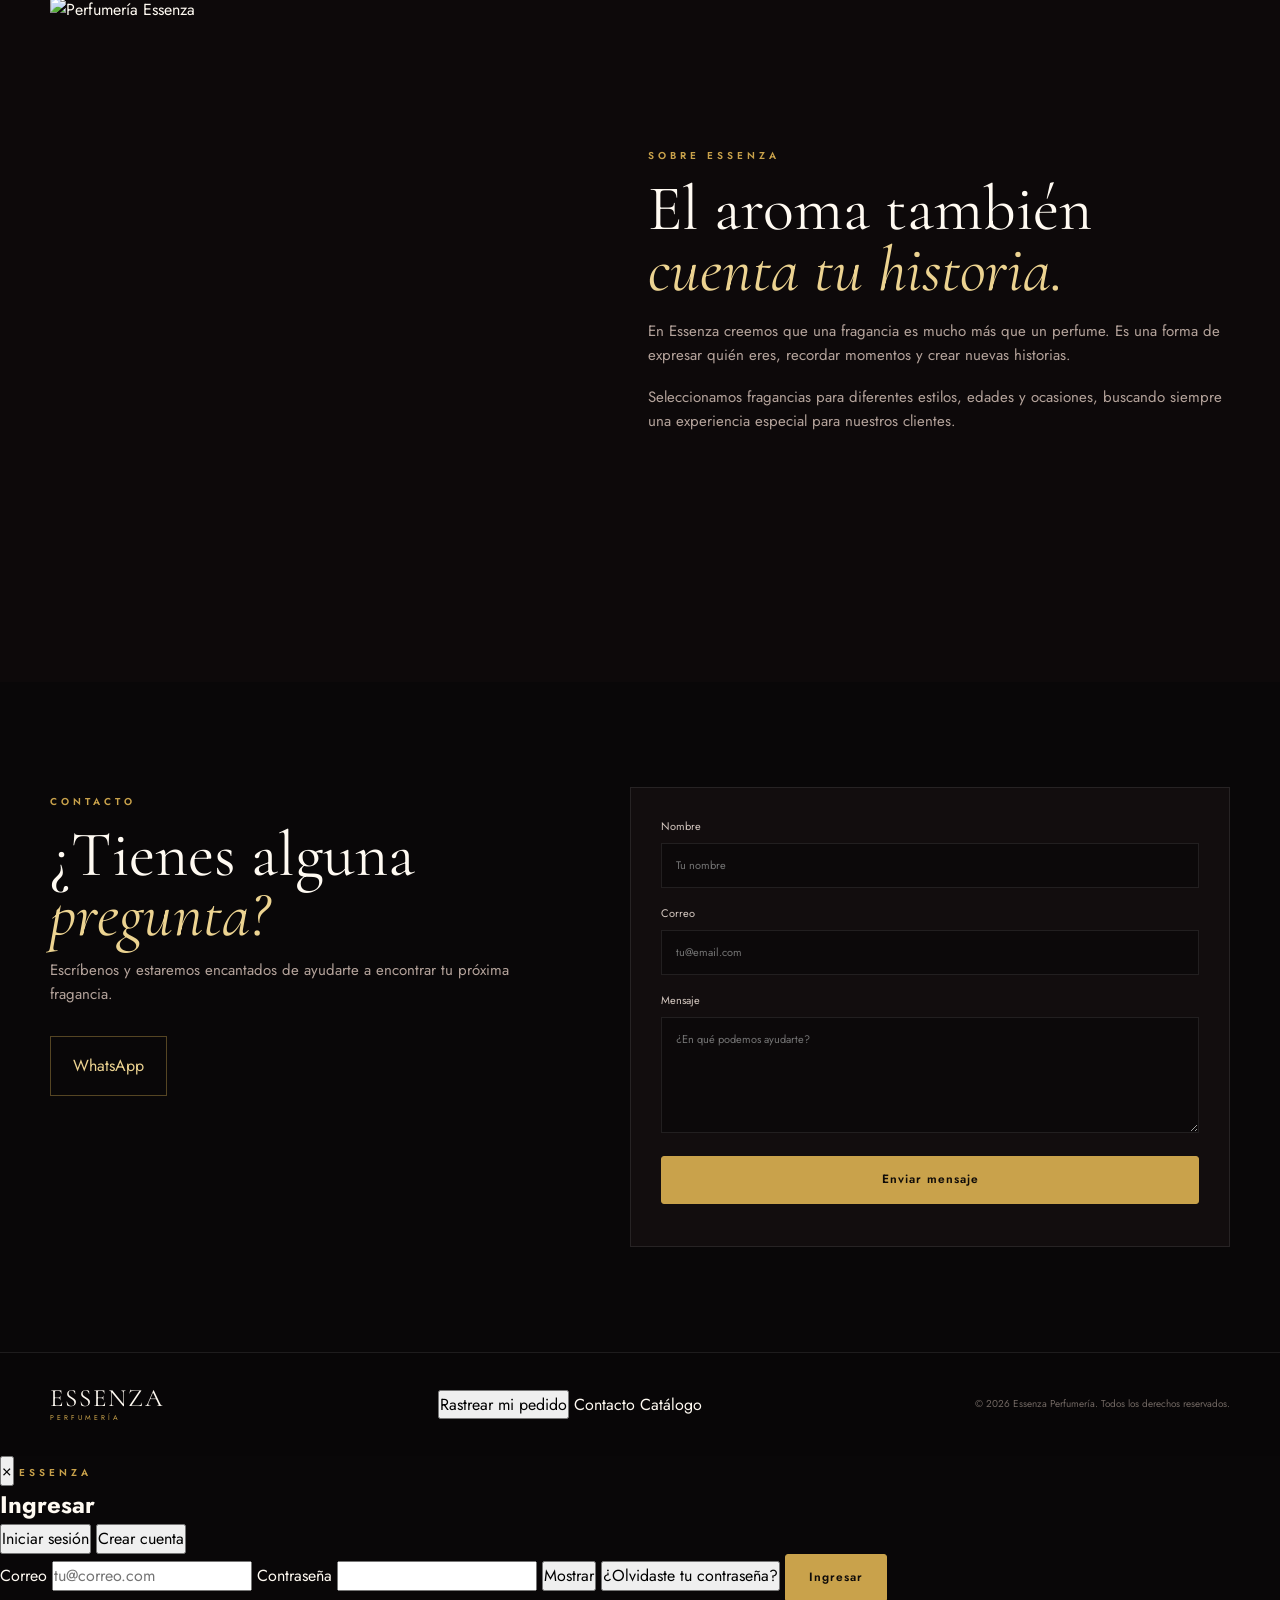
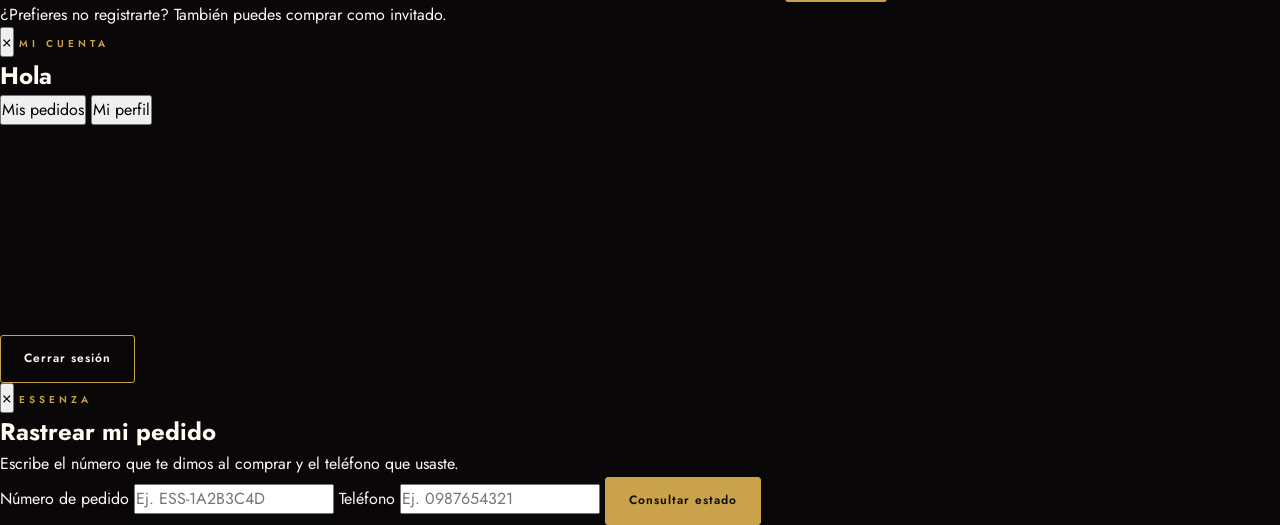
==== commit e2a41d4d: "index.html" ====
--- a/index.html
+++ b/index.html
@@ -21,6 +21,9 @@
 
 <body>
 
+<a class="skip-link" href="#main">Saltar al contenido</a>
+
+
 <header class="header">
     <div class="wrap">
         <nav>
@@ -30,7 +33,7 @@
                 <span>PERFUMERÍA</span>
             </a>
 
-            <div class="nav-links">
+            <div class="nav-links" id="navLinks">
                 <a href="#inicio">Inicio</a>
                 <a href="#categorias">Categorías</a>
                 <a href="#destacados">Más vendidos</a>
@@ -39,23 +42,48 @@
                 <a href="#contacto">Contacto</a>
             </div>
 
-            <button
-                class="cartbtn"
-                id="open"
-                type="button"
-                aria-label="Abrir carrito"
-            >
-                🛒
-                <span>Carrito</span>
-                <b id="count">0</b>
-            </button>
+            <div class="nav-actions">
+
+                <button
+                    class="accountbtn"
+                    id="accountBtn"
+                    type="button"
+                    aria-label="Ingresar o crear cuenta"
+                >
+                    <span aria-hidden="true">👤</span>
+                    <span id="accountLabel">Ingresar</span>
+                </button>
+
+                <button
+                    class="cartbtn"
+                    id="open"
+                    type="button"
+                    aria-label="Abrir carrito"
+                >
+                    🛒
+                    <span>Carrito</span>
+                    <b id="count">0</b>
+                </button>
+
+                <button
+                    class="menubtn"
+                    id="menuBtn"
+                    type="button"
+                    aria-label="Abrir menú"
+                    aria-expanded="false"
+                    aria-controls="navLinks"
+                >
+                    ☰
+                </button>
+
+            </div>
 
         </nav>
     </div>
 </header>
 
 
-<main>
+<main id="main">
 
     <!-- =========================
          HERO
@@ -111,26 +139,27 @@
                 <div class="hero-glow"></div>
 
                 <img
-                    src="https://images.unsplash.com/photo-1594035910387-fea47794261f?auto=format&fit=crop&w=800&q=85"
-                    alt="Perfume Rosa Imperial"
+                    src="img/libre.jpg"
+                    alt="Perfume Libre de Yves Saint Laurent"
+                    data-open="2"
                 >
 
-                <div class="hero-card">
+                <div class="hero-card" data-open="2">
 
                     <small>
                         FRAGANCIA DESTACADA
                     </small>
 
                     <strong>
-                        Rosa Imperial
+                        Libre
                     </strong>
 
                     <span>
-                        Rosa · Peonía · Ámbar
+                        Lavanda · Azahar · Vainilla
                     </span>
 
-                    <b>
-                        $78
+                    <b id="heroPrice">
+                        $125
                     </b>
 
                 </div>
@@ -278,23 +307,11 @@
                 </div>
 
                 <select id="price" aria-label="Filtrar por precio">
-
-                    <option value="all">
-                        Todos los precios
-                    </option>
-
-                    <option value="0-50">
-                        Hasta $50
-                    </option>
-
-                    <option value="50-90">
-                        $50 a $90
-                    </option>
-
-                    <option value="90-999">
-                        Más de $90
-                    </option>
-
+                    <option value="all">Todos los precios</option>
+                    <option value="0-60">Hasta $60</option>
+                    <option value="61-100">$61 a $100</option>
+                    <option value="101-150">$101 a $150</option>
+                    <option value="151-999">Más de $150</option>
                 </select>
 
             </div>
@@ -463,6 +480,12 @@
             <span>PERFUMERÍA</span>
 
         </div>
+
+        <nav class="footer-links" aria-label="Enlaces del pie de página">
+            <button type="button" class="link-btn" data-open-track>Rastrear mi pedido</button>
+            <a href="#contacto">Contacto</a>
+            <a href="#catalogo">Catálogo</a>
+        </nav>
 
         <p>
             © 2026 Essenza Perfumería. Todos los derechos reservados.
@@ -559,7 +582,7 @@
         </button>
 
         <small>
-            Completa tus datos de entrega para realizar tu pedido.
+            En el siguiente paso eliges tu forma de pago.
         </small>
 
     </div>
@@ -649,7 +672,7 @@
 
                 <div>
                     <span>DISPONIBILIDAD</span>
-                    <strong class="available">
+                    <strong class="available" id="productModalStock">
                         Disponible
                     </strong>
                 </div>
@@ -732,6 +755,10 @@
             novalidate
         >
 
+            <div class="checkout-account" id="checkoutAccount"></div>
+
+            <h3 class="form-step"><span>1</span> Tus datos</h3>
+
             <div class="form-row">
 
                 <label>
@@ -752,6 +779,7 @@
                     <input
                         id="customerPhone"
                         type="tel"
+                        inputmode="tel"
                         placeholder="Ej. 0987654321"
                         autocomplete="tel"
                         required
@@ -760,6 +788,8 @@
 
             </div>
 
+
+            <h3 class="form-step"><span>2</span> Entrega</h3>
 
             <label>
                 Dirección de entrega *
@@ -773,54 +803,13 @@
                 >
             </label>
 
-
             <div class="form-row">
 
                 <label>
                     Ciudad *
 
-                    <select id="customerCity" required>
-
-                        <option value="">
-                            Selecciona una ciudad
-                        </option>
-
-                        <option value="Quito">
-                            Quito
-                        </option>
-
-                        <option value="Guayaquil">
-                            Guayaquil
-                        </option>
-
-                        <option value="Cuenca">
-                            Cuenca
-                        </option>
-
-                        <option value="Ambato">
-                            Ambato
-                        </option>
-
-                        <option value="Riobamba">
-                            Riobamba
-                        </option>
-
-                        <option value="Santo Domingo">
-                            Santo Domingo
-                        </option>
-
-                        <option value="Ibarra">
-                            Ibarra
-                        </option>
-
-                        <option value="Otra ciudad">
-                            Otra ciudad
-                        </option>
-
-                    </select>
-
+                    <select id="customerCity" required></select>
                 </label>
-
 
                 <label>
                     Sector
@@ -834,7 +823,6 @@
 
             </div>
 
-
             <label>
                 Referencia de entrega
 
@@ -846,25 +834,37 @@
             </label>
 
 
+            <h3 class="form-step"><span>3</span> Pago</h3>
+
             <label>
                 Método de pago *
 
                 <select id="paymentMethod" required>
-
-                    <option value="">
-                        Selecciona una opción
-                    </option>
-
-                    <option value="Transferencia bancaria">
-                        Transferencia bancaria
-                    </option>
-
-                    <option value="Pago contra entrega">
-                        Pago contra entrega
-                    </option>
-
+                    <option value="">Selecciona una opción</option>
+                    <option value="Transferencia bancaria">Transferencia bancaria</option>
+                    <option value="Pago contra entrega">Pago contra entrega</option>
                 </select>
-
+            </label>
+
+            <!-- Se llena desde script.js según el método elegido -->
+            <div class="pay-info" id="payInfo" hidden></div>
+
+            <label id="proofLabel" hidden>
+                Número de comprobante de la transferencia *
+
+                <input
+                    id="paymentProof"
+                    type="text"
+                    inputmode="numeric"
+                    placeholder="Ej. 123456789"
+                    autocomplete="off"
+                >
+            </label>
+
+
+            <label class="check-row" id="saveProfileWrap" hidden>
+                <input type="checkbox" id="saveProfile" checked>
+                <span>Guardar estos datos en mi cuenta para la próxima compra</span>
             </label>
 
 
@@ -877,6 +877,7 @@
             <div
                 class="checkout-error"
                 id="checkoutError"
+                role="alert"
             ></div>
 
 
@@ -903,7 +904,7 @@
     id="successOverlay"
 >
 
-    <div class="success-modal">
+    <div class="success-modal" role="dialog" aria-modal="true" aria-labelledby="successTitle">
 
         <div class="success-icon">
             ✓
@@ -913,35 +914,30 @@
             ESSENZA PERFUMERÍA
         </span>
 
-        <h2>
-            ¡Compra realizada con éxito!
+        <h2 id="successTitle">
+            ¡Pedido recibido!
         </h2>
 
         <p>
-            Gracias por tu compra. Hemos recibido tu pedido
-            correctamente.
+            Tu pedido N.º <strong id="successOrder"></strong>
+            fue enviado correctamente.
         </p>
 
-        <p class="success-small">
-            Ahora puedes enviarnos los detalles por WhatsApp
-            para coordinar tu entrega.
-        </p>
+        <div class="success-details" id="successDetails"></div>
 
         <div class="success-actions">
 
-            <a
-                id="successWhatsapp"
-                class="btn"
-                href="#"
-                target="_blank"
-                rel="noopener"
+            <button
+                id="successTrack"
+                class="btn line"
+                type="button"
             >
-                Enviar pedido por WhatsApp
-            </a>
+                Rastrear mi pedido
+            </button>
 
             <button
                 id="successClose"
-                class="btn line"
+                class="btn"
                 type="button"
             >
                 Seguir comprando
@@ -954,6 +950,240 @@
 </div>
 
 
+<!-- =========================
+     INGRESAR / CREAR CUENTA
+========================== -->
+
+<div class="m-overlay" id="authOverlay">
+
+    <div class="m-box auth-box" role="dialog" aria-modal="true" aria-labelledby="authTitle">
+
+        <button class="m-close" type="button" data-close-modal aria-label="Cerrar">×</button>
+
+        <span class="eyebrow">ESSENZA</span>
+        <h2 id="authTitle">Ingresar</h2>
+
+        <div class="auth-tabs" id="authTabs" role="tablist">
+            <button type="button" role="tab" class="active" data-auth-tab="login" aria-selected="true">Iniciar sesión</button>
+            <button type="button" role="tab" data-auth-tab="register" aria-selected="false">Crear cuenta</button>
+        </div>
+
+
+        <form class="auth-form" id="loginForm" data-auth-panel="login" novalidate>
+
+            <label>
+                Correo
+                <input id="loginEmail" type="email" autocomplete="email" placeholder="tu@correo.com" required>
+            </label>
+
+            <label>
+                Contraseña
+                <span class="pass-field">
+                    <input id="loginPass" type="password" autocomplete="current-password" required>
+                    <button type="button" class="pass-toggle" data-toggle-pass="loginPass" aria-pressed="false">Mostrar</button>
+                </span>
+            </label>
+
+            <button type="button" class="link-btn" data-auth="recover">¿Olvidaste tu contraseña?</button>
+
+            <p class="form-msg" id="loginError" role="alert" hidden></p>
+
+            <button class="btn" type="submit">Ingresar</button>
+
+        </form>
+
+
+        <form class="auth-form" id="registerForm" data-auth-panel="register" novalidate hidden>
+
+            <label>
+                Nombre
+                <input id="regName" type="text" autocomplete="name" placeholder="Tu nombre" required>
+            </label>
+
+            <label>
+                Correo
+                <input id="regEmail" type="email" autocomplete="email" placeholder="tu@correo.com" required>
+            </label>
+
+            <label>
+                Contraseña
+                <span class="pass-field">
+                    <input id="regPass" type="password" autocomplete="new-password" minlength="8" required aria-describedby="regPassHint">
+                    <button type="button" class="pass-toggle" data-toggle-pass="regPass" aria-pressed="false">Mostrar</button>
+                </span>
+                <small class="field-hint" id="regPassHint">Mínimo 8 caracteres.</small>
+            </label>
+
+            <p class="form-msg" id="registerError" role="alert" hidden></p>
+
+            <button class="btn" type="submit">Crear cuenta</button>
+
+        </form>
+
+
+        <form class="auth-form" id="recoverForm" data-auth-panel="recover" novalidate hidden>
+
+            <p class="auth-help">Escribe tu correo y te enviaremos un enlace para crear una nueva contraseña.</p>
+
+            <label>
+                Correo
+                <input id="recEmail" type="email" autocomplete="email" placeholder="tu@correo.com" required>
+            </label>
+
+            <p class="form-msg" id="recoverMsg" role="alert" hidden></p>
+
+            <button class="btn" type="submit">Enviar enlace</button>
+            <button type="button" class="link-btn" data-auth="login">← Volver a iniciar sesión</button>
+
+        </form>
+
+
+        <form class="auth-form" id="newPassForm" data-auth-panel="newpass" novalidate hidden>
+
+            <p class="auth-help">Elige tu nueva contraseña.</p>
+
+            <label>
+                Nueva contraseña
+                <span class="pass-field">
+                    <input id="newPass" type="password" autocomplete="new-password" minlength="8" required>
+                    <button type="button" class="pass-toggle" data-toggle-pass="newPass" aria-pressed="false">Mostrar</button>
+                </span>
+                <small class="field-hint">Mínimo 8 caracteres.</small>
+            </label>
+
+            <p class="form-msg" id="newPassError" role="alert" hidden></p>
+
+            <button class="btn" type="submit">Guardar contraseña</button>
+
+        </form>
+
+
+        <p class="auth-guest">
+            ¿Prefieres no registrarte? También puedes comprar como invitado.
+        </p>
+
+    </div>
+
+</div>
+
+
+<!-- =========================
+     MI CUENTA
+========================== -->
+
+<div class="m-overlay" id="accountOverlay">
+
+    <div class="m-box account-box" role="dialog" aria-modal="true" aria-labelledby="accountName">
+
+        <button class="m-close" type="button" data-close-modal aria-label="Cerrar">×</button>
+
+        <span class="eyebrow">MI CUENTA</span>
+        <h2 id="accountName">Hola</h2>
+        <p class="account-email" id="accountEmail"></p>
+
+        <div class="auth-tabs" role="tablist">
+            <button type="button" role="tab" class="active" data-tab="orders" aria-selected="true">Mis pedidos</button>
+            <button type="button" role="tab" data-tab="profile" aria-selected="false">Mi perfil</button>
+        </div>
+
+        <section id="panelOrders" class="account-panel">
+            <div id="ordersList"></div>
+        </section>
+
+        <section id="panelProfile" class="account-panel" hidden>
+
+            <form id="profileForm" class="auth-form" novalidate>
+
+                <p class="auth-help">Estos datos se completan solos cuando compras.</p>
+
+                <label>
+                    Nombre completo
+                    <input id="pfName" type="text" autocomplete="name">
+                </label>
+
+                <label>
+                    Teléfono
+                    <input id="pfPhone" type="tel" inputmode="tel" autocomplete="tel" placeholder="Ej. 0987654321">
+                </label>
+
+                <label>
+                    Dirección de entrega
+                    <input id="pfAddress" type="text" autocomplete="street-address">
+                </label>
+
+                <div class="form-row">
+                    <label>
+                        Ciudad
+                        <select id="pfCity"></select>
+                    </label>
+
+                    <label>
+                        Sector
+                        <input id="pfSector" type="text">
+                    </label>
+                </div>
+
+                <label>
+                    Referencia de entrega
+                    <textarea id="pfReference" rows="2"></textarea>
+                </label>
+
+                <p class="form-msg" id="profileMsg" role="status" hidden></p>
+
+                <button class="btn" type="submit">Guardar mis datos</button>
+
+            </form>
+
+        </section>
+
+        <button class="btn line logout" id="logoutBtn" type="button">Cerrar sesión</button>
+
+    </div>
+
+</div>
+
+
+<!-- =========================
+     RASTREAR PEDIDO
+========================== -->
+
+<div class="m-overlay" id="trackOverlay">
+
+    <div class="m-box" role="dialog" aria-modal="true" aria-labelledby="trackTitle">
+
+        <button class="m-close" type="button" data-close-modal aria-label="Cerrar">×</button>
+
+        <span class="eyebrow">ESSENZA</span>
+        <h2 id="trackTitle">Rastrear mi pedido</h2>
+        <p class="auth-help">Escribe el número que te dimos al comprar y el teléfono que usaste.</p>
+
+        <form id="trackForm" class="auth-form" novalidate>
+
+            <label>
+                Número de pedido
+                <input id="trackNumber" type="text" placeholder="Ej. ESS-1A2B3C4D" autocomplete="off">
+            </label>
+
+            <label>
+                Teléfono
+                <input id="trackPhone" type="tel" inputmode="tel" placeholder="Ej. 0987654321" autocomplete="tel">
+            </label>
+
+            <button class="btn" type="submit">Consultar estado</button>
+
+        </form>
+
+        <div id="trackResult" aria-live="polite"></div>
+
+    </div>
+
+</div>
+
+
+<div class="toast" id="toast" role="status" aria-live="polite"></div>
+
+
+<script src="https://cdn.jsdelivr.net/npm/@supabase/supabase-js@2.117.3/dist/umd/supabase.js"></script>
 <script src="script.js"></script>
 
 </body>
--- a/style.css
+++ b/style.css
@@ -33,7 +33,7 @@
     line-height: 1.6;
 }
 
-body::selection {
+::selection {
     background: var(--gold);
     color: var(--ink);
 }
@@ -151,10 +151,6 @@
 .cartbtn:hover {
     background: rgba(201,162,75,.14);
     border-color: var(--gold);
-}
-
-.cart-icon {
-    font-size: 15px;
 }
 
 .cartbtn b {
@@ -263,7 +259,12 @@
     position: absolute;
     inset: 0;
     background:
-        linear-gradient(90deg, rgba(9,7,8,.9) 0%, rgba(9,7,8,.55) 50%, rgba(9,7,8,.15) 100%);
+        linear-gradient(
+            90deg,
+            rgba(9,7,8,.9) 0%,
+            rgba(9,7,8,.55) 50%,
+            rgba(9,7,8,.15) 100%
+        );
 }
 
 .hero-wrap {
@@ -487,6 +488,7 @@
 .featured-card .product-image {
     height: 350px;
     overflow: hidden;
+    cursor: pointer;
 }
 
 .featured-card img {
@@ -515,6 +517,7 @@
     font-family: var(--serif);
     font-size: 31px;
     font-weight: 400;
+    cursor: pointer;
 }
 
 .featured-info p {
@@ -651,6 +654,7 @@
     height: 330px;
     overflow: hidden;
     background: #181112;
+    cursor: pointer;
 }
 
 .product-photo {
@@ -693,6 +697,7 @@
     font-family: var(--serif);
     font-size: 28px;
     font-weight: 400;
+    cursor: pointer;
 }
 
 .notes {
@@ -745,6 +750,184 @@
 .empty p {
     color: var(--mute);
     margin-top: 5px;
+}
+
+
+/* =========================
+   PRODUCT MODAL
+========================= */
+
+.product-overlay {
+    position: fixed;
+    inset: 0;
+    z-index: 1350;
+    display: flex;
+    justify-content: center;
+    align-items: center;
+    padding: 20px;
+    background: rgba(0,0,0,.82);
+    backdrop-filter: blur(10px);
+    opacity: 0;
+    visibility: hidden;
+    transition: .3s;
+}
+
+.product-overlay.open {
+    opacity: 1;
+    visibility: visible;
+}
+
+.product-modal {
+    position: relative;
+    width: min(900px, 100%);
+    max-height: 90vh;
+    display: grid;
+    grid-template-columns: .9fr 1.1fr;
+    overflow: hidden;
+    background:
+        linear-gradient(
+            145deg,
+            #1b1214,
+            #100b0c
+        );
+    border: 1px solid rgba(201,162,75,.35);
+    box-shadow: 0 40px 100px rgba(0,0,0,.65);
+    transform: translateY(20px) scale(.97);
+    transition: .3s ease;
+}
+
+.product-overlay.open .product-modal {
+    transform: translateY(0) scale(1);
+}
+
+.product-close {
+    position: absolute;
+    z-index: 5;
+    top: 16px;
+    right: 16px;
+    width: 38px;
+    height: 38px;
+    border: 1px solid rgba(255,255,255,.12);
+    background: rgba(0,0,0,.35);
+    color: var(--white);
+    font-size: 25px;
+    transition: .25s;
+}
+
+.product-close:hover {
+    border-color: var(--gold);
+    color: var(--gold-light);
+}
+
+.product-modal-image {
+    position: relative;
+    min-height: 570px;
+    background: #0e090a;
+    overflow: hidden;
+}
+
+.product-modal-image img {
+    width: 100%;
+    height: 100%;
+    object-fit: cover;
+}
+
+.product-modal-tag {
+    position: absolute;
+    left: 20px;
+    top: 20px;
+    padding: 7px 11px;
+    background: var(--gold);
+    color: #120d09;
+    font-size: 8px;
+    font-weight: 700;
+    letter-spacing: 1.5px;
+}
+
+.product-modal-content {
+    display: flex;
+    flex-direction: column;
+    justify-content: center;
+    padding: 55px 48px;
+}
+
+.product-modal-category {
+    color: var(--gold);
+    font-size: 9px;
+    letter-spacing: 3px;
+    text-transform: uppercase;
+}
+
+.product-modal-content h2 {
+    margin: 10px 0 7px;
+    font-family: var(--serif);
+    font-size: clamp(45px, 5vw, 64px);
+    font-weight: 400;
+    line-height: .9;
+}
+
+.product-modal-notes {
+    color: var(--gold-light);
+    font-size: 13px;
+    letter-spacing: .5px;
+}
+
+.product-modal-description {
+    margin-top: 22px;
+    color: #bfb0a9;
+    font-size: 13px;
+    line-height: 1.8;
+}
+
+.product-details {
+    display: grid;
+    grid-template-columns: repeat(3, 1fr);
+    gap: 10px;
+    margin-top: 30px;
+    padding: 17px 0;
+    border-top: 1px solid var(--line);
+    border-bottom: 1px solid var(--line);
+}
+
+.product-details div {
+    display: flex;
+    flex-direction: column;
+    gap: 4px;
+}
+
+.product-details span {
+    color: #746a66;
+    font-size: 8px;
+    letter-spacing: 1.5px;
+}
+
+.product-details strong {
+    color: #ded0c8;
+    font-size: 11px;
+    font-weight: 500;
+}
+
+.product-details .available {
+    color: var(--gold-light);
+}
+
+.product-modal-bottom {
+    display: flex;
+    align-items: center;
+    justify-content: space-between;
+    gap: 20px;
+    margin-top: 28px;
+}
+
+.product-modal-price {
+    color: var(--gold-light);
+    font-family: var(--serif);
+    font-size: 34px;
+    font-weight: 400;
+}
+
+.product-modal-bottom .btn {
+    min-width: 190px;
 }
 
 
@@ -809,10 +992,6 @@
     font-size: 12px;
 }
 
-.about-points span::first-letter {
-    color: var(--gold);
-}
-
 
 /* =========================
    CONTACT
@@ -837,15 +1016,6 @@
 
 .contact-whatsapp:hover {
     background: rgba(201,162,75,.08);
-}
-
-.contact-whatsapp span {
-    font-weight: 600;
-}
-
-.contact-whatsapp small {
-    color: var(--mute);
-    margin-top: 2px;
 }
 
 .contact-form {
@@ -936,20 +1106,6 @@
     color: var(--gold);
     font-size: 7px;
     letter-spacing: 3px;
-}
-
-.footer-links {
-    display: flex;
-    gap: 18px;
-}
-
-.footer-links a {
-    color: var(--mute);
-    font-size: 11px;
-}
-
-.footer-links a:hover {
-    color: var(--gold-light);
 }
 
 .footer-inner p {
@@ -1041,8 +1197,7 @@
 }
 
 .drawer-header button,
-.checkout-close,
-.success-close {
+.checkout-close {
     width: 36px;
     height: 36px;
     border: 1px solid var(--line);
@@ -1052,8 +1207,7 @@
 }
 
 .drawer-header button:hover,
-.checkout-close:hover,
-.success-close:hover {
+.checkout-close:hover {
     border-color: var(--gold);
     color: var(--gold-light);
 }
@@ -1296,12 +1450,6 @@
     box-shadow: 0 30px 80px rgba(0,0,0,.6);
 }
 
-.success-close {
-    position: absolute;
-    top: 18px;
-    right: 18px;
-}
-
 .success-icon {
     width: 72px;
     height: 72px;
@@ -1375,6 +1523,18 @@
     .contact-grid {
         gap: 40px;
     }
+
+    .product-modal {
+        grid-template-columns: .8fr 1.2fr;
+    }
+
+    .product-modal-image {
+        min-height: 500px;
+    }
+
+    .product-modal-content {
+        padding: 40px 35px;
+    }
 }
 
 
@@ -1455,6 +1615,24 @@
         text-align: center;
     }
 
+    .product-modal {
+        grid-template-columns: 1fr;
+        max-height: 92vh;
+        overflow-y: auto;
+    }
+
+    .product-modal-image {
+        min-height: 300px;
+        height: 320px;
+    }
+
+    .product-modal-content {
+        padding: 35px 25px 30px;
+    }
+
+    .product-modal-content h2 {
+        font-size: 48px;
+    }
 }
 
 
@@ -1476,7 +1654,7 @@
         padding: 9px 11px;
     }
 
-    .cartbtn > span:not(.cart-icon) {
+    .cartbtn > span {
         display: none;
     }
 
@@ -1577,13 +1755,50 @@
         grid-template-columns: 1fr;
     }
 
-    .footer-links {
-        flex-wrap: wrap;
-        justify-content: center;
-    }
-
     .wa {
         right: 15px;
         bottom: 15px;
     }
-}
+
+    .product-modal {
+        width: 100%;
+    }
+
+    .product-modal-image {
+        height: 280px;
+        min-height: 280px;
+    }
+
+    .product-modal-content {
+        padding: 30px 20px 25px;
+    }
+
+    .product-modal-content h2 {
+        font-size: 43px;
+    }
+
+    .product-details {
+        grid-template-columns: 1fr 1fr;
+    }
+
+    .product-details div:last-child {
+        grid-column: 1 / -1;
+    }
+
+    .product-modal-bottom {
+        flex-direction: column;
+        align-items: stretch;
+    }
+
+    .product-modal-bottom .btn {
+        width: 100%;
+    }
+
+    .it {
+        grid-template-columns: 58px 1fr;
+    }
+
+    .cart-price {
+        grid-column: 2;
+    }
+}
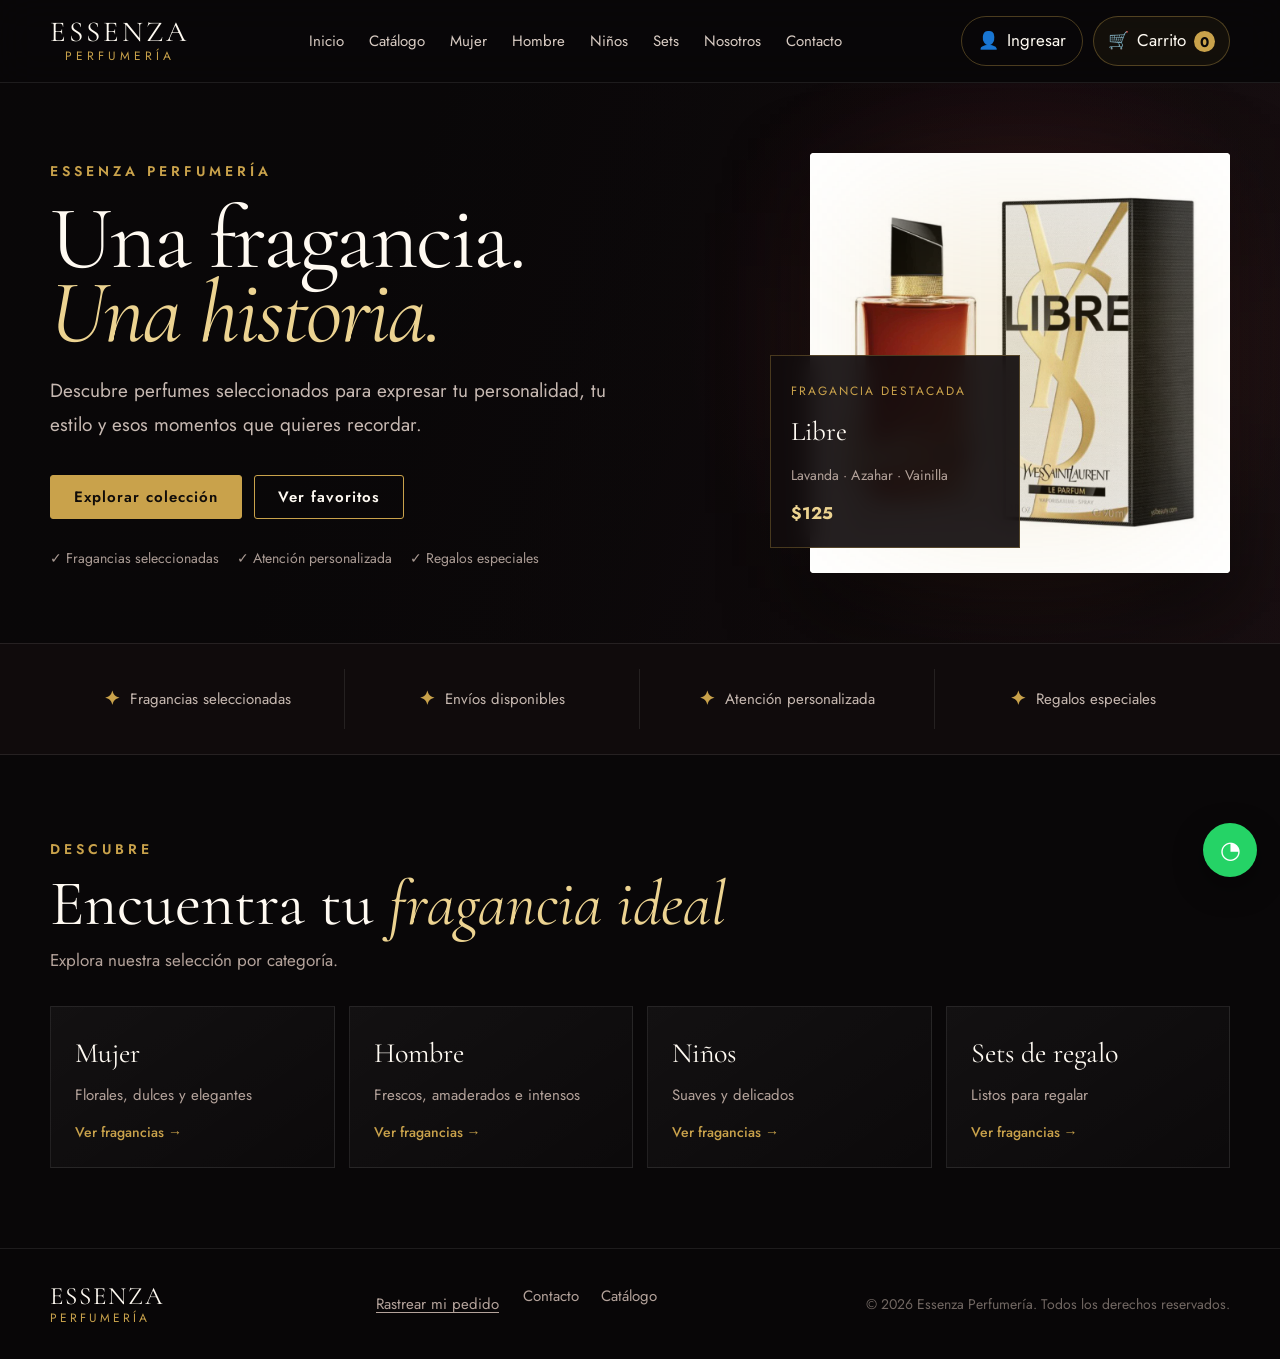
==== commit b2936526: "Add files via upload" ====
--- a/index.html
+++ b/index.html
@@ -1,1190 +1,656 @@
 <!DOCTYPE html>
+
 <html lang="es">
 <head>
-    <meta charset="UTF-8">
-    <meta name="viewport" content="width=device-width, initial-scale=1.0">
-
-    <meta
-        name="description"
-        content="Essenza Perfumería - Fragancias elegantes para mujer, hombre, niños y sets de regalo."
-    >
-
-    <title>Essenza | Perfumería</title>
-
-    <link
-        href="https://fonts.googleapis.com/css2?family=Cormorant+Garamond:ital,wght@0,400;0,600;1,400&family=Jost:wght@300;400;500;600&display=swap"
-        rel="stylesheet"
-    >
-
-    <link rel="stylesheet" href="style.css">
+<meta charset="utf-8"/>
+<meta content="width=device-width, initial-scale=1.0" name="viewport"/>
+<meta content="Descubre Essenza Perfumería y encuentra fragancias seleccionadas." name="description"/>
+<title>Essenza | Inicio</title>
+<link href="https://fonts.googleapis.com/css2?family=Cormorant+Garamond:ital,wght@0,400;0,600;1,400&amp;family=Jost:wght@300;400;500;600&amp;display=swap" rel="stylesheet"/>
+<link href="style.css" rel="stylesheet"/>
 </head>
-
-<body>
-
+<body data-category="Todos" data-page="inicio">
 <a class="skip-link" href="#main">Saltar al contenido</a>
-
-
 <header class="header">
-    <div class="wrap">
-        <nav>
-
-            <a class="logo" href="#inicio">
+<div class="wrap">
+<nav>
+<a class="logo" href="index.html">
                 ESSENZA
                 <span>PERFUMERÍA</span>
-            </a>
-
-            <div class="nav-links" id="navLinks">
-                <a href="#inicio">Inicio</a>
-                <a href="#categorias">Categorías</a>
-                <a href="#destacados">Más vendidos</a>
-                <a href="#catalogo">Perfumes</a>
-                <a href="#nosotros">Nosotros</a>
-                <a href="#contacto">Contacto</a>
-            </div>
-
-            <div class="nav-actions">
-
-                <button
-                    class="accountbtn"
-                    id="accountBtn"
-                    type="button"
-                    aria-label="Ingresar o crear cuenta"
-                >
-                    <span aria-hidden="true">👤</span>
-                    <span id="accountLabel">Ingresar</span>
-                </button>
-
-                <button
-                    class="cartbtn"
-                    id="open"
-                    type="button"
-                    aria-label="Abrir carrito"
-                >
+</a>
+<div class="nav-links" id="navLinks">
+<a href="index.html">Inicio</a>
+<a href="catalogo.html">Catálogo</a>
+<a href="mujer.html">Mujer</a>
+<a href="hombre.html">Hombre</a>
+<a href="ninos.html">Niños</a>
+<a href="sets.html">Sets</a>
+<a href="nosotros.html">Nosotros</a>
+<a href="contacto.html">Contacto</a>
+</div>
+<div class="nav-actions">
+<button aria-label="Ingresar o crear cuenta" class="accountbtn" id="accountBtn" type="button">
+<span aria-hidden="true">👤</span>
+<span id="accountLabel">Ingresar</span>
+</button>
+<button aria-label="Abrir carrito" class="cartbtn" id="open" type="button">
                     🛒
                     <span>Carrito</span>
-                    <b id="count">0</b>
-                </button>
-
-                <button
-                    class="menubtn"
-                    id="menuBtn"
-                    type="button"
-                    aria-label="Abrir menú"
-                    aria-expanded="false"
-                    aria-controls="navLinks"
-                >
+<b id="count">0</b>
+</button>
+<button aria-controls="navLinks" aria-expanded="false" aria-label="Abrir menú" class="menubtn" id="menuBtn" type="button">
                     ☰
                 </button>
-
-            </div>
-
-        </nav>
-    </div>
+</div>
+</nav>
+</div>
 </header>
-
-
 <main id="main">
-
-    <!-- =========================
+<!-- =========================
          HERO
     ========================== -->
-
-    <section class="hero" id="inicio">
-
-        <div class="hero-overlay"></div>
-
-        <div class="wrap hero-wrap">
-
-            <div class="hero-content">
-
-                <span class="eyebrow">
+<section class="hero" id="inicio">
+<div class="hero-overlay"></div>
+<div class="wrap hero-wrap">
+<div class="hero-content">
+<span class="eyebrow">
                     ESSENZA PERFUMERÍA
                 </span>
-
-                <h1>
+<h1>
                     Una fragancia.
-                    <br>
-                    <em>Una historia.</em>
-                </h1>
-
-                <p>
+                    <br/>
+<em>Una historia.</em>
+</h1>
+<p>
                     Descubre perfumes seleccionados para expresar
                     tu personalidad, tu estilo y esos momentos
                     que quieres recordar.
                 </p>
-
-                <div class="hero-buttons">
-
-                    <a class="btn" href="#catalogo">
+<div class="hero-buttons">
+<a class="btn" href="catalogo.html">
                         Explorar colección
                     </a>
-
-                    <a class="btn line" href="#destacados">
+<a class="btn line" href="index.html#destacados">
                         Ver favoritos
                     </a>
-
-                </div>
-
-                <div class="hero-trust">
-                    <span>✓ Fragancias seleccionadas</span>
-                    <span>✓ Atención personalizada</span>
-                    <span>✓ Regalos especiales</span>
-                </div>
-
-            </div>
-
-
-            <div class="hero-product">
-
-                <div class="hero-glow"></div>
-
-                <img
-                    src="img/libre.jpg"
-                    alt="Perfume Libre de Yves Saint Laurent"
-                    data-open="2"
-                >
-
-                <div class="hero-card" data-open="2">
-
-                    <small>
+</div>
+<div class="hero-trust">
+<span>✓ Fragancias seleccionadas</span>
+<span>✓ Atención personalizada</span>
+<span>✓ Regalos especiales</span>
+</div>
+</div>
+<div class="hero-product">
+<div class="hero-glow"></div>
+<img alt="Perfume Libre de Yves Saint Laurent" data-open="2" src="img/libre.jpg"/>
+<div class="hero-card" data-open="2">
+<small>
                         FRAGANCIA DESTACADA
                     </small>
-
-                    <strong>
+<strong>
                         Libre
                     </strong>
-
-                    <span>
+<span>
                         Lavanda · Azahar · Vainilla
                     </span>
-
-                    <b id="heroPrice">
+<b id="heroPrice">
                         $125
                     </b>
-
-                </div>
-
-            </div>
-
-        </div>
-
-    </section>
-
-
-    <!-- =========================
+</div>
+</div>
+</div>
+</section>
+<!-- =========================
          BENEFICIOS
     ========================== -->
-
-    <section class="benefits">
-
-        <div class="wrap benefits-grid">
-
-            <div class="benefit">
-                <strong>✦</strong>
-                <span>Fragancias seleccionadas</span>
-            </div>
-
-            <div class="benefit">
-                <strong>✦</strong>
-                <span>Envíos disponibles</span>
-            </div>
-
-            <div class="benefit">
-                <strong>✦</strong>
-                <span>Atención personalizada</span>
-            </div>
-
-            <div class="benefit">
-                <strong>✦</strong>
-                <span>Regalos especiales</span>
-            </div>
-
-        </div>
-
-    </section>
-
-
-    <!-- =========================
+<section class="benefits">
+<div class="wrap benefits-grid">
+<div class="benefit">
+<strong>✦</strong>
+<span>Fragancias seleccionadas</span>
+</div>
+<div class="benefit">
+<strong>✦</strong>
+<span>Envíos disponibles</span>
+</div>
+<div class="benefit">
+<strong>✦</strong>
+<span>Atención personalizada</span>
+</div>
+<div class="benefit">
+<strong>✦</strong>
+<span>Regalos especiales</span>
+</div>
+</div>
+</section>
+<!-- =========================
          CATEGORÍAS
     ========================== -->
-
-    <section id="categorias">
-
-        <div class="wrap">
-
-            <div class="section-heading">
-
-                <span class="eyebrow">
+<section id="categorias">
+<div class="wrap">
+<div class="section-heading">
+<span class="eyebrow">
                     DESCUBRE
                 </span>
-
-                <h2>
+<h2>
                     Encuentra tu
                     <em>fragancia ideal</em>
-                </h2>
-
-                <p>
+</h2>
+<p>
                     Explora nuestra selección por categoría.
                 </p>
-
-            </div>
-
-            <div class="cats" id="cats"></div>
-
-        </div>
-
-    </section>
-
-
-    <!-- =========================
+</div>
+<div class="cats" id="cats"></div>
+</div>
+</section>
+<!-- =========================
          DESTACADOS
     ========================== -->
-
-    <section class="featured" id="destacados">
-
-        <div class="wrap">
-
-            <div class="section-heading">
-
-                <span class="eyebrow">
+<section class="featured" id="destacados">
+<div class="wrap">
+<div class="section-heading">
+<span class="eyebrow">
                     FAVORITOS
                 </span>
-
-                <h2>
+<h2>
                     Los más
                     <em>vendidos</em>
-                </h2>
-
-                <p>
+</h2>
+<p>
                     Las fragancias favoritas de nuestros clientes.
                 </p>
-
-            </div>
-
-            <div class="featured-grid" id="featuredGrid"></div>
-
-        </div>
-
-    </section>
-
-
-    <!-- =========================
+</div>
+<div class="featured-grid" id="featuredGrid"></div>
+</div>
+</section>
+<!-- =========================
          CATÁLOGO
     ========================== -->
-
-    <section id="catalogo" class="catalog-section">
-
-        <div class="wrap">
-
-            <div class="section-heading">
-
-                <span class="eyebrow">
+<section class="catalog-section" id="catalogo">
+<div class="wrap">
+<div class="section-heading">
+<span class="eyebrow">
                     COLECCIÓN
                 </span>
-
-                <h2>
+<h2>
                     Nuestro
                     <em>catálogo</em>
-                </h2>
-
-            </div>
-
-
-            <div class="tools">
-
-                <div class="search-box">
-
-                    <span>⌕</span>
-
-                    <input
-                        class="search"
-                        id="q"
-                        type="search"
-                        placeholder="Buscar rosa, vainilla, madera..."
-                        aria-label="Buscar perfumes"
-                    >
-
-                </div>
-
-                <select id="price" aria-label="Filtrar por precio">
-                    <option value="all">Todos los precios</option>
-                    <option value="0-60">Hasta $60</option>
-                    <option value="61-100">$61 a $100</option>
-                    <option value="101-150">$101 a $150</option>
-                    <option value="151-999">Más de $150</option>
-                </select>
-
-            </div>
-
-
-            <div class="chips" id="chips"></div>
-
-            <div class="grid" id="grid"></div>
-
-        </div>
-
-    </section>
-
-
-    <!-- =========================
+</h2>
+</div>
+<div class="tools">
+<div class="search-box">
+<span>⌕</span>
+<input aria-label="Buscar perfumes" class="search" id="q" placeholder="Buscar rosa, vainilla, madera..." type="search"/>
+</div>
+<select aria-label="Filtrar por precio" id="price">
+<option value="all">Todos los precios</option>
+<option value="0-60">Hasta $60</option>
+<option value="61-100">$61 a $100</option>
+<option value="101-150">$101 a $150</option>
+<option value="151-999">Más de $150</option>
+</select>
+</div>
+<div class="chips" id="chips"></div>
+<div class="grid" id="grid"></div>
+</div>
+</section>
+<!-- =========================
          NOSOTROS
     ========================== -->
-
-    <section class="about" id="nosotros">
-
-        <div class="wrap about-grid">
-
-            <div class="about-image">
-
-                <img
-                    src="https://images.unsplash.com/photo-1541643600914-78b084683601?auto=format&fit=crop&w=900&q=85"
-                    alt="Perfumería Essenza"
-                    loading="lazy"
-                >
-
-            </div>
-
-            <div class="about-content">
-
-                <span class="eyebrow">
+<section class="about" id="nosotros">
+<div class="wrap about-grid">
+<div class="about-image">
+<img alt="Perfumería Essenza" loading="lazy" src="https://images.unsplash.com/photo-1541643600914-78b084683601?auto=format&amp;fit=crop&amp;w=900&amp;q=85"/>
+</div>
+<div class="about-content">
+<span class="eyebrow">
                     SOBRE ESSENZA
                 </span>
-
-                <h2>
+<h2>
                     El aroma también
                     <em>cuenta tu historia.</em>
-                </h2>
-
-                <p>
+</h2>
+<p>
                     En Essenza creemos que una fragancia es mucho
                     más que un perfume. Es una forma de expresar
                     quién eres, recordar momentos y crear nuevas
                     historias.
                 </p>
-
-                <p>
+<p>
                     Seleccionamos fragancias para diferentes estilos,
                     edades y ocasiones, buscando siempre una experiencia
                     especial para nuestros clientes.
                 </p>
-
-            </div>
-
-        </div>
-
-    </section>
-
-
-    <!-- =========================
+</div>
+</div>
+</section>
+<!-- =========================
          CONTACTO
     ========================== -->
-
-    <section id="contacto">
-
-        <div class="wrap contact-grid">
-
-            <div class="contact-info">
-
-                <span class="eyebrow">
+<section id="contacto">
+<div class="wrap contact-grid">
+<div class="contact-info">
+<span class="eyebrow">
                     CONTACTO
                 </span>
-
-                <h2>
+<h2>
                     ¿Tienes alguna
                     <em>pregunta?</em>
-                </h2>
-
-                <p>
+</h2>
+<p>
                     Escríbenos y estaremos encantados de ayudarte
                     a encontrar tu próxima fragancia.
                 </p>
-
-                <a
-                    href="https://wa.me/593983098535"
-                    target="_blank"
-                    rel="noopener"
-                    class="contact-whatsapp"
-                >
+<a class="contact-whatsapp" href="https://wa.me/593983098535" rel="noopener" target="_blank">
                     WhatsApp
                 </a>
-
-            </div>
-
-
-            <form id="form" class="contact-form" novalidate>
-
-                <label>
+</div>
+<form class="contact-form" id="form" novalidate="">
+<label>
                     Nombre
 
-                    <input
-                        id="nm"
-                        required
-                        autocomplete="name"
-                        placeholder="Tu nombre"
-                    >
-                </label>
-
-                <label>
+                    <input autocomplete="name" id="nm" placeholder="Tu nombre" required=""/>
+</label>
+<label>
                     Correo
 
-                    <input
-                        id="em"
-                        type="email"
-                        required
-                        autocomplete="email"
-                        placeholder="tu@email.com"
-                    >
-                </label>
-
-                <label>
+                    <input autocomplete="email" id="em" placeholder="tu@email.com" required="" type="email"/>
+</label>
+<label>
                     Mensaje
 
-                    <textarea
-                        id="ms"
-                        rows="5"
-                        required
-                        placeholder="¿En qué podemos ayudarte?"
-                    ></textarea>
-                </label>
-
-                <button class="btn" type="submit">
+                    <textarea id="ms" placeholder="¿En qué podemos ayudarte?" required="" rows="5"></textarea>
+</label>
+<button class="btn" type="submit">
                     Enviar mensaje
                 </button>
-
-                <div
-                    class="msg"
-                    id="msg"
-                    role="status"
-                ></div>
-
-            </form>
-
-        </div>
-
-    </section>
-
+<div class="msg" id="msg" role="status"></div>
+</form>
+</div>
+</section>
 </main>
-
-
 <!-- =========================
      FOOTER
 ========================== -->
-
 <footer>
-
-    <div class="wrap footer-inner">
-
-        <div class="footer-brand">
-
-            <strong>ESSENZA</strong>
-            <span>PERFUMERÍA</span>
-
-        </div>
-
-        <nav class="footer-links" aria-label="Enlaces del pie de página">
-            <button type="button" class="link-btn" data-open-track>Rastrear mi pedido</button>
-            <a href="#contacto">Contacto</a>
-            <a href="#catalogo">Catálogo</a>
-        </nav>
-
-        <p>
+<div class="wrap footer-inner">
+<div class="footer-brand">
+<strong>ESSENZA</strong>
+<span>PERFUMERÍA</span>
+</div>
+<nav aria-label="Enlaces del pie de página" class="footer-links">
+<button class="link-btn" data-open-track="" type="button">Rastrear mi pedido</button>
+<a href="contacto.html">Contacto</a>
+<a href="catalogo.html">Catálogo</a>
+</nav>
+<p>
             © 2026 Essenza Perfumería. Todos los derechos reservados.
         </p>
-
-    </div>
-
+</div>
 </footer>
-
-
 <!-- =========================
      WHATSAPP
 ========================== -->
-
-<a
-    class="wa"
-    href="https://wa.me/593983098535?text=Hola%20Essenza%2C%20quiero%20informaci%C3%B3n"
-    target="_blank"
-    rel="noopener"
-    aria-label="Escribir por WhatsApp"
->
-    <span>◔</span>
+<a aria-label="Escribir por WhatsApp" class="wa" href="https://wa.me/593983098535?text=Hola%20Essenza%2C%20quiero%20informaci%C3%B3n" rel="noopener" target="_blank">
+<span>◔</span>
 </a>
-
-
 <!-- =========================
      OVERLAY CARRITO
 ========================== -->
-
-<div
-    class="drawer-overlay"
-    id="drawerOverlay"
-></div>
-
-
+<div class="drawer-overlay" id="drawerOverlay"></div>
 <!-- =========================
      CARRITO
 ========================== -->
-
-<aside
-    class="drawer"
-    id="drawer"
-    aria-label="Carrito"
->
-
-    <div class="drawer-header">
-
-        <div>
-
-            <span class="eyebrow">
+<aside aria-label="Carrito" class="drawer" id="drawer">
+<div class="drawer-header">
+<div>
+<span class="eyebrow">
                 ESSENZA
             </span>
-
-            <h3>
+<h3>
                 Tu carrito
             </h3>
-
-        </div>
-
-        <button
-            id="close"
-            type="button"
-            aria-label="Cerrar carrito"
-        >
+</div>
+<button aria-label="Cerrar carrito" id="close" type="button">
             ×
         </button>
-
-    </div>
-
-
-    <div id="items"></div>
-
-
-    <div class="cart-footer">
-
-        <div class="total">
-
-            <span>
+</div>
+<div id="items"></div>
+<div class="cart-footer">
+<div class="total">
+<span>
                 Total
             </span>
-
-            <strong id="total">
+<strong id="total">
                 $0
             </strong>
-
-        </div>
-
-        <button
-            class="btn buy-link"
-            id="buy"
-            type="button"
-        >
+</div>
+<button class="btn buy-link" id="buy" type="button">
             Finalizar compra
         </button>
-
-        <small>
+<small>
             En el siguiente paso eliges tu forma de pago.
         </small>
-
-    </div>
-
+</div>
 </aside>
-
-
 <!-- =========================
      MODAL DETALLE PRODUCTO
 ========================== -->
-
-<div
-    class="product-overlay"
-    id="productOverlay"
->
-
-    <div
-        class="product-modal"
-        role="dialog"
-        aria-modal="true"
-        aria-labelledby="productModalTitle"
-    >
-
-        <button
-            class="product-close"
-            id="productClose"
-            type="button"
-            aria-label="Cerrar producto"
-        >
+<div class="product-overlay" id="productOverlay">
+<div aria-labelledby="productModalTitle" aria-modal="true" class="product-modal" role="dialog">
+<button aria-label="Cerrar producto" class="product-close" id="productClose" type="button">
             ×
         </button>
-
-
-        <div class="product-modal-image">
-
-            <img
-                id="productModalImage"
-                src=""
-                alt=""
-            >
-
-            <span
-                class="product-modal-tag"
-                id="productModalTag"
-            ></span>
-
-        </div>
-
-
-        <div class="product-modal-content">
-
-            <span
-                class="product-modal-category"
-                id="productModalCategory"
-            ></span>
-
-            <h2 id="productModalTitle">
+<div class="product-modal-image">
+<img alt="" id="productModalImage" src=""/>
+<span class="product-modal-tag" id="productModalTag"></span>
+</div>
+<div class="product-modal-content">
+<span class="product-modal-category" id="productModalCategory"></span>
+<h2 id="productModalTitle">
                 Perfume
             </h2>
-
-            <p
-                class="product-modal-notes"
-                id="productModalNotes"
-            ></p>
-
-            <p
-                class="product-modal-description"
-                id="productModalDescription"
-            ></p>
-
-
-            <div class="product-details">
-
-                <div>
-                    <span>TAMAÑO</span>
-                    <strong id="productModalSize">
+<p class="product-modal-notes" id="productModalNotes"></p>
+<p class="product-modal-description" id="productModalDescription"></p>
+<div class="product-details">
+<div>
+<span>TAMAÑO</span>
+<strong id="productModalSize">
                         100 ml
                     </strong>
-                </div>
-
-                <div>
-                    <span>FRAGANCIA</span>
-                    <strong id="productModalFamily">
+</div>
+<div>
+<span>FRAGANCIA</span>
+<strong id="productModalFamily">
                         Exclusiva
                     </strong>
-                </div>
-
-                <div>
-                    <span>DISPONIBILIDAD</span>
-                    <strong class="available" id="productModalStock">
+</div>
+<div>
+<span>DISPONIBILIDAD</span>
+<strong class="available" id="productModalStock">
                         Disponible
                     </strong>
-                </div>
-
-            </div>
-
-
-            <div class="product-modal-bottom">
-
-                <strong
-                    class="product-modal-price"
-                    id="productModalPrice"
-                >
+</div>
+</div>
+<div class="product-modal-bottom">
+<strong class="product-modal-price" id="productModalPrice">
                     $0
                 </strong>
-
-                <button
-                    class="btn"
-                    id="productModalAdd"
-                    type="button"
-                >
+<button class="btn" id="productModalAdd" type="button">
                     Agregar al carrito
                 </button>
-
-            </div>
-
-        </div>
-
-    </div>
-
-</div>
-
-
+</div>
+</div>
+</div>
+</div>
 <!-- =========================
      MODAL CHECKOUT
 ========================== -->
-
-<div
-    class="checkout-overlay"
-    id="checkoutOverlay"
->
-
-    <div
-        class="checkout-modal"
-        role="dialog"
-        aria-modal="true"
-        aria-labelledby="checkoutTitle"
-    >
-
-        <button
-            class="checkout-close"
-            id="checkoutClose"
-            type="button"
-            aria-label="Cerrar formulario"
-        >
+<div class="checkout-overlay" id="checkoutOverlay">
+<div aria-labelledby="checkoutTitle" aria-modal="true" class="checkout-modal" role="dialog">
+<button aria-label="Cerrar formulario" class="checkout-close" id="checkoutClose" type="button">
             ×
         </button>
-
-
-        <div class="checkout-header">
-
-            <span class="eyebrow">
+<div class="checkout-header">
+<span class="eyebrow">
                 ESSENZA
             </span>
-
-            <h2 id="checkoutTitle">
+<h2 id="checkoutTitle">
                 Finalizar compra
             </h2>
-
-            <p>
+<p>
                 Ingresa tus datos para coordinar la entrega.
             </p>
-
-        </div>
-
-
-        <form
-            id="checkoutForm"
-            class="checkout-form"
-            novalidate
-        >
-
-            <div class="checkout-account" id="checkoutAccount"></div>
-
-            <h3 class="form-step"><span>1</span> Tus datos</h3>
-
-            <div class="form-row">
-
-                <label>
+</div>
+<form class="checkout-form" id="checkoutForm" novalidate="">
+<div class="checkout-account" id="checkoutAccount"></div>
+<h3 class="form-step"><span>1</span> Tus datos</h3>
+<div class="form-row">
+<label>
                     Nombre completo *
 
-                    <input
-                        id="customerName"
-                        type="text"
-                        placeholder="Ej. Sebastián Carrera"
-                        autocomplete="name"
-                        required
-                    >
-                </label>
-
-                <label>
+                    <input autocomplete="name" id="customerName" placeholder="Ej. Sebastián Carrera" required="" type="text"/>
+</label>
+<label>
                     Teléfono *
 
-                    <input
-                        id="customerPhone"
-                        type="tel"
-                        inputmode="tel"
-                        placeholder="Ej. 0987654321"
-                        autocomplete="tel"
-                        required
-                    >
-                </label>
-
-            </div>
-
-
-            <h3 class="form-step"><span>2</span> Entrega</h3>
-
-            <label>
+                    <input autocomplete="tel" id="customerPhone" inputmode="tel" placeholder="Ej. 0987654321" required="" type="tel"/>
+</label>
+</div>
+<h3 class="form-step"><span>2</span> Entrega</h3>
+<label>
                 Dirección de entrega *
 
-                <input
-                    id="customerAddress"
-                    type="text"
-                    placeholder="Calle principal, número y calle secundaria"
-                    autocomplete="street-address"
-                    required
-                >
-            </label>
-
-            <div class="form-row">
-
-                <label>
+                <input autocomplete="street-address" id="customerAddress" placeholder="Calle principal, número y calle secundaria" required="" type="text"/>
+</label>
+<div class="form-row">
+<label>
                     Ciudad *
 
-                    <select id="customerCity" required></select>
-                </label>
-
-                <label>
+                    <select id="customerCity" required=""></select>
+</label>
+<label>
                     Sector
 
-                    <input
-                        id="customerSector"
-                        type="text"
-                        placeholder="Ej. Cumbayá"
-                    >
-                </label>
-
-            </div>
-
-            <label>
+                    <input id="customerSector" placeholder="Ej. Cumbayá" type="text"/>
+</label>
+</div>
+<label>
                 Referencia de entrega
 
-                <textarea
-                    id="customerReference"
-                    rows="2"
-                    placeholder="Ej. Casa blanca junto al parque..."
-                ></textarea>
-            </label>
-
-
-            <h3 class="form-step"><span>3</span> Pago</h3>
-
-            <label>
+                <textarea id="customerReference" placeholder="Ej. Casa blanca junto al parque..." rows="2"></textarea>
+</label>
+<h3 class="form-step"><span>3</span> Pago</h3>
+<label>
                 Método de pago *
 
-                <select id="paymentMethod" required>
-                    <option value="">Selecciona una opción</option>
-                    <option value="Transferencia bancaria">Transferencia bancaria</option>
-                    <option value="Pago contra entrega">Pago contra entrega</option>
-                </select>
-            </label>
-
-            <!-- Se llena desde script.js según el método elegido -->
-            <div class="pay-info" id="payInfo" hidden></div>
-
-            <label id="proofLabel" hidden>
+                <select id="paymentMethod" required="">
+<option value="">Selecciona una opción</option>
+<option value="Transferencia bancaria">Transferencia bancaria</option>
+<option value="Pago contra entrega">Pago contra entrega</option>
+</select>
+</label>
+<!-- Se llena desde script.js según el método elegido -->
+<div class="pay-info" hidden="" id="payInfo"></div>
+<label hidden="" id="proofLabel">
                 Número de comprobante de la transferencia *
 
-                <input
-                    id="paymentProof"
-                    type="text"
-                    inputmode="numeric"
-                    placeholder="Ej. 123456789"
-                    autocomplete="off"
-                >
-            </label>
-
-
-            <label class="check-row" id="saveProfileWrap" hidden>
-                <input type="checkbox" id="saveProfile" checked>
-                <span>Guardar estos datos en mi cuenta para la próxima compra</span>
-            </label>
-
-
-            <div
-                class="checkout-summary"
-                id="checkoutSummary"
-            ></div>
-
-
-            <div
-                class="checkout-error"
-                id="checkoutError"
-                role="alert"
-            ></div>
-
-
-            <button
-                class="btn checkout-submit"
-                type="submit"
-            >
+                <input autocomplete="off" id="paymentProof" inputmode="numeric" placeholder="Ej. 123456789" type="text"/>
+</label>
+<label class="check-row" hidden="" id="saveProfileWrap">
+<input checked="" id="saveProfile" type="checkbox"/>
+<span>Guardar estos datos en mi cuenta para la próxima compra</span>
+</label>
+<div class="checkout-summary" id="checkoutSummary"></div>
+<div class="checkout-error" id="checkoutError" role="alert"></div>
+<button class="btn checkout-submit" type="submit">
                 Confirmar compra
             </button>
-
-        </form>
-
-    </div>
-
-</div>
-
-
+</form>
+</div>
+</div>
 <!-- =========================
      MODAL ÉXITO
 ========================== -->
-
-<div
-    class="success-overlay"
-    id="successOverlay"
->
-
-    <div class="success-modal" role="dialog" aria-modal="true" aria-labelledby="successTitle">
-
-        <div class="success-icon">
+<div class="success-overlay" id="successOverlay">
+<div aria-labelledby="successTitle" aria-modal="true" class="success-modal" role="dialog">
+<div class="success-icon">
             ✓
         </div>
-
-        <span class="eyebrow">
+<span class="eyebrow">
             ESSENZA PERFUMERÍA
         </span>
-
-        <h2 id="successTitle">
+<h2 id="successTitle">
             ¡Pedido recibido!
         </h2>
-
-        <p>
+<p>
             Tu pedido N.º <strong id="successOrder"></strong>
             fue enviado correctamente.
         </p>
-
-        <div class="success-details" id="successDetails"></div>
-
-        <div class="success-actions">
-
-            <button
-                id="successTrack"
-                class="btn line"
-                type="button"
-            >
+<div class="success-details" id="successDetails"></div>
+<div class="success-actions">
+<button class="btn line" id="successTrack" type="button">
                 Rastrear mi pedido
             </button>
-
-            <button
-                id="successClose"
-                class="btn"
-                type="button"
-            >
+<button class="btn" id="successClose" type="button">
                 Seguir comprando
             </button>
-
-        </div>
-
-    </div>
-
-</div>
-
-
+</div>
+</div>
+</div>
 <!-- =========================
      INGRESAR / CREAR CUENTA
 ========================== -->
-
 <div class="m-overlay" id="authOverlay">
-
-    <div class="m-box auth-box" role="dialog" aria-modal="true" aria-labelledby="authTitle">
-
-        <button class="m-close" type="button" data-close-modal aria-label="Cerrar">×</button>
-
-        <span class="eyebrow">ESSENZA</span>
-        <h2 id="authTitle">Ingresar</h2>
-
-        <div class="auth-tabs" id="authTabs" role="tablist">
-            <button type="button" role="tab" class="active" data-auth-tab="login" aria-selected="true">Iniciar sesión</button>
-            <button type="button" role="tab" data-auth-tab="register" aria-selected="false">Crear cuenta</button>
-        </div>
-
-
-        <form class="auth-form" id="loginForm" data-auth-panel="login" novalidate>
-
-            <label>
+<div aria-labelledby="authTitle" aria-modal="true" class="m-box auth-box" role="dialog">
+<button aria-label="Cerrar" class="m-close" data-close-modal="" type="button">×</button>
+<span class="eyebrow">ESSENZA</span>
+<h2 id="authTitle">Ingresar</h2>
+<div class="auth-tabs" id="authTabs" role="tablist">
+<button aria-selected="true" class="active" data-auth-tab="login" role="tab" type="button">Iniciar sesión</button>
+<button aria-selected="false" data-auth-tab="register" role="tab" type="button">Crear cuenta</button>
+</div>
+<form class="auth-form" data-auth-panel="login" id="loginForm" novalidate="">
+<label>
                 Correo
-                <input id="loginEmail" type="email" autocomplete="email" placeholder="tu@correo.com" required>
-            </label>
-
-            <label>
+                <input autocomplete="email" id="loginEmail" placeholder="tu@correo.com" required="" type="email"/>
+</label>
+<label>
                 Contraseña
                 <span class="pass-field">
-                    <input id="loginPass" type="password" autocomplete="current-password" required>
-                    <button type="button" class="pass-toggle" data-toggle-pass="loginPass" aria-pressed="false">Mostrar</button>
-                </span>
-            </label>
-
-            <button type="button" class="link-btn" data-auth="recover">¿Olvidaste tu contraseña?</button>
-
-            <p class="form-msg" id="loginError" role="alert" hidden></p>
-
-            <button class="btn" type="submit">Ingresar</button>
-
-        </form>
-
-
-        <form class="auth-form" id="registerForm" data-auth-panel="register" novalidate hidden>
-
-            <label>
+<input autocomplete="current-password" id="loginPass" required="" type="password"/>
+<button aria-pressed="false" class="pass-toggle" data-toggle-pass="loginPass" type="button">Mostrar</button>
+</span>
+</label>
+<button class="link-btn" data-auth="recover" type="button">¿Olvidaste tu contraseña?</button>
+<p class="form-msg" hidden="" id="loginError" role="alert"></p>
+<button class="btn" type="submit">Ingresar</button>
+</form>
+<form class="auth-form" data-auth-panel="register" hidden="" id="registerForm" novalidate="">
+<label>
                 Nombre
-                <input id="regName" type="text" autocomplete="name" placeholder="Tu nombre" required>
-            </label>
-
-            <label>
+                <input autocomplete="name" id="regName" placeholder="Tu nombre" required="" type="text"/>
+</label>
+<label>
                 Correo
-                <input id="regEmail" type="email" autocomplete="email" placeholder="tu@correo.com" required>
-            </label>
-
-            <label>
+                <input autocomplete="email" id="regEmail" placeholder="tu@correo.com" required="" type="email"/>
+</label>
+<label>
                 Contraseña
                 <span class="pass-field">
-                    <input id="regPass" type="password" autocomplete="new-password" minlength="8" required aria-describedby="regPassHint">
-                    <button type="button" class="pass-toggle" data-toggle-pass="regPass" aria-pressed="false">Mostrar</button>
-                </span>
-                <small class="field-hint" id="regPassHint">Mínimo 8 caracteres.</small>
-            </label>
-
-            <p class="form-msg" id="registerError" role="alert" hidden></p>
-
-            <button class="btn" type="submit">Crear cuenta</button>
-
-        </form>
-
-
-        <form class="auth-form" id="recoverForm" data-auth-panel="recover" novalidate hidden>
-
-            <p class="auth-help">Escribe tu correo y te enviaremos un enlace para crear una nueva contraseña.</p>
-
-            <label>
+<input aria-describedby="regPassHint" autocomplete="new-password" id="regPass" minlength="8" required="" type="password"/>
+<button aria-pressed="false" class="pass-toggle" data-toggle-pass="regPass" type="button">Mostrar</button>
+</span>
+<small class="field-hint" id="regPassHint">Mínimo 8 caracteres.</small>
+</label>
+<p class="form-msg" hidden="" id="registerError" role="alert"></p>
+<button class="btn" type="submit">Crear cuenta</button>
+</form>
+<form class="auth-form" data-auth-panel="recover" hidden="" id="recoverForm" novalidate="">
+<p class="auth-help">Escribe tu correo y te enviaremos un enlace para crear una nueva contraseña.</p>
+<label>
                 Correo
-                <input id="recEmail" type="email" autocomplete="email" placeholder="tu@correo.com" required>
-            </label>
-
-            <p class="form-msg" id="recoverMsg" role="alert" hidden></p>
-
-            <button class="btn" type="submit">Enviar enlace</button>
-            <button type="button" class="link-btn" data-auth="login">← Volver a iniciar sesión</button>
-
-        </form>
-
-
-        <form class="auth-form" id="newPassForm" data-auth-panel="newpass" novalidate hidden>
-
-            <p class="auth-help">Elige tu nueva contraseña.</p>
-
-            <label>
+                <input autocomplete="email" id="recEmail" placeholder="tu@correo.com" required="" type="email"/>
+</label>
+<p class="form-msg" hidden="" id="recoverMsg" role="alert"></p>
+<button class="btn" type="submit">Enviar enlace</button>
+<button class="link-btn" data-auth="login" type="button">← Volver a iniciar sesión</button>
+</form>
+<form class="auth-form" data-auth-panel="newpass" hidden="" id="newPassForm" novalidate="">
+<p class="auth-help">Elige tu nueva contraseña.</p>
+<label>
                 Nueva contraseña
                 <span class="pass-field">
-                    <input id="newPass" type="password" autocomplete="new-password" minlength="8" required>
-                    <button type="button" class="pass-toggle" data-toggle-pass="newPass" aria-pressed="false">Mostrar</button>
-                </span>
-                <small class="field-hint">Mínimo 8 caracteres.</small>
-            </label>
-
-            <p class="form-msg" id="newPassError" role="alert" hidden></p>
-
-            <button class="btn" type="submit">Guardar contraseña</button>
-
-        </form>
-
-
-        <p class="auth-guest">
+<input autocomplete="new-password" id="newPass" minlength="8" required="" type="password"/>
+<button aria-pressed="false" class="pass-toggle" data-toggle-pass="newPass" type="button">Mostrar</button>
+</span>
+<small class="field-hint">Mínimo 8 caracteres.</small>
+</label>
+<p class="form-msg" hidden="" id="newPassError" role="alert"></p>
+<button class="btn" type="submit">Guardar contraseña</button>
+</form>
+<p class="auth-guest">
             ¿Prefieres no registrarte? También puedes comprar como invitado.
         </p>
-
-    </div>
-
-</div>
-
-
+</div>
+</div>
 <!-- =========================
      MI CUENTA
 ========================== -->
-
 <div class="m-overlay" id="accountOverlay">
-
-    <div class="m-box account-box" role="dialog" aria-modal="true" aria-labelledby="accountName">
-
-        <button class="m-close" type="button" data-close-modal aria-label="Cerrar">×</button>
-
-        <span class="eyebrow">MI CUENTA</span>
-        <h2 id="accountName">Hola</h2>
-        <p class="account-email" id="accountEmail"></p>
-
-        <div class="auth-tabs" role="tablist">
-            <button type="button" role="tab" class="active" data-tab="orders" aria-selected="true">Mis pedidos</button>
-            <button type="button" role="tab" data-tab="profile" aria-selected="false">Mi perfil</button>
-        </div>
-
-        <section id="panelOrders" class="account-panel">
-            <div id="ordersList"></div>
-        </section>
-
-        <section id="panelProfile" class="account-panel" hidden>
-
-            <form id="profileForm" class="auth-form" novalidate>
-
-                <p class="auth-help">Estos datos se completan solos cuando compras.</p>
-
-                <label>
+<div aria-labelledby="accountName" aria-modal="true" class="m-box account-box" role="dialog">
+<button aria-label="Cerrar" class="m-close" data-close-modal="" type="button">×</button>
+<span class="eyebrow">MI CUENTA</span>
+<h2 id="accountName">Hola</h2>
+<p class="account-email" id="accountEmail"></p>
+<div class="auth-tabs" role="tablist">
+<button aria-selected="true" class="active" data-tab="orders" role="tab" type="button">Mis pedidos</button>
+<button aria-selected="false" data-tab="profile" role="tab" type="button">Mi perfil</button>
+</div>
+<section class="account-panel" id="panelOrders">
+<div id="ordersList"></div>
+</section>
+<section class="account-panel" hidden="" id="panelProfile">
+<form class="auth-form" id="profileForm" novalidate="">
+<p class="auth-help">Estos datos se completan solos cuando compras.</p>
+<label>
                     Nombre completo
-                    <input id="pfName" type="text" autocomplete="name">
-                </label>
-
-                <label>
+                    <input autocomplete="name" id="pfName" type="text"/>
+</label>
+<label>
                     Teléfono
-                    <input id="pfPhone" type="tel" inputmode="tel" autocomplete="tel" placeholder="Ej. 0987654321">
-                </label>
-
-                <label>
+                    <input autocomplete="tel" id="pfPhone" inputmode="tel" placeholder="Ej. 0987654321" type="tel"/>
+</label>
+<label>
                     Dirección de entrega
-                    <input id="pfAddress" type="text" autocomplete="street-address">
-                </label>
-
-                <div class="form-row">
-                    <label>
+                    <input autocomplete="street-address" id="pfAddress" type="text"/>
+</label>
+<div class="form-row">
+<label>
                         Ciudad
                         <select id="pfCity"></select>
-                    </label>
-
-                    <label>
+</label>
+<label>
                         Sector
-                        <input id="pfSector" type="text">
-                    </label>
-                </div>
-
-                <label>
+                        <input id="pfSector" type="text"/>
+</label>
+</div>
+<label>
                     Referencia de entrega
                     <textarea id="pfReference" rows="2"></textarea>
-                </label>
-
-                <p class="form-msg" id="profileMsg" role="status" hidden></p>
-
-                <button class="btn" type="submit">Guardar mis datos</button>
-
-            </form>
-
-        </section>
-
-        <button class="btn line logout" id="logoutBtn" type="button">Cerrar sesión</button>
-
-    </div>
-
-</div>
-
-
+</label>
+<p class="form-msg" hidden="" id="profileMsg" role="status"></p>
+<button class="btn" type="submit">Guardar mis datos</button>
+</form>
+</section>
+<button class="btn line logout" id="logoutBtn" type="button">Cerrar sesión</button>
+</div>
+</div>
 <!-- =========================
      RASTREAR PEDIDO
 ========================== -->
-
 <div class="m-overlay" id="trackOverlay">
-
-    <div class="m-box" role="dialog" aria-modal="true" aria-labelledby="trackTitle">
-
-        <button class="m-close" type="button" data-close-modal aria-label="Cerrar">×</button>
-
-        <span class="eyebrow">ESSENZA</span>
-        <h2 id="trackTitle">Rastrear mi pedido</h2>
-        <p class="auth-help">Escribe el número que te dimos al comprar y el teléfono que usaste.</p>
-
-        <form id="trackForm" class="auth-form" novalidate>
-
-            <label>
+<div aria-labelledby="trackTitle" aria-modal="true" class="m-box" role="dialog">
+<button aria-label="Cerrar" class="m-close" data-close-modal="" type="button">×</button>
+<span class="eyebrow">ESSENZA</span>
+<h2 id="trackTitle">Rastrear mi pedido</h2>
+<p class="auth-help">Escribe el número que te dimos al comprar y el teléfono que usaste.</p>
+<form class="auth-form" id="trackForm" novalidate="">
+<label>
                 Número de pedido
-                <input id="trackNumber" type="text" placeholder="Ej. ESS-1A2B3C4D" autocomplete="off">
-            </label>
-
-            <label>
+                <input autocomplete="off" id="trackNumber" placeholder="Ej. ESS-1A2B3C4D" type="text"/>
+</label>
+<label>
                 Teléfono
-                <input id="trackPhone" type="tel" inputmode="tel" placeholder="Ej. 0987654321" autocomplete="tel">
-            </label>
-
-            <button class="btn" type="submit">Consultar estado</button>
-
-        </form>
-
-        <div id="trackResult" aria-live="polite"></div>
-
-    </div>
-
-</div>
-
-
-<div class="toast" id="toast" role="status" aria-live="polite"></div>
-
-
+                <input autocomplete="tel" id="trackPhone" inputmode="tel" placeholder="Ej. 0987654321" type="tel"/>
+</label>
+<button class="btn" type="submit">Consultar estado</button>
+</form>
+<div aria-live="polite" id="trackResult"></div>
+</div>
+</div>
+<div aria-live="polite" class="toast" id="toast" role="status"></div>
 <script src="https://cdn.jsdelivr.net/npm/@supabase/supabase-js@2.117.3/dist/umd/supabase.js"></script>
 <script src="script.js"></script>
-
 </body>
-</html>
+</html>
--- a/style.css
+++ b/style.css
@@ -30,7 +30,12 @@
     color: var(--white);
     font-family: var(--sans);
     font-weight: 400;
+    font-size: 17px;
     line-height: 1.6;
+}
+
+[hidden] {
+    display: none !important;
 }
 
 ::selection {
@@ -99,7 +104,7 @@
     margin-top: 9px;
     font-family: var(--sans);
     color: var(--gold);
-    font-size: 8px;
+    font-size: 12px;
     letter-spacing: 4px;
     text-align: center;
 }
@@ -113,7 +118,7 @@
 .nav-links a {
     position: relative;
     color: #d8cbc3;
-    font-size: 13px;
+    font-size: 15px;
     transition: .25s;
 }
 
@@ -161,7 +166,7 @@
     border-radius: 50%;
     background: var(--gold);
     color: var(--ink);
-    font-size: 11px;
+    font-size: 14px;
 }
 
 
@@ -170,19 +175,20 @@
 ========================= */
 
 section {
-    padding: 105px 0;
+    padding: 80px 0;
+    scroll-margin-top: 82px;
 }
 
 .eyebrow {
     color: var(--gold);
-    font-size: 10px;
+    font-size: 14px;
     font-weight: 600;
     letter-spacing: 4px;
 }
 
 .section-heading {
     max-width: 700px;
-    margin-bottom: 45px;
+    margin-bottom: 32px;
 }
 
 .section-heading h2,
@@ -206,7 +212,7 @@
 .contact-info > p,
 .about-content > p {
     color: var(--mute);
-    font-size: 15px;
+    font-size: 17px;
 }
 
 .btn {
@@ -219,7 +225,7 @@
     border-radius: 3px;
     background: var(--gold);
     color: #100c09;
-    font-size: 12px;
+    font-size: 15px;
     font-weight: 600;
     letter-spacing: 1px;
     transition: .25s;
@@ -247,8 +253,8 @@
 
 .hero {
     position: relative;
-    min-height: 720px;
-    padding: 90px 0;
+    min-height: 0;
+    padding: 70px 0;
     overflow: hidden;
     background:
         radial-gradient(circle at 78% 45%, rgba(125,23,53,.38), transparent 30%),
@@ -270,7 +276,6 @@
 .hero-wrap {
     position: relative;
     z-index: 2;
-    min-height: 540px;
     display: grid;
     grid-template-columns: 1fr .8fr;
     align-items: center;
@@ -298,7 +303,7 @@
 .hero-content > p {
     max-width: 560px;
     color: #c7b9b2;
-    font-size: 17px;
+    font-size: 19px;
     line-height: 1.8;
 }
 
@@ -314,7 +319,7 @@
     gap: 18px;
     margin-top: 28px;
     color: #aa9b94;
-    font-size: 11px;
+    font-size: 14px;
 }
 
 .hero-product {
@@ -324,10 +329,12 @@
 }
 
 .hero-product img {
-    height: 520px;
-    object-fit: cover;
-    border-radius: 2px;
-    filter: saturate(.75) contrast(1.05);
+    height: auto;
+    aspect-ratio: 1 / 1;
+    object-fit: contain;
+    background: #fff;
+    border-radius: 4px;
+    cursor: pointer;
     box-shadow: 0 30px 80px rgba(0,0,0,.55);
 }
 
@@ -347,16 +354,17 @@
     position: absolute;
     bottom: 25px;
     left: -40px;
-    width: 230px;
+    width: 250px;
     padding: 20px;
     background: rgba(18,13,14,.92);
     backdrop-filter: blur(12px);
     border: 1px solid rgba(201,162,75,.3);
+    cursor: pointer;
 }
 
 .hero-card small {
     color: var(--gold);
-    font-size: 8px;
+    font-size: 12px;
     letter-spacing: 2px;
 }
 
@@ -370,7 +378,7 @@
 
 .hero-card span {
     color: var(--mute);
-    font-size: 11px;
+    font-size: 14px;
 }
 
 .hero-card b {
@@ -403,7 +411,7 @@
     gap: 10px;
     min-height: 60px;
     color: #c6b8b0;
-    font-size: 12px;
+    font-size: 15px;
     border-right: 1px solid var(--line);
 }
 
@@ -413,7 +421,7 @@
 
 .benefit strong {
     color: var(--gold);
-    font-size: 17px;
+    font-size: 19px;
 }
 
 
@@ -428,8 +436,11 @@
 }
 
 .cat {
-    min-height: 170px;
-    padding: 25px;
+    display: flex;
+    flex-direction: column;
+    justify-content: center;
+    min-height: 150px;
+    padding: 24px;
     text-align: left;
     border: 1px solid var(--line);
     background:
@@ -455,7 +466,16 @@
     display: block;
     margin-top: 7px;
     color: var(--mute);
-    font-size: 11px;
+    font-size: 15px;
+}
+
+.cat em {
+    display: block;
+    margin-top: 14px;
+    color: var(--gold);
+    font-size: 14px;
+    font-style: normal;
+    font-weight: 500;
 }
 
 
@@ -486,14 +506,16 @@
 }
 
 .featured-card .product-image {
-    height: 350px;
+    position: relative;
+    aspect-ratio: 1 / 1;
     overflow: hidden;
+    background: #fff;
     cursor: pointer;
 }
 
 .featured-card img {
     height: 100%;
-    object-fit: cover;
+    object-fit: contain;
     transition: .5s;
 }
 
@@ -507,7 +529,7 @@
 
 .product-category {
     color: var(--gold);
-    font-size: 9px;
+    font-size: 13px;
     letter-spacing: 2px;
     text-transform: uppercase;
 }
@@ -522,7 +544,7 @@
 
 .featured-info p {
     color: var(--mute);
-    font-size: 12px;
+    font-size: 15px;
 }
 
 .featured-bottom {
@@ -534,7 +556,7 @@
 
 .featured-price {
     color: var(--gold-light);
-    font-size: 21px;
+    font-size: 23px;
 }
 
 .featured-add {
@@ -542,7 +564,7 @@
     background: transparent;
     color: var(--gold-light);
     padding: 9px 15px;
-    font-size: 11px;
+    font-size: 14px;
     transition: .25s;
 }
 
@@ -618,11 +640,12 @@
     background: transparent;
     color: #bcaea7;
     padding: 9px 15px;
-    font-size: 11px;
+    font-size: 14px;
     transition: .25s;
 }
 
 .chip:hover,
+.chip.active,
 .chip.on {
     border-color: var(--gold);
     color: var(--gold-light);
@@ -651,16 +674,16 @@
 
 .card .img {
     position: relative;
-    height: 330px;
+    aspect-ratio: 1 / 1;
     overflow: hidden;
-    background: #181112;
+    background: #fff;
     cursor: pointer;
 }
 
 .product-photo {
     width: 100%;
     height: 100%;
-    object-fit: cover;
+    object-fit: contain;
     transition: .5s;
 }
 
@@ -676,7 +699,7 @@
     padding: 6px 9px;
     background: var(--gold);
     color: #120d09;
-    font-size: 8px;
+    font-size: 12px;
     font-weight: 700;
     letter-spacing: 1.5px;
 }
@@ -687,7 +710,7 @@
 
 .in small {
     color: var(--gold);
-    font-size: 9px;
+    font-size: 13px;
     letter-spacing: 2px;
     text-transform: uppercase;
 }
@@ -703,7 +726,7 @@
 .notes {
     min-height: 38px;
     color: var(--mute);
-    font-size: 11px;
+    font-size: 14px;
 }
 
 .row {
@@ -716,7 +739,7 @@
 
 .price {
     color: var(--gold-light);
-    font-size: 20px;
+    font-size: 23px;
 }
 
 .add {
@@ -724,7 +747,7 @@
     background: transparent;
     color: var(--gold-light);
     padding: 9px 12px;
-    font-size: 10px;
+    font-size: 14px;
     font-weight: 600;
     transition: .25s;
 }
@@ -741,15 +764,22 @@
     border: 1px dashed var(--line);
 }
 
-.empty h3 {
+.empty strong {
+    display: block;
     font-family: var(--serif);
     font-size: 28px;
     font-weight: 400;
 }
 
-.empty p {
+.empty span {
+    display: block;
+    margin-top: 5px;
     color: var(--mute);
-    margin-top: 5px;
+    font-size: 16px;
+}
+
+#items .empty {
+    padding: 40px 10px;
 }
 
 
@@ -783,7 +813,8 @@
     max-height: 90vh;
     display: grid;
     grid-template-columns: .9fr 1.1fr;
-    overflow: hidden;
+    overflow-x: hidden;
+    overflow-y: auto;
     background:
         linear-gradient(
             145deg,
@@ -822,24 +853,27 @@
 .product-modal-image {
     position: relative;
     min-height: 570px;
-    background: #0e090a;
+    background: #fff;
     overflow: hidden;
 }
 
 .product-modal-image img {
+    position: absolute;
+    inset: 0;
     width: 100%;
     height: 100%;
-    object-fit: cover;
+    object-fit: contain;
 }
 
 .product-modal-tag {
     position: absolute;
+    z-index: 2;
     left: 20px;
     top: 20px;
     padding: 7px 11px;
     background: var(--gold);
     color: #120d09;
-    font-size: 8px;
+    font-size: 12px;
     font-weight: 700;
     letter-spacing: 1.5px;
 }
@@ -853,7 +887,7 @@
 
 .product-modal-category {
     color: var(--gold);
-    font-size: 9px;
+    font-size: 13px;
     letter-spacing: 3px;
     text-transform: uppercase;
 }
@@ -868,14 +902,14 @@
 
 .product-modal-notes {
     color: var(--gold-light);
-    font-size: 13px;
+    font-size: 15px;
     letter-spacing: .5px;
 }
 
 .product-modal-description {
     margin-top: 22px;
     color: #bfb0a9;
-    font-size: 13px;
+    font-size: 15px;
     line-height: 1.8;
 }
 
@@ -897,13 +931,13 @@
 
 .product-details span {
     color: #746a66;
-    font-size: 8px;
+    font-size: 12px;
     letter-spacing: 1.5px;
 }
 
 .product-details strong {
     color: #ded0c8;
-    font-size: 11px;
+    font-size: 14px;
     font-weight: 500;
 }
 
@@ -974,7 +1008,7 @@
 
 .about-badge span {
     color: #d3c1b8;
-    font-size: 9px;
+    font-size: 13px;
     letter-spacing: 2px;
 }
 
@@ -989,7 +1023,7 @@
     gap: 12px 20px;
     margin-top: 28px;
     color: #d4c6be;
-    font-size: 12px;
+    font-size: 15px;
 }
 
 
@@ -1029,7 +1063,7 @@
     display: block;
     margin-bottom: 17px;
     color: #d5c8c0;
-    font-size: 11px;
+    font-size: 14px;
 }
 
 .contact-form input,
@@ -1064,10 +1098,14 @@
     width: 100%;
 }
 
+.msg.error {
+    color: #f0a9a3;
+}
+
 .msg {
     margin-top: 12px;
     color: var(--gold-light);
-    font-size: 12px;
+    font-size: 15px;
 }
 
 
@@ -1104,13 +1142,13 @@
 .footer-brand span {
     margin-top: 8px;
     color: var(--gold);
-    font-size: 7px;
+    font-size: 12px;
     letter-spacing: 3px;
 }
 
 .footer-inner p {
     color: #716762;
-    font-size: 10px;
+    font-size: 14px;
 }
 
 
@@ -1169,6 +1207,7 @@
     right: 0;
     width: min(430px, 94vw);
     height: 100vh;
+    height: 100dvh;
     display: flex;
     flex-direction: column;
     background: #120d0e;
@@ -1230,19 +1269,20 @@
 .cart-image {
     width: 65px;
     height: 78px;
-    object-fit: cover;
+    object-fit: contain;
+    background: #fff;
 }
 
 .cart-product strong {
     display: block;
     font-family: var(--serif);
-    font-size: 20px;
+    font-size: 23px;
     font-weight: 400;
 }
 
 .cart-category {
     color: var(--gold);
-    font-size: 8px;
+    font-size: 12px;
     letter-spacing: 1px;
     text-transform: uppercase;
 }
@@ -1269,12 +1309,12 @@
 .q span {
     min-width: 27px;
     text-align: center;
-    font-size: 11px;
+    font-size: 14px;
 }
 
 .cart-price {
     color: var(--gold-light);
-    font-size: 13px;
+    font-size: 15px;
     white-space: nowrap;
 }
 
@@ -1309,7 +1349,7 @@
     margin-top: 10px;
     color: #756a65;
     text-align: center;
-    font-size: 9px;
+    font-size: 13px;
 }
 
 
@@ -1370,7 +1410,7 @@
 
 .checkout-header p {
     color: var(--mute);
-    font-size: 13px;
+    font-size: 15px;
 }
 
 .form-row {
@@ -1389,7 +1429,7 @@
 .checkout-summary h3 {
     margin-bottom: 12px;
     font-family: var(--serif);
-    font-size: 23px;
+    font-size: 25px;
     font-weight: 400;
 }
 
@@ -1400,7 +1440,7 @@
     gap: 15px;
     padding: 8px 0;
     color: #c4b7b0;
-    font-size: 11px;
+    font-size: 14px;
 }
 
 .summary-item strong,
@@ -1422,7 +1462,7 @@
     border: 1px solid rgba(190,65,65,.4);
     background: rgba(190,65,65,.08);
     color: #edaaa5;
-    font-size: 11px;
+    font-size: 14px;
 }
 
 .checkout-error.show {
@@ -1472,20 +1512,20 @@
 
 .success-modal > p {
     color: #c3b5ae;
-    font-size: 13px;
+    font-size: 15px;
 }
 
 .success-small {
     margin-top: 10px;
     color: var(--mute) !important;
-    font-size: 11px !important;
+    font-size: 14px !important;
 }
 
 .success-actions {
     display: grid;
     grid-template-columns: 1fr 1fr;
     gap: 10px;
-    margin-top: 28px;
+    margin-top: 26px;
 }
 
 .success-actions .btn {
@@ -1566,7 +1606,7 @@
     }
 
     .hero-product img {
-        height: 430px;
+        height: auto;
     }
 
     .hero-card {
@@ -1590,7 +1630,7 @@
     }
 
     .featured-card .product-image {
-        height: 390px;
+        height: auto;
     }
 
     .grid {
@@ -1639,7 +1679,7 @@
 @media (max-width: 560px) {
 
     section {
-        padding: 75px 0;
+        padding: 56px 0;
     }
 
     .wrap {
@@ -1668,7 +1708,7 @@
     }
 
     .hero-content > p {
-        font-size: 14px;
+        font-size: 16px;
     }
 
     .hero-buttons {
@@ -1689,7 +1729,7 @@
     }
 
     .hero-product img {
-        height: 380px;
+        height: auto;
     }
 
     .hero-card {
@@ -1715,7 +1755,7 @@
     }
 
     .cat {
-        min-height: 120px;
+        min-height: 0;
     }
 
     .tools {
@@ -1727,7 +1767,7 @@
     }
 
     .card .img {
-        height: 390px;
+        height: auto;
     }
 
     .form-row {
@@ -1802,3 +1842,957 @@
         grid-column: 2;
     }
 }
+
+
+/* =========================
+   CHECKOUT: pasos y pago
+========================= */
+
+.form-step {
+    display: flex;
+    align-items: center;
+    gap: 10px;
+    margin: 24px 0 14px;
+    padding-bottom: 10px;
+    border-bottom: 1px solid var(--line);
+    color: var(--gold-light);
+    font-family: var(--serif);
+    font-size: 26px;
+    font-weight: 400;
+}
+
+.form-step:first-of-type {
+    margin-top: 0;
+}
+
+.form-step span {
+    width: 28px;
+    height: 28px;
+    display: grid;
+    place-items: center;
+    border-radius: 50%;
+    background: var(--gold);
+    color: var(--ink);
+    font-family: var(--sans);
+    font-size: 15px;
+    font-weight: 600;
+}
+
+.checkout-form input.invalid,
+.checkout-form select.invalid,
+.checkout-form textarea.invalid {
+    border-color: #d9534f;
+    background: rgba(217,83,79,.08);
+}
+
+.checkout-error {
+    font-size: 15px;
+}
+
+.pay-info {
+    margin: 4px 0 18px;
+    padding: 20px;
+    border: 1px solid rgba(201,162,75,.4);
+    background: rgba(201,162,75,.06);
+}
+
+.pay-info h3 {
+    margin-bottom: 14px;
+    color: var(--gold-light);
+    font-family: var(--serif);
+    font-size: 26px;
+    font-weight: 400;
+}
+
+.bank-data div {
+    display: flex;
+    justify-content: space-between;
+    align-items: center;
+    gap: 14px;
+    padding: 9px 0;
+    border-bottom: 1px solid var(--line);
+    font-size: 16px;
+}
+
+.bank-data dt {
+    color: var(--mute);
+}
+
+.bank-data dd {
+    display: flex;
+    align-items: center;
+    gap: 10px;
+    text-align: right;
+    color: var(--white);
+}
+
+.bank-data strong {
+    font-size: 18px;
+    letter-spacing: .5px;
+}
+
+.bank-amount {
+    color: var(--gold-light);
+    font-size: 21px !important;
+}
+
+.copy-btn {
+    flex-shrink: 0;
+    padding: 6px 12px;
+    border: 1px solid var(--gold);
+    background: transparent;
+    color: var(--gold-light);
+    font-size: 14px;
+    font-weight: 500;
+    transition: .2s;
+}
+
+.copy-btn:hover,
+.copy-btn.done {
+    background: var(--gold);
+    color: var(--ink);
+}
+
+.pay-steps {
+    margin: 16px 0 0 22px;
+    color: #d8cbc3;
+    font-size: 16px;
+    line-height: 1.7;
+}
+
+.pay-steps li {
+    margin-bottom: 6px;
+}
+
+.pay-steps b {
+    color: var(--gold-light);
+    font-weight: 600;
+}
+
+.pay-note {
+    margin-top: 12px;
+    color: #c9bbb3;
+    font-size: 15px;
+    line-height: 1.6;
+}
+
+.pay-note b {
+    color: var(--gold-light);
+}
+
+
+/* =========================
+   ÉXITO: detalle del pedido
+========================= */
+
+.success-modal > p strong {
+    color: var(--gold-light);
+}
+
+.success-details {
+    margin-top: 22px;
+    padding: 6px 18px 16px;
+    border: 1px solid var(--line);
+    background: rgba(255,255,255,.03);
+    text-align: left;
+}
+
+.success-row {
+    display: flex;
+    justify-content: space-between;
+    gap: 14px;
+    padding: 11px 0;
+    border-bottom: 1px solid var(--line);
+    font-size: 16px;
+}
+
+.success-row span {
+    color: var(--mute);
+}
+
+.success-row strong {
+    color: var(--white);
+    text-align: right;
+}
+
+.success-next {
+    margin-top: 14px;
+    color: #d8cbc3;
+    font-size: 16px;
+    line-height: 1.6;
+}
+
+.success-next b {
+    color: var(--gold-light);
+}
+
+
+/* =========================
+   AJUSTES FINALES
+========================= */
+
+[data-open] {
+    cursor: pointer;
+}
+
+.featured-info h3:hover,
+.in h3:hover {
+    color: var(--gold-light);
+}
+
+@media (max-width: 900px) {
+
+    .nav-links {
+        display: none;
+    }
+
+}
+
+@media (max-width: 560px) {
+
+    .bank-data div {
+        flex-direction: column;
+        align-items: flex-start;
+        gap: 4px;
+    }
+
+    .bank-data dd {
+        text-align: left;
+    }
+
+    .form-step {
+        font-size: 23px;
+    }
+
+}
+
+
+
+/* =========================
+   ACCESIBILIDAD
+========================= */
+
+.skip-link {
+    position: fixed;
+    top: 10px;
+    left: 10px;
+    z-index: 3000;
+    padding: 12px 18px;
+    background: var(--gold);
+    color: var(--ink);
+    font-weight: 600;
+    transform: translateY(-200%);
+    transition: transform .2s;
+}
+
+.skip-link:focus {
+    transform: translateY(0);
+}
+
+:focus-visible {
+    outline: 3px solid var(--gold-light);
+    outline-offset: 3px;
+}
+
+input:focus-visible,
+select:focus-visible,
+textarea:focus-visible {
+    outline-offset: 0;
+}
+
+.btn,
+.add,
+.featured-add,
+.chip,
+.copy-btn,
+.q button,
+.pass-toggle,
+.cartbtn,
+.accountbtn,
+.menubtn {
+    min-height: 44px;
+}
+
+.q button {
+    min-width: 44px;
+}
+
+.btn:disabled,
+.add:disabled,
+.featured-add:disabled {
+    opacity: .45;
+    cursor: not-allowed;
+    transform: none;
+}
+
+@media (prefers-reduced-motion: reduce) {
+
+    html {
+        scroll-behavior: auto;
+    }
+
+    *,
+    *::before,
+    *::after {
+        animation-duration: .01ms !important;
+        animation-iteration-count: 1 !important;
+        transition-duration: .01ms !important;
+    }
+
+}
+
+
+/* =========================
+   CABECERA: cuenta y menú móvil
+========================= */
+
+.nav-actions {
+    display: flex;
+    align-items: center;
+    gap: 10px;
+}
+
+.accountbtn,
+.menubtn {
+    border: 1px solid rgba(201,162,75,.35);
+    background: transparent;
+    color: var(--white);
+    border-radius: 30px;
+    padding: 10px 16px;
+    display: flex;
+    align-items: center;
+    gap: 8px;
+    transition: .25s;
+}
+
+.accountbtn:hover,
+.menubtn:hover {
+    background: rgba(201,162,75,.14);
+    border-color: var(--gold);
+}
+
+.accountbtn #accountLabel {
+    max-width: 130px;
+    overflow: hidden;
+    text-overflow: ellipsis;
+    white-space: nowrap;
+}
+
+.menubtn {
+    display: none;
+    justify-content: center;
+    padding: 0;
+    width: 46px;
+    font-size: 22px;
+}
+
+@media (max-width: 900px) {
+
+    .menubtn {
+        display: flex;
+    }
+
+    .header .nav-links.open {
+        display: flex;
+        flex-direction: column;
+        align-items: stretch;
+        gap: 0;
+        position: absolute;
+        top: 100%;
+        left: 0;
+        right: 0;
+        padding: 8px 20px 16px;
+        background: rgba(9,7,8,.98);
+        border-bottom: 1px solid var(--line);
+    }
+
+    .header .nav-links.open a {
+        padding: 14px 4px;
+        font-size: 18px;
+        border-bottom: 1px solid var(--line);
+    }
+
+    .header .nav-links.open a::after {
+        display: none;
+    }
+
+}
+
+@media (max-width: 560px) {
+
+    .accountbtn #accountLabel {
+        display: none;
+    }
+
+    .accountbtn {
+        padding: 10px 13px;
+    }
+
+    .nav-actions {
+        gap: 8px;
+    }
+
+}
+
+
+/* =========================
+   VENTANAS NUEVAS (ingreso, cuenta, rastreo)
+========================= */
+
+.m-overlay {
+    position: fixed;
+    inset: 0;
+    z-index: 1500;
+    display: flex;
+    justify-content: center;
+    align-items: center;
+    padding: 20px;
+    background: rgba(0,0,0,.78);
+    backdrop-filter: blur(8px);
+    opacity: 0;
+    visibility: hidden;
+    transition: .3s;
+}
+
+.m-overlay.open {
+    opacity: 1;
+    visibility: visible;
+}
+
+.m-box {
+    position: relative;
+    width: min(520px, 100%);
+    max-height: 92vh;
+    max-height: 92dvh;
+    overflow-y: auto;
+    padding: 36px 34px;
+    background: #130e0f;
+    border: 1px solid rgba(201,162,75,.3);
+    box-shadow: 0 30px 80px rgba(0,0,0,.5);
+}
+
+.account-box {
+    width: min(640px, 100%);
+}
+
+.m-box h2 {
+    margin: 8px 0 14px;
+    padding-right: 50px;
+    font-family: var(--serif);
+    font-size: 40px;
+    font-weight: 400;
+    line-height: 1.05;
+}
+
+.m-close {
+    position: absolute;
+    top: 18px;
+    right: 18px;
+    width: 44px;
+    height: 44px;
+    border: 1px solid var(--line);
+    background: transparent;
+    color: var(--white);
+    font-size: 26px;
+}
+
+.m-close:hover {
+    border-color: var(--gold);
+    color: var(--gold-light);
+}
+
+.auth-tabs {
+    display: grid;
+    grid-template-columns: 1fr 1fr;
+    margin: 6px 0 22px;
+    border-bottom: 1px solid var(--line);
+}
+
+.auth-tabs button {
+    min-height: 46px;
+    border: 0;
+    border-bottom: 3px solid transparent;
+    background: transparent;
+    color: var(--mute);
+    font-size: 16px;
+    font-weight: 500;
+}
+
+.auth-tabs button.active {
+    border-bottom-color: var(--gold);
+    color: var(--gold-light);
+}
+
+.auth-form label,
+.check-row {
+    display: block;
+    margin-bottom: 16px;
+    color: #d5c8c0;
+    font-size: 15px;
+}
+
+.auth-form input,
+.auth-form select,
+.auth-form textarea {
+    width: 100%;
+    margin-top: 7px;
+    padding: 13px 14px;
+    border: 1px solid var(--line);
+    outline: none;
+    background: #0c090a;
+    color: var(--white);
+}
+
+.auth-form input:focus,
+.auth-form select:focus,
+.auth-form textarea:focus {
+    border-color: rgba(201,162,75,.7);
+}
+
+.auth-form .btn {
+    width: 100%;
+    margin-top: 6px;
+}
+
+.auth-form .form-row {
+    margin-bottom: 0;
+}
+
+.pass-field {
+    position: relative;
+    display: block;
+}
+
+.pass-field input {
+    padding-right: 96px;
+}
+
+.pass-toggle {
+    position: absolute;
+    top: 7px;
+    right: 0;
+    bottom: 0;
+    width: 88px;
+    border: 0;
+    background: transparent;
+    color: var(--gold-light);
+    font-size: 14px;
+}
+
+.field-hint {
+    display: block;
+    margin-top: 6px;
+    color: var(--mute);
+    font-size: 14px;
+}
+
+.auth-help {
+    margin-bottom: 16px;
+    color: var(--mute);
+    font-size: 15px;
+}
+
+.auth-guest {
+    margin-top: 20px;
+    padding-top: 16px;
+    border-top: 1px solid var(--line);
+    color: var(--mute);
+    font-size: 14px;
+    text-align: center;
+}
+
+.link-btn {
+    padding: 8px 2px;
+    border: 0;
+    background: transparent;
+    color: var(--gold-light);
+    font-size: inherit;
+    text-decoration: underline;
+    text-underline-offset: 3px;
+}
+
+.link-btn:hover {
+    color: var(--white);
+}
+
+.link-btn.danger {
+    color: #f0a9a3;
+}
+
+.form-msg {
+    margin: 4px 0 14px;
+    padding: 12px 14px;
+    font-size: 15px;
+    line-height: 1.5;
+    border: 1px solid rgba(190,65,65,.45);
+    background: rgba(190,65,65,.09);
+    color: #f3b5b0;
+}
+
+.form-msg.ok {
+    border-color: rgba(86,170,110,.5);
+    background: rgba(86,170,110,.1);
+    color: #a9e0b8;
+}
+
+.form-msg[hidden] {
+    display: none;
+}
+
+.logout {
+    width: 100%;
+    margin-top: 22px;
+}
+
+.account-email {
+    margin: -6px 0 14px;
+    color: var(--mute);
+    font-size: 15px;
+}
+
+.account-panel[hidden] {
+    display: none;
+}
+
+
+/* =========================
+   PEDIDOS Y ESTADOS
+========================= */
+
+.order {
+    margin-bottom: 14px;
+    padding: 18px;
+    border: 1px solid var(--line);
+    background: #0d090a;
+}
+
+.order header {
+    display: flex;
+    justify-content: space-between;
+    align-items: flex-start;
+    gap: 14px;
+    margin-bottom: 12px;
+}
+
+.order header strong {
+    display: block;
+    color: var(--white);
+    font-size: 17px;
+    letter-spacing: .5px;
+}
+
+.order header small {
+    color: var(--mute);
+    font-size: 14px;
+}
+
+.order-total {
+    color: var(--gold-light) !important;
+    font-family: var(--serif);
+    font-size: 26px !important;
+    font-weight: 400;
+}
+
+.badge {
+    display: inline-block;
+    padding: 5px 12px;
+    border-radius: 20px;
+    font-size: 14px;
+    font-weight: 600;
+    background: rgba(201,162,75,.18);
+    color: var(--gold-light);
+}
+
+.badge.pagado,
+.badge.entregado {
+    background: rgba(86,170,110,.2);
+    color: #a9e0b8;
+}
+
+.badge.enviado {
+    background: rgba(90,150,220,.2);
+    color: #b5d3f5;
+}
+
+.badge.cancelado {
+    background: rgba(190,65,65,.2);
+    color: #f3b5b0;
+}
+
+.stepper {
+    display: grid;
+    grid-template-columns: repeat(4, 1fr);
+    gap: 6px;
+    margin: 14px 0 6px;
+    list-style: none;
+}
+
+.stepper li {
+    padding-top: 8px;
+    border-top: 4px solid rgba(255,255,255,.12);
+    color: var(--mute);
+    font-size: 13px;
+    text-align: center;
+}
+
+.stepper li.done {
+    border-top-color: var(--gold);
+    color: #d8cbc3;
+}
+
+.stepper li.current {
+    border-top-color: var(--gold-light);
+    color: var(--gold-light);
+    font-weight: 600;
+}
+
+.order-hint {
+    margin-top: 8px;
+    color: #c9bbb3;
+    font-size: 15px;
+}
+
+.order-items {
+    margin: 14px 0 4px;
+    padding-top: 10px;
+    border-top: 1px solid var(--line);
+    list-style: none;
+}
+
+.order-items li {
+    display: flex;
+    justify-content: space-between;
+    gap: 12px;
+    padding: 4px 0;
+    color: #c4b7b0;
+    font-size: 15px;
+}
+
+.cancel-confirm {
+    display: flex;
+    flex-wrap: wrap;
+    align-items: center;
+    gap: 10px;
+    margin-top: 12px;
+    padding: 12px;
+    border: 1px solid rgba(190,65,65,.4);
+    background: rgba(190,65,65,.08);
+    font-size: 15px;
+}
+
+.cancel-confirm span {
+    flex: 1 1 100%;
+}
+
+.btn.danger {
+    border-color: #d9534f;
+    background: #d9534f;
+    color: #fff;
+}
+
+.btn.danger:hover {
+    background: #e8706c;
+    border-color: #e8706c;
+}
+
+#trackResult {
+    margin-top: 18px;
+}
+
+
+/* =========================
+   CATÁLOGO: existencias, carga y avisos
+========================= */
+
+.stock {
+    display: inline-block;
+    margin-top: 8px;
+    padding: 3px 10px;
+    font-size: 13px;
+    font-weight: 600;
+}
+
+.stock.low {
+    background: rgba(230,160,60,.15);
+    color: #f1c47e;
+}
+
+.stock.out {
+    background: rgba(190,65,65,.15);
+    color: #f3b5b0;
+}
+
+.product-tag.out {
+    background: #8a2f2f;
+    color: #fff;
+}
+
+.product-details .available.sold-out {
+    color: #f3b5b0;
+}
+
+.skeleton {
+    min-height: 380px;
+    border: 1px solid var(--line);
+    background: linear-gradient(100deg, #140f10 30%, #1f1618 50%, #140f10 70%);
+    background-size: 200% 100%;
+    animation: shimmer 1.4s infinite linear;
+}
+
+.skeleton-line {
+    height: 90px;
+    margin-bottom: 12px;
+    background: linear-gradient(100deg, #140f10 30%, #1f1618 50%, #140f10 70%);
+    background-size: 200% 100%;
+    animation: shimmer 1.4s infinite linear;
+}
+
+@keyframes shimmer {
+    from { background-position: 200% 0; }
+    to   { background-position: -200% 0; }
+}
+
+.empty .btn {
+    margin-top: 16px;
+}
+
+.toast {
+    position: fixed;
+    left: 50%;
+    bottom: 26px;
+    z-index: 2000;
+    max-width: min(92vw, 460px);
+    padding: 14px 20px;
+    background: #1d1416;
+    border: 1px solid var(--gold);
+    color: var(--white);
+    font-size: 16px;
+    text-align: center;
+    box-shadow: 0 14px 40px rgba(0,0,0,.5);
+    opacity: 0;
+    pointer-events: none;
+    transform: translate(-50%, 16px);
+    transition: .3s;
+}
+
+.toast.show {
+    opacity: 1;
+    transform: translate(-50%, 0);
+}
+
+.remove {
+    margin-top: 6px;
+    padding: 6px 0;
+    border: 0;
+    background: transparent;
+    color: #f0a9a3;
+    font-size: 14px;
+    text-decoration: underline;
+    text-underline-offset: 3px;
+}
+
+.q button:disabled {
+    opacity: .35;
+    cursor: not-allowed;
+}
+
+
+/* =========================
+   CHECKOUT: cuenta y guardar datos
+========================= */
+
+.checkout-account {
+    margin-bottom: 18px;
+    padding: 14px 16px;
+    border: 1px solid var(--line);
+    background: rgba(255,255,255,.03);
+    color: #d5c8c0;
+    font-size: 15px;
+    line-height: 1.6;
+}
+
+.checkout-account.logged {
+    border-color: rgba(86,170,110,.45);
+    background: rgba(86,170,110,.08);
+}
+
+.checkout-account b {
+    color: var(--gold-light);
+}
+
+.check-row {
+    display: flex;
+    align-items: flex-start;
+    gap: 12px;
+    cursor: pointer;
+}
+
+.check-row[hidden] {
+    display: none;
+}
+
+.check-row input {
+    flex-shrink: 0;
+    width: 22px;
+    height: 22px;
+    margin-top: 2px;
+    accent-color: var(--gold);
+}
+
+.footer-links {
+    display: flex;
+    flex-wrap: wrap;
+    gap: 6px 22px;
+    font-size: 15px;
+}
+
+.footer-links a {
+    color: var(--mute);
+}
+
+.footer-links a:hover {
+    color: var(--gold-light);
+}
+
+.footer-links .link-btn {
+    color: var(--mute);
+}
+
+@media (max-width: 560px) {
+
+    .m-box {
+        padding: 30px 20px 24px;
+    }
+
+    .m-box h2 {
+        font-size: 34px;
+    }
+
+    .stepper li {
+        font-size: 12px;
+    }
+
+    .success-actions {
+        grid-template-columns: 1fr;
+    }
+
+}
+
+/* =====================================================
+   NAVEGACIÓN MULTIPÁGINA ESSENZA
+   Cada documento HTML presenta una vista principal independiente.
+===================================================== */
+
+body[data-page="inicio"] main > section:not(#inicio):not(.benefits):not(#categorias):not(#destacados) { display:none !important; }
+body[data-page="catalogo"] main > section:not(#catalogo) { display:none !important; }
+body[data-page="mujer"] main > section:not(#catalogo) { display:none !important; }
+body[data-page="hombre"] main > section:not(#catalogo) { display:none !important; }
+body[data-page="ninos"] main > section:not(#catalogo) { display:none !important; }
+body[data-page="sets"] main > section:not(#catalogo) { display:none !important; }
+body[data-page="nosotros"] main > section:not(#nosotros) { display:none !important; }
+body[data-page="contacto"] main > section:not(#contacto) { display:none !important; }
+body[data-page="inicio"] #inicio { display:block; }
+body[data-page="inicio"] .benefits { display:block; }
+body[data-page="inicio"] #categorias { display:block; }
+body[data-page="inicio"] #destacados { display:block; }
+body[data-page="catalogo"] #catalogo, body[data-page="mujer"] #catalogo, body[data-page="hombre"] #catalogo, body[data-page="ninos"] #catalogo, body[data-page="sets"] #catalogo, body[data-page="nosotros"] #nosotros, body[data-page="contacto"] #contacto { display:block; }
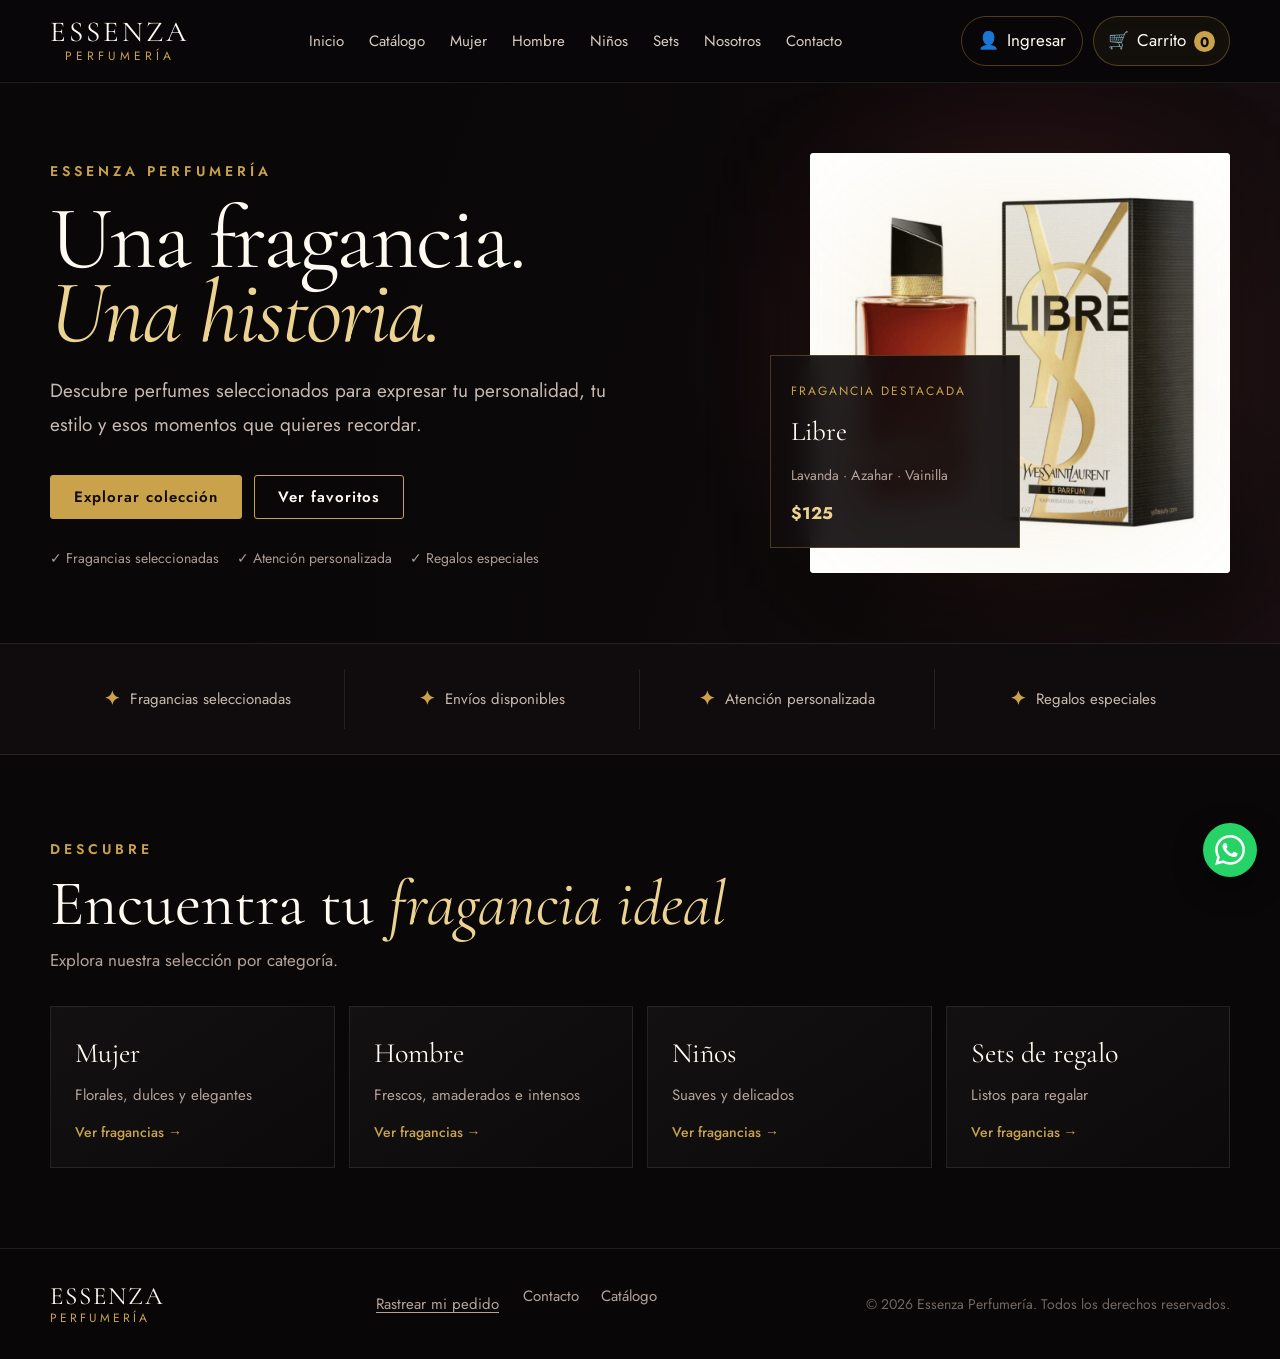
==== commit d3c4d131: "index.html" ====
--- a/index.html
+++ b/index.html
@@ -291,8 +291,8 @@
 <!-- =========================
      WHATSAPP
 ========================== -->
-<a aria-label="Escribir por WhatsApp" class="wa" href="https://wa.me/593983098535?text=Hola%20Essenza%2C%20quiero%20informaci%C3%B3n" rel="noopener" target="_blank">
-<span>◔</span>
+<a aria-label="Escribir por WhatsApp" class="wa" title="Escríbenos por WhatsApp" href="https://wa.me/593983098535?text=Hola%20Essenza%2C%20quiero%20informaci%C3%B3n" rel="noopener" target="_blank">
+<svg aria-hidden="true" focusable="false" viewBox="0 0 24 24" xmlns="http://www.w3.org/2000/svg"><path d="M17.472 14.382c-.297-.149-1.758-.867-2.03-.967-.273-.099-.471-.148-.67.15-.197.297-.767.966-.94 1.164-.173.199-.347.223-.644.075-.297-.15-1.255-.463-2.39-1.475-.883-.788-1.48-1.761-1.653-2.059-.173-.297-.018-.458.13-.606.134-.133.298-.347.446-.52.149-.174.198-.298.298-.497.099-.198.05-.371-.025-.52-.075-.149-.669-1.612-.916-2.207-.242-.579-.487-.5-.669-.51-.173-.008-.371-.01-.57-.01-.198 0-.52.074-.792.372-.272.297-1.04 1.016-1.04 2.479 0 1.462 1.065 2.875 1.213 3.074.149.198 2.096 3.2 5.077 4.487.709.306 1.262.489 1.694.625.712.227 1.36.195 1.871.118.571-.085 1.758-.719 2.006-1.413.248-.694.248-1.289.173-1.413-.074-.124-.272-.198-.57-.347m-5.421 7.403h-.004a9.87 9.87 0 01-5.031-1.378l-.361-.214-3.741.982.998-3.648-.235-.374a9.86 9.86 0 01-1.51-5.26c.001-5.45 4.436-9.884 9.888-9.884 2.64 0 5.122 1.03 6.988 2.898a9.825 9.825 0 012.893 6.994c-.003 5.45-4.437 9.884-9.885 9.884m8.413-18.297A11.815 11.815 0 0012.05 0C5.495 0 .16 5.335.157 11.892c0 2.096.547 4.142 1.588 5.945L.057 24l6.305-1.654a11.882 11.882 0 005.683 1.448h.005c6.554 0 11.89-5.335 11.893-11.893a11.821 11.821 0 00-3.48-8.413Z"/></svg>
 </a>
 <!-- =========================
      OVERLAY CARRITO
@@ -651,6 +651,7 @@
 </div>
 <div aria-live="polite" class="toast" id="toast" role="status"></div>
 <script src="https://cdn.jsdelivr.net/npm/@supabase/supabase-js@2.117.3/dist/umd/supabase.js"></script>
+<script>window.supabase||document.write('<script src="https://cdn.jsdelivr.net/npm/@supabase/supabase-js@2/dist/umd/supabase.js"><\/script>')</script>
 <script src="script.js"></script>
 </body>
-</html>+</html>
--- a/style.css
+++ b/style.css
@@ -2796,3 +2796,12 @@
 body[data-page="inicio"] #categorias { display:block; }
 body[data-page="inicio"] #destacados { display:block; }
 body[data-page="catalogo"] #catalogo, body[data-page="mujer"] #catalogo, body[data-page="hombre"] #catalogo, body[data-page="ninos"] #catalogo, body[data-page="sets"] #catalogo, body[data-page="nosotros"] #nosotros, body[data-page="contacto"] #contacto { display:block; }
+
+
+/* Ícono real de WhatsApp */
+.wa svg {
+    width: 30px;
+    height: 30px;
+    fill: currentColor;
+    display: block;
+}
